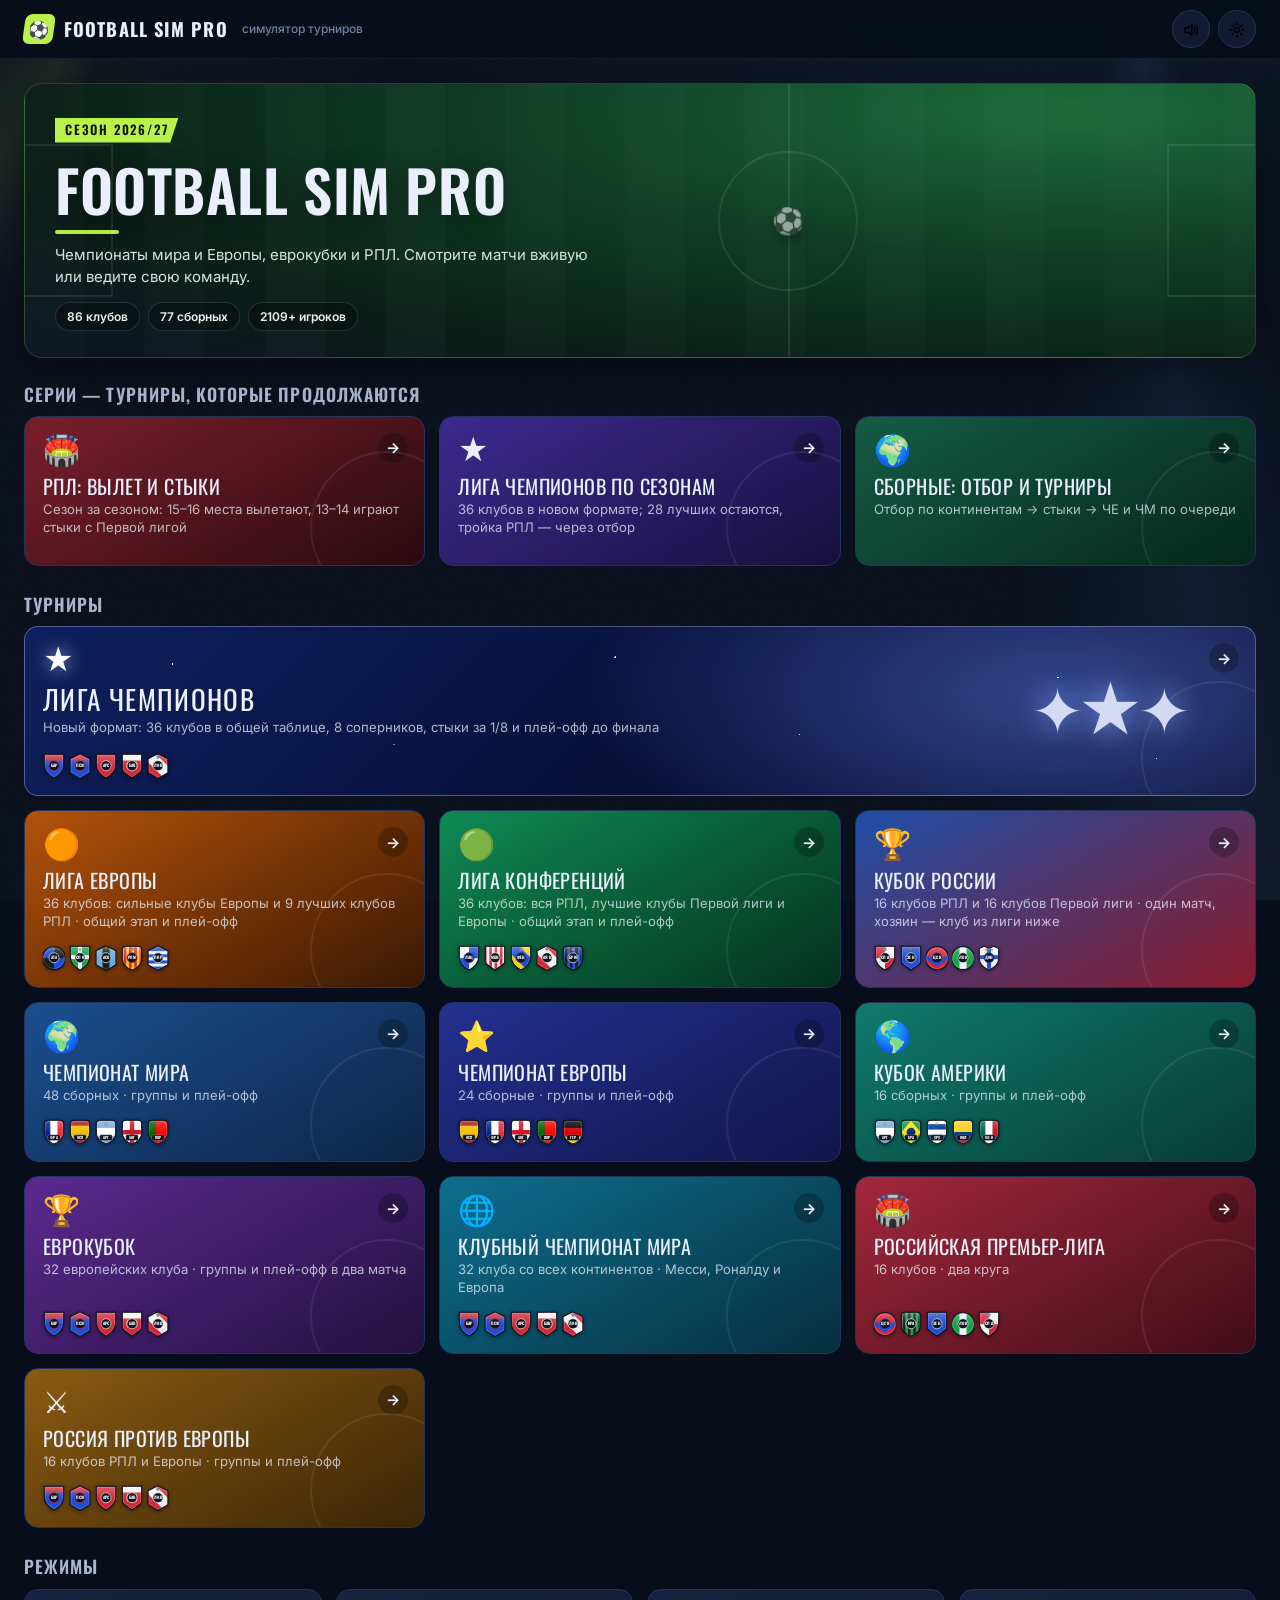
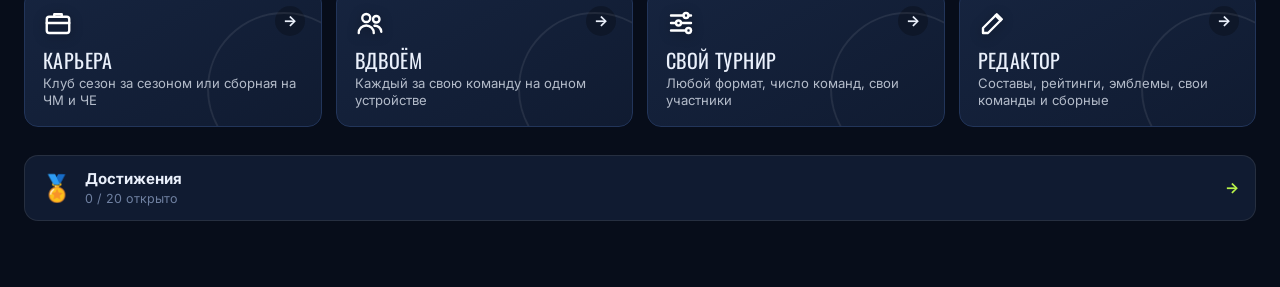
==== index.html @ eac7a357 "Трансляция: ракурсы камеры, звук трибун, тепловые карты в перерыве, режим «Хайлайты» Co-Authored-By:" ====
<!DOCTYPE html>
<html lang="ru">
<head>
    <meta charset="UTF-8">
    <meta name="viewport" content="width=device-width, initial-scale=1.0, viewport-fit=cover">
    <meta name="theme-color" content="#070d1a">
    <meta name="description" content="Футбольные турниры, карьера и кубок: живые матчи, тактика, статистика.">
    <link rel="manifest" href="manifest.webmanifest">
    <link rel="apple-touch-icon" href="icons/apple-touch-icon.png">
    <meta name="apple-mobile-web-app-capable" content="yes">
    <meta name="mobile-web-app-capable" content="yes">
    <meta name="apple-mobile-web-app-status-bar-style" content="black-translucent">
    <meta name="apple-mobile-web-app-title" content="Football Sim">
    <title>Football Sim Pro</title>
    <link rel="icon" href="data:image/svg+xml,<svg xmlns='http://www.w3.org/2000/svg' viewBox='0 0 100 100'><rect width='100' height='100' rx='18' fill='%23b8f24a'/><text x='50' y='72' text-anchor='middle' font-size='64'>⚽</text></svg>">
    <link rel="preconnect" href="https://fonts.googleapis.com">
    <link rel="preconnect" href="https://fonts.gstatic.com" crossorigin>
    <link href="https://fonts.googleapis.com/css2?family=Inter:wght@400;500;600;700&family=Oswald:wght@500;600;700&display=swap" rel="stylesheet">
    <link rel="stylesheet" href="css/app.css">
    <link rel="stylesheet" href="css/motion.css">
    <link rel="stylesheet" href="css/tools.css">
</head>
<body>
    <canvas id="confetti-canvas"></canvas>

    <header class="topbar">
        <div class="brand">
            <span class="brand-mark"><span>⚽</span></span>
            Football Sim Pro
            <small class="muted">симулятор турниров</small>
        </div>
        <div class="topbar-actions">
            <button id="btn-install" class="install-btn" type="button" style="display:none" title="Установить как приложение">📲 <span>Установить</span></button>
            <button id="btn-sound" class="sound-toggle" type="button">🔊</button>
            <button id="btn-settings" class="sound-toggle" type="button" title="Настройки">⚙️</button>
        </div>
    </header>

    <main class="app-container">
        <!-- ЭКРАН 0: ГЛАВНОЕ МЕНЮ -->
        <section id="screen-home" class="screen active">
            <div class="home-hero">
                <div class="home-pitch" aria-hidden="true">
                    <span class="hp-line hp-mid"></span><span class="hp-circle"></span>
                    <span class="hp-box hp-box-l"></span><span class="hp-box hp-box-r"></span>
                    <span class="hp-ball">⚽</span><span class="hp-sweep"></span>
                </div>
                <div class="home-hero-text">
                    <span class="kicker">Сезон 2026/27</span>
                    <h1>Football Sim Pro</h1>
                    <p class="subtitle" id="home-subtitle">Чемпионаты мира и Европы, еврокубки и РПЛ. Смотрите матчи вживую или ведите свою команду.</p>
                    <div class="home-chips" id="home-chips"></div>
                </div>
                <div id="home-resume" class="home-resume" style="display:none;">
                    <div class="hr-info">
                        <span class="hr-label">Сохранённый турнир</span>
                        <b id="home-resume-title"></b>
                        <span id="home-resume-details" class="muted"></span>
                    </div>
                    <div class="hr-actions">
                        <button id="btn-home-resume" class="btn-primary" type="button"><span class="btn-text">▶ Продолжить</span></button>
                        <button id="btn-home-discard" class="btn-secondary" type="button" title="Удалить сохранённый турнир">🗑️</button>
                    </div>
                </div>
            </div>

            <div id="home-saves"></div>

            <h2 class="home-section-title">Серии — турниры, которые продолжаются</h2>
            <div id="home-series" class="home-tiles home-tiles-series"></div>

            <h2 class="home-section-title">Турниры</h2>
            <div id="home-cups" class="home-tiles home-tiles-cups"></div>

            <h2 class="home-section-title">Режимы</h2>
            <div id="home-modes" class="home-tiles home-tiles-modes"></div>


            <div id="home-ach" class="home-ach"></div>
            <div id="home-hall-slot"></div>
        </section>

        <!-- ЭКРАН 1: НАСТРОЙКИ -->
        <section id="screen-setup" class="screen">
            <div class="screen-header">
                <button id="btn-setup-home" class="btn-secondary btn-home-back" type="button">← Меню</button>
                <span class="kicker">Свой турнир</span>
                <h1>Соберите свой турнир</h1>
                <p class="subtitle">Выберите формат, команды и режим — дальше можно играть каждый матч вживую.</p>
            </div>

            <div class="setup-grid">
                <div class="card">
                    <div class="form-row">
                        <div class="form-group">
                            <label for="tournament-mode">Формат</label>
                            <select id="tournament-mode">
                                <option value="groups">Группы + плей-офф</option>
                                <option value="knockout">Сразу плей-офф</option>
                                <option value="leaguePlayoff">Чемпионат + плей-офф</option>
                                <option value="league">Лига (каждый с каждым)</option>
                            </select>
                        </div>
                        <div class="form-group">
                            <label for="team-count">Количество команд</label>
                            <select id="team-count">
                                <option value="4">4 команды</option>
                                <option value="8" selected>8 команд</option>
                                <option value="12">12 команд (+2 лучших третьих)</option>
                                <option value="16">16 команд</option>
                                <option value="24">24 команды (+4 лучших третьих)</option>
                                <option value="32">32 команды</option>
                                <option value="48">48 команд (12 групп, +8 лучших третьих)</option>
                            </select>
                        </div>
                    </div>
                    <div class="form-group" id="playoff-size-group" style="display:none;">
                        <label for="playoff-size">Выходят в плей-офф из чемпионата</label>
                        <select id="playoff-size">
                            <option value="4">Лучшие 4 — сразу полуфинал</option>
                            <option value="8" selected>Лучшие 8 — с 1/4 финала</option>
                            <option value="16">Лучшие 16 — с 1/8 финала</option>
                        </select>
                    </div>
                    <div id="warning-msg" class="warning-msg"></div>

                    <div class="form-row">
                        <div class="form-group">
                            <label for="team-type">Команды</label>
                            <select id="team-type">
                                <option value="world">🌍 Европейские клубы</option>
                                <option value="russia">🇷🇺 Российская Премьер-лига</option>
                                <option value="mixed">🌍 + 🇷🇺 Все вместе</option>
                                <option value="clubwc">🌐 Клубы мира (все континенты)</option>
                                <option value="fnl">🇷🇺 Первая лига</option>
                                <optgroup label="Сборные">
                                    <option value="euro">⭐ Чемпионат Европы — 24 сборные</option>
                                    <option value="worldcup">🌍 Чемпионат мира — 32 сборные</option>
                                    <option value="copa">🌎 Кубок Америки — 16 сборных</option>
                                </optgroup>
                            </select>
                            <div class="field-hint" id="team-type-hint" style="display:none"></div>
                        </div>
                        <div class="form-group">
                            <label for="team-pick">Участники</label>
                            <select id="team-pick">
                                <option value="random">🎲 Случайно</option>
                                <option value="manual">✋ Выбрать самому</option>
                            </select>
                        </div>
                    </div>

                    <div class="form-group">
                        <label for="game-mode">Режим</label>
                        <select id="game-mode">
                            <option value="simulator">Симулятор — все матчи</option>
                            <option value="career">Карьера — одна команда</option>
                            <option value="duo">Вдвоём — две команды на одном устройстве</option>
                        </select>
                    </div>

                    <div class="form-group">
                        <label for="sim-mode">Симуляция</label>
                        <select id="sim-mode">
                            <option value="realistic">Реализм — рейтинги игроков, фактор поля</option>
                            <option value="random">Чистый рандом — все игроки равны</option>
                        </select>
                    </div>

                    <div class="form-row">
                        <div class="form-group">
                            <label for="group-legs">Группы / лига</label>
                            <select id="group-legs">
                                <option value="1">1 круг</option>
                                <option value="2">2 круга (дома и в гостях)</option>
                            </select>
                        </div>
                        <div class="form-group">
                            <label for="playoff-legs">Плей-офф</label>
                            <select id="playoff-legs">
                                <option value="1">1 матч</option>
                                <option value="2">2 матча (дома и в гостях)</option>
                            </select>
                        </div>
                    </div>

                    <button id="btn-start" class="btn-primary">
                        <span class="btn-text">Далее</span>
                        <span class="btn-icon">→</span>
                    </button>
                </div>

                <aside class="setup-aside">
                    <div id="resume-card" class="card resume-card" style="display:none;">
                        <div class="resume-info">
                            <div class="resume-label">Сохранённый турнир</div>
                            <div id="resume-title" class="resume-title"></div>
                            <div id="resume-details" class="resume-details"></div>
                        </div>
                        <div class="resume-actions">
                            <button id="btn-resume" class="btn-primary"><span class="btn-text">▶ Продолжить</span></button>
                            <button id="btn-discard-save" class="btn-secondary">Удалить</button>
                        </div>
                    </div>

                    <div class="setup-links">
                        <button id="btn-open-editor" class="btn-secondary">✏️ Редактор команд и эмблем</button>
                    </div>

                    <details id="hall-card" class="card hall-card" style="display:none;">
                        <summary>🏛️ Зал славы <span id="hall-count" class="muted"></span></summary>
                        <div id="hall-content"></div>
                    </details>
                </aside>
            </div>
        </section>

        <!-- ЭКРАН: РЕДАКТОР КОМАНД -->
        <section id="screen-editor" class="screen">
            <div class="screen-header">
                <span class="kicker">Редактор</span>
                <h1>Команды и эмблемы</h1>
                <p class="subtitle">Правки сохраняются в этом браузере и действуют в новых турнирах.</p>
            </div>

            <div class="card editor-toolbar">
                <div class="style-buttons" id="editor-type-tabs">
                    <button class="style-btn active" data-type="world">🌍 Европа</button>
                    <button class="style-btn" data-type="russia">🇷🇺 РПЛ</button>
                    <button class="style-btn" data-type="national">🌐 Сборные</button>
                </div>
                <div class="editor-toolbar-actions">
                    <button id="btn-editor-new" class="btn-secondary">+ Новая команда</button>
                    <button id="btn-editor-export" class="btn-secondary">Экспорт</button>
                    <label class="btn-secondary editor-import">Импорт<input type="file" id="editor-import-file" accept=".json,application/json" hidden></label>
                    <button id="btn-editor-reset-all" class="btn-secondary">Сбросить всё</button>
                    <button id="btn-editor-key" class="btn-secondary" type="button" title="Ключ публикации (для автора игры)">🔑</button>
                    <button id="btn-editor-publish" class="btn-primary btn-publish" type="button" style="display:none">🌐 Опубликовать для всех</button>
                </div>
            </div>

            <div class="editor-layout">
                <div class="card">
                    <div id="editor-team-list" class="editor-team-list"></div>
                </div>
                <div class="card" id="editor-form-card">
                    <div id="editor-form" class="editor-form"></div>
                </div>
            </div>

            <div class="screen-actions">
                <button id="btn-editor-back" class="btn-secondary">← К настройкам</button>
            </div>
        </section>

        <!-- ЭКРАН: ВЫБОР УЧАСТНИКОВ ВРУЧНУЮ -->
        <section id="screen-picker" class="screen">
            <div class="screen-header">
                <span class="kicker">Участники</span>
                <h1>Выберите клубы</h1>
                <p class="subtitle">Отметьте команды, которые сыграют в турнире. Нажмите ещё раз, чтобы убрать.</p>
            </div>

            <div class="card picker-toolbar">
                <div class="picker-count-wrap">Выбрано <b id="picker-count" class="picker-count">0 / 8</b></div>
                <div class="style-buttons" id="picker-league-tabs">
                    <button class="style-btn active" data-league="all">Все</button>
                    <button class="style-btn" data-league="world">🌍 Европа</button>
                    <button class="style-btn" data-league="russia">🇷🇺 РПЛ</button>
                </div>
                <input type="text" id="picker-search" placeholder="Поиск клуба">
                <div class="picker-actions">
                    <button id="btn-picker-random" class="btn-secondary">🎲 Добрать случайно</button>
                    <button id="btn-picker-strongest" class="btn-secondary">⭐ Сильнейшие</button>
                    <button id="btn-picker-clear" class="btn-secondary">Очистить</button>
                </div>
            </div>

            <div id="picker-grid" class="team-grid"></div>

            <div class="screen-actions picker-footer">
                <button id="btn-picker-back" class="btn-secondary">← К настройкам</button>
                <button id="btn-picker-next" class="btn-primary" disabled>
                    <span class="btn-text">Далее</span>
                    <span class="btn-icon">→</span>
                </button>
            </div>
        </section>

        <!-- ЭКРАН: ВЫБОР КОМАНДЫ (карьера) -->
        <section id="screen-team-select" class="screen">
            <div class="screen-header">
                <span class="kicker">Карьера</span>
                <h1>Выберите команду</h1>
                <p class="subtitle">Вы будете управлять только ею: состав, тактика, решения по ходу матча.</p>
            </div>
            <div id="team-select-list" class="team-grid"></div>
            <button id="btn-back-setup" class="btn-secondary">← Назад</button>
        </section>

        <!-- ЭКРАН: УЧАСТНИКИ ТУРНИРА -->
        <section id="screen-teams-list" class="screen">
            <div class="screen-header">
                <span class="kicker">Жеребьёвка</span>
                <h1>Участники турнира</h1>
                <p class="subtitle">Команды отсортированы по рейтингу.</p>
            </div>

            <div class="card">
                <div class="teams-list-header">
                    <span>#</span>
                    <span>Команда</span>
                    <span>Рейтинг</span>
                    <span>Класс</span>
                </div>
                <div id="teams-list-container" class="teams-list-container"></div>
            </div>

            <div class="screen-actions">
                <button id="btn-back-teams" class="btn-secondary">← Назад</button>
                <button id="btn-start-tournament" class="btn-primary">
                    <span class="btn-text">Начать турнир</span>
                    <span class="btn-icon">→</span>
                </button>
            </div>
        </section>

        <!-- ЭКРАН: ДАШБОРД ТУРНИРА -->
        <section id="screen-dashboard" class="screen">
            <header class="dashboard-header">
                <div>
                    <span class="kicker" id="dashboard-kicker">Турнир</span>
                    <h2 id="dashboard-title">Групповой этап</h2>
                    <div id="user-team-badge" class="team-badge"></div>
                </div>
                <div class="dashboard-actions">
                    <button id="btn-to-menu" class="btn-secondary" type="button" title="Выйти в меню: турнир сохранится">🏠 Меню</button>
                    <button id="btn-next-round" class="btn-secondary" style="display:none;">
                        <span>Следующий раунд →</span>
                    </button>
                </div>
            </header>
            <div id="quick-actions" class="quick-actions"></div>

            <div id="playoff-bracket" class="bracket-section">
                <div class="bracket-wrapper">
                    <div class="bracket" id="bracket-container"></div>
                </div>
            </div>

            <div id="content-area"></div>
            <div id="matches-list"></div>

            <div id="news-section" class="news-section" style="display:none">
                <div class="news-head">
                    <h3>Новости</h3>
                    <div class="news-filters" id="news-filters"></div>
                </div>
                <div id="news-list" class="news-list"></div>
                <button id="btn-news-more" class="btn-secondary news-more" type="button">Показать ещё</button>
            </div>

            <div id="top-scorers-section" class="top-scorers-section" style="display: none; margin-top: 20px;">
                <h3>Лучшие игроки</h3>
                <div class="stats-tabs">
                    <button class="stats-tab active" data-tab="goals">Голы</button>
                    <button class="stats-tab" data-tab="assists">Передачи</button>
                    <button class="stats-tab" data-tab="total">Гол + пас</button>
                    <button class="stats-tab" data-tab="rating">Оценка</button>
                    <button class="stats-tab" data-tab="cards">Карточки</button>
                </div>
                <table class="stats-table">
                    <thead>
                        <tr><th>Игрок</th><th>Команда</th><th id="stat-header">Голы</th><th>Матчи</th></tr>
                    </thead>
                    <tbody id="top-scorers-list"></tbody>
                </table>
            </div>
        </section>

        <!-- ЭКРАН: ТАКТИКА ПЕРЕД МАТЧЕМ (карьера) -->
        <section id="screen-tactics" class="screen">
            <div class="screen-header">
                <span class="kicker">Подготовка к матчу</span>
                <h1>Тактика и состав</h1>
                <p class="subtitle" id="tactics-opponent"></p>
            </div>

            <div class="card tactics-controls">
                <div class="form-row">
                    <div class="form-group">
                        <label for="tactics-formation">Схема</label>
                        <select id="tactics-formation"></select>
                    </div>
                    <div class="form-group">
                        <label>Стиль игры</label>
                        <div class="style-buttons" id="tactics-style"></div>
                        <div class="style-hint" id="tactics-style-hint"></div>
                    </div>
                </div>
                <div class="form-group">
                    <label>Линия обороны</label>
                    <div class="style-buttons" id="tactics-line"></div>
                    <div class="style-hint" id="tactics-line-hint"></div>
                </div>
                <div class="tactics-summary">
                    <div>Сила состава: <b id="tactics-strength"></b></div>
                    <div>Соперник: <b id="tactics-opp-strength"></b></div>
                    <button id="btn-auto-lineup" class="btn-secondary">Автосостав</button>
                </div>
                <div id="tactics-warnings" class="tactics-warnings"></div>
            </div>

            <div class="tactics-help">Нажмите на игрока в старте, затем на игрока из запаса (или другого из старта) — они поменяются местами.</div>

            <div class="tactics-grid">
                <div class="card">
                    <h3>Стартовый состав</h3>
                    <div id="tactics-lineup" class="tactics-list"></div>
                </div>
                <div class="card">
                    <h3>Запас</h3>
                    <div id="tactics-reserves" class="tactics-list"></div>
                </div>
            </div>

            <div class="tactics-actions">
                <button id="btn-tactics-back" class="btn-secondary">← Назад</button>
                <button id="btn-tactics-play" class="btn-primary">
                    <span class="btn-text">На поле</span>
                    <span class="btn-icon">→</span>
                </button>
            </div>
        </section>

        <!-- ЭКРАН: МАТЧ -->
        <section id="screen-match" class="screen">
            <div class="match-header">
                <button class="btn-back">← Назад</button>
                <span class="match-stage" id="match-stage-info">Групповой этап</span>
                <div class="match-controls-top">
                    <label for="match-speed">Скорость</label>
                    <input type="range" id="match-speed" min="1" max="10" value="5">
                    <span id="speed-value">5x</span>
                    <button type="button" id="btn-hl-mode" class="hl-toggle" title="Спокойные минуты пролетают быстро, опасные моменты — в обычном темпе">⚡ Хайлайты</button>
                </div>
            </div>

            <div class="scoreboard-v2">
                <div class="sb-team home">
                    <h3 id="match-team-1">Хозяева</h3>
                    <div class="team-logo" id="team-1-logo"></div>
                </div>
                <div class="sb-center">
                    <div class="sb-score">
                        <span class="score" id="score-1">0</span>
                        <span class="sb-sep">:</span>
                        <span class="score" id="score-2">0</span>
                    </div>
                    <div class="sb-clock">
                        <span class="timer" id="match-time">00'</span>
                        <span class="status" id="match-status">LIVE</span>
                    </div>
                    <div class="sb-legs" id="sb-legs" style="display:none"></div>
                </div>
                <div class="sb-team away">
                    <div class="team-logo" id="team-2-logo"></div>
                    <h3 id="match-team-2">Гости</h3>
                </div>
            </div>

            <div id="goal-ticker" class="goal-ticker" aria-live="polite"></div>

            <div class="match-layout">
                <div class="match-main">
                    <div id="match-preview" class="card match-preview" style="display:none"></div>
                    <div class="field-container">
                        <div id="interlude" class="interlude" style="display:none"></div>
                        <div class="field-viewport" id="field-viewport">
                        <div id="field-hud" class="field-hud"></div>
            <button type="button" id="btn-camera" class="cam-toggle" title="Переключить камеру (клавиша C)"></button>
                        <div class="football-field" id="football-field">
                            <div class="field-markings"></div>
                            <div class="pitch-line pa pa-left"></div>
                            <div class="pitch-line pa pa-right"></div>
                            <div class="pitch-line ga ga-left"></div>
                            <div class="pitch-line ga ga-right"></div>
                            <div class="pitch-spot spot-center"></div>
                            <div class="pitch-spot spot-left"></div>
                            <div class="pitch-spot spot-right"></div>
                            <div class="goal goal-left"></div>
                            <div class="goal goal-right"></div>
                        </div>
                        </div>
                        <div class="field-legend">
                            <div class="legend-item"><span class="dot team1"></span> <span id="team1-name"></span></div>
                            <div class="legend-item"><span class="dot team2"></span> <span id="team2-name"></span></div>
                            <div class="legend-item"><span class="dot ball"></span> <span>Мяч</span></div>
                            <div class="legend-item venue" id="field-venue"></div>
                        </div>
                    </div>

                    <div class="match-controls-bottom">
                        <button id="btn-sim-match" class="btn-primary"><span class="btn-text">▶ Начать матч</span></button>
                        <button id="btn-instant-match" class="btn-secondary"><span class="btn-text">Быстрый результат</span></button>
                        <button id="btn-replay-goal" class="btn-secondary" style="display:none;" onclick="replayLastGoal()"><span class="btn-text">↺ Повтор гола</span></button>
                        <button id="btn-highlights" class="btn-secondary btn-highlights" style="display:none;" onclick="playHighlights()"><span class="btn-text">🎬 Обзор голов</span></button>
                        <button id="btn-pause-match" class="btn-secondary btn-pause" style="display:none;"><span class="btn-icon">⏸</span><span class="btn-text">Пауза</span></button>
                        <button id="btn-manage-match" class="btn-secondary" style="display:none;"><span class="btn-text">🔄 Замены и тактика</span></button>
                        <button id="btn-next-match" class="btn-primary" style="display:none;"><span class="btn-text">Следующий матч →</span></button>
                        <button id="btn-close-match" class="btn-secondary" style="display:none;"><span class="btn-icon">📊</span><span class="btn-text">К сетке</span></button>
                        <button id="btn-share-match" class="btn-secondary" style="display:none;"><span class="btn-icon">📤</span><span class="btn-text">Поделиться</span></button>
                    </div>

                    <div class="match-events-container">
                        <h3>События</h3>
                        <div class="events-list" id="events-list"></div>
                    </div>
                </div>

                <div class="match-sidebar">
                    <div class="match-stats-container">
                        <h3 id="stats-title">Статистика</h3>
                        <div class="stats-grid">
                            <div class="stat-box">
                                <div class="stat-label">Владение</div>
                                <div class="stat-bar-container">
                                    <div class="stat-bar team1" id="possession-bar-1" style="width: 50%"></div>
                                    <div class="stat-bar team2" id="possession-bar-2" style="width: 50%"></div>
                                </div>
                                <div class="stat-values">
                                    <span id="possession-1">50%</span>
                                    <span id="possession-2">50%</span>
                                </div>
                            </div>
                            <div class="stat-box">
                                <div class="stat-label">Удары</div>
                                <div class="stat-value-pair"><span id="shots-1">0</span><span>-</span><span id="shots-2">0</span></div>
                            </div>
                            <div class="stat-box" title="Ожидаемые голы: сумма качества всех моментов (0.10 — обычный удар, 0.76 — пенальти)">
                                <div class="stat-label">xG</div>
                                <div class="stat-value-pair"><span id="xg-1">0.00</span><span>-</span><span id="xg-2">0.00</span></div>
                            </div>
                            <div class="stat-box">
                                <div class="stat-label">В створ</div>
                                <div class="stat-value-pair"><span id="shots-on-target-1">0</span><span>-</span><span id="shots-on-target-2">0</span></div>
                            </div>
                            <div class="stat-box">
                                <div class="stat-label">Угловые</div>
                                <div class="stat-value-pair"><span id="corners-1">0</span><span>-</span><span id="corners-2">0</span></div>
                            </div>
                            <div class="stat-box">
                                <div class="stat-label">Фолы</div>
                                <div class="stat-value-pair"><span id="fouls-1">0</span><span>-</span><span id="fouls-2">0</span></div>
                            </div>
                            <div class="stat-box">
                                <div class="stat-label">Карточки</div>
                                <div class="cards-display">
                                    <div class="team-cards"><span class="yellow-card" id="yellow-1">🟨 0</span><span class="red-card" id="red-1">🟥 0</span></div>
                                    <span>-</span>
                                    <div class="team-cards"><span class="yellow-card" id="yellow-2">🟨 0</span><span class="red-card" id="red-2">🟥 0</span></div>
                                </div>
                            </div>
                        </div>
                        <div class="shotmap">
                            <div class="shotmap-head">
                                <span>Карта ударов</span>
                                <span class="shotmap-legend"><i class="lg lg-goal"></i>гол <i class="lg lg-save"></i>в створ <i class="lg lg-off"></i>мимо · размер — xG</span>
                            </div>
                            <svg id="shot-map" viewBox="-2 -2 109 72" role="img" aria-label="Карта ударов"></svg>
                        </div>
<div class="shotmap passmap" id="passmap-box" style="display:none">                            <div class="shotmap-head">                                <span class="pm-tabs"><button type="button" class="pm-tab active" data-pm="net">Сеть передач</button><button type="button" class="pm-tab" data-pm="heat">Тепловая карта</button></span>                                <span class="pm-controls"><button type="button" class="pm-team" data-side="team1" id="pm-team1"></button><button type="button" class="pm-team" data-side="team2" id="pm-team2"></button></span>                            </div>                            <select id="pm-player" class="pm-player" style="display:none"></select>                            <svg id="pass-map" viewBox="-2 -2 109 72" role="img" aria-label="Сеть передач"></svg>                            <div class="muted pm-note" id="pm-note"></div>                        </div>
                        <div class="motm" id="motm" style="display:none"></div>
                    </div>

                    <div class="lineups-container">
                        <h3>Составы</h3>
                        <div class="lineups-grid" id="lineups"></div>
                    </div>

                    <div class="substitutions-container" id="substitutions-panel" style="display: none;">
                        <h3>Замены</h3>
                        <div class="substitution-slots" id="substitution-slots"></div>
                    </div>
                </div>
            </div>
        </section>

        <!-- ОКНО: УПРАВЛЕНИЕ ПО ХОДУ МАТЧА -->
        <div id="manage-overlay" class="overlay" style="display:none;">
            <div class="overlay-panel">
                <h2>Пауза · <span id="manage-minute"></span></h2>
                <div id="manage-side" class="manage-side" style="display:none"></div>
                <div class="manage-section">
                    <h4>Схема</h4>
                    <select id="manage-formation"></select>
                </div>
                <div class="manage-section">
                    <h4>Стиль игры</h4>
                    <div class="style-buttons" id="manage-style"></div>
                </div>
                <div class="manage-section">
                    <h4>Линия обороны</h4>
                    <div class="style-buttons" id="manage-line"></div>
                </div>
                <div class="manage-section">
                    <h4>Замена <span id="manage-subs-left" class="muted"></span></h4>
                    <div class="manage-subs">
                        <div>
                            <div class="muted">Уходит:</div>
                            <div id="manage-out" class="tactics-list compact"></div>
                        </div>
                        <div>
                            <div class="muted">Выходит:</div>
                            <div id="manage-in" class="tactics-list compact"></div>
                        </div>
                    </div>
                    <button id="btn-manage-sub" class="btn-secondary" disabled>Провести замену</button>
                    <label class="checkbox-row"><input type="checkbox" id="manage-autosubs"> Тренерский штаб делает замены сам</label>
                </div>
                <button id="btn-manage-resume" class="btn-primary"><span class="btn-text">▶ Продолжить матч</span></button>
            </div>
        </div>

        <!-- ОКНО: СЕРИЯ ПЕНАЛЬТИ -->
        <div id="shootout-overlay" class="overlay" style="display:none;">
            <div class="overlay-panel shootout-panel">
                <div class="so-header">
                    <h2>Серия пенальти</h2>
                    <button id="btn-so-skip" class="btn-secondary">Пропустить ▶▶</button>
                </div>
                <div class="shootout-score">
                    <div class="so-side"><span id="so-team1" class="so-team"></span><div id="so-kicks1" class="so-kicks"></div></div>
                    <div class="so-total" id="so-total">0 : 0</div>
                    <div class="so-side"><span id="so-team2" class="so-team"></span><div id="so-kicks2" class="so-kicks"></div></div>
                </div>
                <div class="so-scene">
                    <div class="so-goal" id="so-goal">
                        <div class="so-zone" data-dir="left"><span>←</span></div>
                        <div class="so-zone" data-dir="center"><span>↑</span></div>
                        <div class="so-zone" data-dir="right"><span>→</span></div>
                    </div>
                    <div class="so-keeper" id="so-keeper"><span class="so-keeper-body"></span></div>
                    <div class="so-keeper-name" id="so-keeper-name"></div>
                    <div class="so-spot"></div>
                    <div class="so-ball" id="so-ball"></div>
                    <div class="so-taker" id="so-taker"></div>
                    <div class="so-flash" id="so-flash"></div>
                </div>
                <div id="so-prompt" class="so-prompt"></div>
                <div id="so-last" class="so-last"></div>
                <button id="btn-so-continue" class="btn-primary" style="display:none;"><span class="btn-text">Продолжить</span></button>
            </div>
        </div>

        <!-- ЭКРАН: ТРАНСФЕРНОЕ ОКНО (карьера, между сезонами) -->
        <section id="screen-transfers" class="screen">
            <div class="screen-header">
                <span class="kicker">Межсезонье</span>
                <h1>Трансферное окно</h1>
                <p class="subtitle" id="tr-subtitle"></p>
            </div>

            <div class="tr-summary">
                <div class="tr-stat"><small>Бюджет</small><b id="tr-budget"></b></div>
                <div class="tr-stat"><small>Доход за сезон</small><b id="tr-income"></b></div>
                <div class="tr-stat"><small>Игроков в составе</small><b id="tr-count"></b></div>
                <div class="tr-stat"><small>Сила состава</small><b id="tr-strength"></b></div>
            </div>

            <details class="card tr-dev" id="tr-dev-card" open>
                <summary>Развитие игроков за сезон</summary>
                <div id="tr-development" class="tr-dev-list"></div>
            </details>

            <div class="tr-grid">
                <div class="card">
                    <h3>Ваш состав</h3>
                    <div id="tr-squad" class="tr-list"></div>
                </div>
                <div class="card">
                    <h3>Рынок</h3>
                    <div class="tr-filters">
                        <select id="tr-pos">
                            <option value="">Все позиции</option>
                            <option value="GK">Вратари</option>
                            <option value="DEF">Защитники</option>
                            <option value="MID">Полузащитники</option>
                            <option value="FWD">Нападающие</option>
                        </select>
                        <select id="tr-sort">
                            <option value="rating">Сначала сильные</option>
                            <option value="young">Сначала молодые</option>
                            <option value="cheap">Сначала дешёвые</option>
                        </select>
                        <input type="text" id="tr-search" placeholder="Поиск по имени или клубу">
                        <label class="checkbox-row"><input type="checkbox" id="tr-afford"> По карману</label>
                    </div>
                    <div id="tr-market" class="tr-list tr-market"></div>
                </div>
            </div>

            <div class="screen-actions">
                <button id="btn-tr-start" class="btn-primary">
                    <span class="btn-text">Начать новый сезон</span>
                    <span class="btn-icon">→</span>
                </button>
            </div>
        </section>

        <!-- ЭКРАН: СЕРИЯ (турниры, которые продолжаются) -->
        <section id="screen-series" class="screen">
            <div class="screen-header">
                <button id="btn-series-home" class="btn-secondary btn-home-back" type="button">← Меню</button>
                <span class="kicker" id="series-kicker">Серия</span>
                <h1 id="series-title">Серия</h1>
                <p class="subtitle" id="series-subtitle"></p>
            </div>
            <div class="card series-next">
                <div>
                    <div class="hr-label">Следующий этап</div>
                    <b id="series-next-label"></b>
                    <div class="muted" id="series-next-hint"></div>
                </div>
                <button id="btn-series-play" class="btn-primary" type="button"><span class="btn-text">▶ Играть</span></button>
            </div>
            <div id="series-last" class="card series-last" style="display:none;"></div>
            <div id="series-tables" class="series-tables"></div>
            <div class="card">
                <h3>История серии</h3>
                <div id="series-history" class="series-history"></div>
            </div>
        </section>

        <!-- ЭКРАН: РЕЗУЛЬТАТЫ -->
        <section id="screen-results" class="screen">
            <div class="champion-box-v2">
                <div class="trophy-animation">🏆</div>
                <h2>Чемпион турнира</h2>
                <h1 id="champion-name" class="champion-name"></h1>
                <div id="podium" class="podium"></div>
                <button id="btn-share-tournament" class="btn-secondary share-btn" type="button">📤 Поделиться результатом</button>
            </div>
            <div id="series-result-card" class="card series-result" style="display:none;"></div>

            <div id="career-card" class="card career-card" style="display:none;">
                <h3>Ваша карьера</h3>
                <div class="career-result" id="career-result"></div>
                <table class="stats-table">
                    <thead>
                        <tr><th>Сезон</th><th>Формат</th><th>Результат</th><th>В-Н-П</th><th>Мячи</th><th>Бомбардир</th></tr>
                    </thead>
                    <tbody id="career-history"></tbody>
                </table>
                <button id="btn-next-season" class="btn-primary" style="margin-top:16px; width:100%;">
                    <span class="btn-text">Следующий сезон →</span>
                </button>
            </div>

            <div class="card">
                <h3>Награды турнира</h3>
                <div class="awards-grid" id="tournament-awards"></div>
            </div>

            <div class="card" id="tournament-path-card">
                <h3 id="tournament-path-title">Путь к трофею</h3>
                <div id="tournament-path"></div>
            </div>

            <div class="card">
                <h3>Итоговая статистика команд</h3>
                <table class="stats-table">
                    <thead>
                        <tr><th>Команда</th><th>И</th><th>В</th><th>О</th><th>Мячи</th></tr>
                    </thead>
                    <tbody id="teams-stats"></tbody>
                </table>
            </div>

            <div class="card">
                <h3>Статистика игроков</h3>
                <div class="stats-tabs">
                    <button class="stats-tab active" data-tab="goals">Голы</button>
                    <button class="stats-tab" data-tab="assists">Передачи</button>
                    <button class="stats-tab" data-tab="total">Гол + пас</button>
                    <button class="stats-tab" data-tab="rating">Оценка</button>
                    <button class="stats-tab" data-tab="cards">Карточки</button>
                </div>
                <table class="stats-table">
                    <thead>
                        <tr><th>Игрок</th><th>Команда</th><th id="stat-header-results">Голы</th><th>Матчи</th></tr>
                    </thead>
                    <tbody id="full-scorers-list"></tbody>
                </table>
            </div>

            <div class="card">
                <h3>Достижения</h3>
                <div class="achievements-grid" id="achievements-list"></div>
            </div>

            <button id="btn-restart" class="btn-primary">
                <span class="btn-text">Новый турнир</span>
            </button>
        </section>
    </main>

    <!-- Нижнее меню на телефоне -->
    <nav id="mobile-nav" class="mobile-nav" aria-label="Навигация">
        <button type="button" data-nav="home"><span>🏠</span>Меню</button>
        <button type="button" data-nav="tournament"><span>📊</span>Турнир</button>
        <button type="button" data-nav="calendar"><span>📅</span>Календарь</button>
        <button type="button" data-nav="hall"><span>🏛️</span>Рекорды</button>
        <button type="button" data-nav="settings"><span>⚙️</span>Настройки</button>
    </nav>

    <!-- Данные -->
    <script src="js/data/teams.js"></script>
    <script src="js/data/squads.js"></script>
    <script src="js/data/nations.js"></script>
    <script src="js/data/nation-squads.js"></script>
    <script src="js/data/stars.js"></script>
    <script src="js/data/stadiums.js"></script>
    <script src="js/data/ages.js"></script>
    <script src="js/data/birthyears.js"></script>
    <script src="js/data/tactics.js"></script>
    <!-- Логика (без DOM) -->
    <script src="js/core/prefs.js"></script>
    <script src="js/core/state.js"></script>
    <script src="js/core/engine.js"></script>
    <script src="js/core/squad.js"></script>
    <script src="js/core/career.js"></script>
    <script src="js/core/halloffame.js"></script>
    <script src="js/data/validate.js"></script>
    <script src="js/core/customdata.js"></script>
    <script src="js/core/publish.js"></script>
    <script src="js/core/tournament.js"></script>
    <script src="js/core/ucl.js"></script>
    <script src="js/core/series.js"></script>
    <script src="js/core/cup.js"></script>
    <script src="js/core/news.js"></script>
    <script src="js/core/storage.js"></script>
    <!-- Интерфейс -->
    <script src="js/ui/common.js"></script>
    <script src="js/ui/icons.js"></script>
    <script src="js/ui/kits.js"></script>
    <script src="js/ui/crests.js"></script>
    <script src="js/ui/sound.js"></script>
    <script src="js/ui/pitch.js"></script>
    <script src="js/ui/setup.js"></script>
    <script src="js/ui/home.js"></script>
    <script src="js/ui/series.js"></script>
    <script src="js/ui/picker.js"></script>
    <script src="js/ui/dashboard.js"></script>
    <script src="js/ui/cup.js"></script>
    <script src="js/ui/news.js"></script>
    <script src="js/ui/tactics.js"></script>
    <script src="js/ui/editor.js"></script>
    <script src="js/ui/transfers.js"></script>
    <script src="js/ui/shootout.js"></script>
    <script src="js/ui/matchstats.js"></script>
    <script src="js/ui/commentary.js"></script>
    <script src="js/ui/match.js"></script>
    <script src="js/ui/highlights.js"></script>
    <script src="js/ui/protocol.js"></script>
    <script src="js/ui/results.js"></script>
    <script src="js/ui/awards.js"></script>
    <script src="js/ui/share.js"></script>
    <script src="js/ui/settings.js"></script>
    <script src="js/ui/tools.js"></script>
    <script src="js/ui/showcase.js"></script>
    <script src="js/ui/motion.js"></script>
    <script src="js/main.js"></script>
    <script src="js/pwa.js"></script>
</body>
</html>
---- css/app.css ----
/* =====================================================================
   FOOTBALL SIM PRO — стиль «Телетрансляция»
   Тёмно-синий фон, салатовый акцент, узкие заголовки (Oswald), текст Inter.
   ===================================================================== */

:root {
    --bg: #070d1a;
    --bg-2: #0b1426;
    --surface: #101b31;
    --surface-2: #16243f;
    --surface-3: #1d2e4f;
    --line: #22355a;
    --line-soft: rgba(255, 255, 255, 0.06);
    --text: #eaf0fb;
    --text-2: #a9b6cf;
    --muted: #6f80a1;
    --accent: #b8f24a;
    --accent-2: #8fd22a;
    --accent-ink: #0a1405;
    --live: #ff3b55;
    --gold: #f5c84b;
    --win: #2fd67b;
    --draw: #8a9bb8;
    --loss: #ff5d6c;
    --info: #4fa8ff;
    --radius: 10px;
    --radius-sm: 6px;
    --shadow: 0 10px 30px rgba(0, 0, 0, 0.35);
    --font-display: 'Oswald', 'Arial Narrow', sans-serif;
    --font-body: 'Inter', system-ui, -apple-system, 'Segoe UI', sans-serif;

    /* Совместимость с переменными, которые использует JS */
    --accent-primary: var(--info);
    --highlight: var(--live);
    --text-muted: var(--muted);
    --text-secondary: var(--text-2);
    --success: var(--win);
    --gold-glow: rgba(245, 200, 75, 0.45);
    --accent-glow: rgba(184, 242, 74, 0.35);
}

* { margin: 0; padding: 0; box-sizing: border-box; }

html { -webkit-text-size-adjust: 100%; }

body {
    font-family: var(--font-body);
    font-size: 15px;
    line-height: 1.45;
    color: var(--text);
    background:
        radial-gradient(1200px 500px at 80% -10%, rgba(79, 168, 255, 0.10), transparent 60%),
        radial-gradient(900px 400px at -10% 10%, rgba(184, 242, 74, 0.06), transparent 60%),
        var(--bg);
    background-attachment: fixed;
    min-height: 100vh;
    overflow-x: hidden;
}

h1, h2, h3, h4 { font-family: var(--font-display); font-weight: 600; letter-spacing: 0.02em; line-height: 1.15; }
h3 { font-size: 1.15rem; text-transform: uppercase; margin-bottom: 14px; color: var(--text); }
h4 { font-size: 1rem; text-transform: uppercase; color: var(--text-2); margin-bottom: 10px; }
b, strong { font-weight: 700; }
small { color: var(--muted); }
.muted { color: var(--muted); }

::selection { background: var(--accent); color: var(--accent-ink); }
::-webkit-scrollbar { width: 8px; height: 8px; }
::-webkit-scrollbar-track { background: transparent; }
::-webkit-scrollbar-thumb { background: var(--surface-3); border-radius: 4px; }

#confetti-canvas { position: fixed; inset: 0; width: 100%; height: 100%; pointer-events: none; z-index: 9999; }

/* ----- Верхняя панель ----- */
.topbar {
    position: sticky;
    top: 0;
    z-index: 1000;
    display: flex;
    align-items: center;
    justify-content: space-between;
    gap: 12px;
    padding: 10px 24px;
    background: rgba(7, 13, 26, 0.88);
    backdrop-filter: blur(12px);
    border-bottom: 1px solid var(--line-soft);
}

.brand { display: flex; align-items: center; gap: 10px; font-family: var(--font-display); font-weight: 700; font-size: 1.15rem; letter-spacing: 0.06em; text-transform: uppercase; }
.brand-mark {
    width: 30px; height: 30px; border-radius: 7px;
    background: var(--accent); color: var(--accent-ink);
    display: grid; place-items: center; font-size: 17px;
    transform: skewX(-8deg);
}
.brand-mark span { transform: skewX(8deg); }
.brand small { font-family: var(--font-body); font-weight: 500; letter-spacing: 0; text-transform: none; font-size: 12px; margin-left: 4px; }

.sound-toggle {
    width: 38px; height: 38px; border-radius: 50%;
    border: 1px solid var(--line); background: var(--surface);
    font-size: 17px; cursor: pointer; transition: border-color 0.15s;
}
.sound-toggle:hover { border-color: var(--accent); }

/* ----- Каркас ----- */
.app-container { width: 100%; max-width: 1360px; margin: 0 auto; padding: 24px 24px 60px; }

.screen { display: none; animation: screenIn 0.35s ease-out; }
.screen.active { display: block; }
@keyframes screenIn { from { opacity: 0; transform: translateY(8px); } to { opacity: 1; transform: none; } }

.screen-header { margin-bottom: 22px; }
.screen-header .kicker, .kicker {
    display: inline-block;
    font-family: var(--font-display);
    font-size: 0.8rem; font-weight: 600; letter-spacing: 0.14em; text-transform: uppercase;
    color: var(--accent-ink); background: var(--accent);
    padding: 3px 10px; margin-bottom: 10px;
    clip-path: polygon(0 0, 100% 0, calc(100% - 8px) 100%, 0 100%);
}
.screen-header h1 { font-size: clamp(1.8rem, 4vw, 2.6rem); text-transform: uppercase; }
.subtitle { color: var(--text-2); margin-top: 6px; }

.card {
    background: var(--surface);
    border: 1px solid var(--line-soft);
    border-radius: var(--radius);
    padding: 20px;
    margin-bottom: 18px;
}

/* ----- Кнопки ----- */
button { font-family: inherit; }

.btn-primary, .btn-secondary {
    display: inline-flex; align-items: center; justify-content: center; gap: 8px;
    min-height: 44px; padding: 10px 20px;
    font-family: var(--font-display); font-size: 1rem; font-weight: 600; letter-spacing: 0.06em; text-transform: uppercase;
    border-radius: var(--radius-sm); cursor: pointer;
    transition: background 0.15s, border-color 0.15s, transform 0.1s, color 0.15s;
    text-decoration: none;
}
.btn-primary { background: var(--accent); color: var(--accent-ink); border: 1px solid var(--accent); }
.btn-primary:hover { background: #c8ff5e; }
.btn-secondary { background: var(--surface-2); color: var(--text); border: 1px solid var(--line); }
.btn-secondary:hover { border-color: var(--accent); color: var(--accent); }
.btn-primary:active, .btn-secondary:active { transform: translateY(1px); }
.btn-primary:disabled, .btn-secondary:disabled { opacity: 0.4; cursor: not-allowed; }
.btn-primary .btn-icon, .btn-secondary .btn-icon { font-size: 1rem; }
.btn-block { width: 100%; }

.btn-back {
    display: inline-flex; align-items: center; gap: 6px;
    padding: 7px 14px; border-radius: var(--radius-sm);
    background: transparent; color: var(--text-2); border: 1px solid var(--line);
    font-size: 14px; cursor: pointer;
}
.btn-back:hover { color: var(--text); border-color: var(--text-2); }

/* ----- Формы ----- */
.form-group { margin-bottom: 16px; }
.form-group > label, .field-label {
    display: block; margin-bottom: 6px;
    font-size: 12px; font-weight: 600; letter-spacing: 0.08em; text-transform: uppercase; color: var(--muted);
}
.form-row { display: grid; grid-template-columns: 1fr 1fr; gap: 16px; }

select, input[type=text], input[type=number], textarea {
    width: 100%; padding: 11px 12px;
    background: var(--bg-2); color: var(--text);
    border: 1px solid var(--line); border-radius: var(--radius-sm);
    font-family: inherit; font-size: 15px;
    transition: border-color 0.15s;
}
select {
    appearance: none; cursor: pointer; padding-right: 36px;
    background-image: linear-gradient(45deg, transparent 50%, var(--text-2) 50%), linear-gradient(135deg, var(--text-2) 50%, transparent 50%);
    background-position: calc(100% - 18px) 50%, calc(100% - 13px) 50%;
    background-size: 5px 5px; background-repeat: no-repeat;
}
select:focus, input:focus, textarea:focus { outline: none; border-color: var(--accent); }
input[type=range] { accent-color: var(--accent); }
input[type=checkbox] { accent-color: var(--accent); width: 16px; height: 16px; }

.warning-msg { display: none; margin-top: 8px; padding: 8px 12px; border-radius: var(--radius-sm); background: rgba(255, 59, 85, 0.12); color: var(--loss); font-size: 14px; }

/* ----- Стартовый экран ----- */
.setup-grid { display: grid; grid-template-columns: minmax(0, 1.5fr) minmax(0, 1fr); gap: 20px; align-items: start; }
.setup-aside > * { margin-bottom: 18px; }
#btn-start { width: 100%; margin-top: 6px; min-height: 52px; font-size: 1.15rem; }

.resume-card { border-color: rgba(184, 242, 74, 0.35); background: linear-gradient(135deg, rgba(184, 242, 74, 0.08), transparent 60%), var(--surface); }
.resume-label { font-size: 12px; font-weight: 700; letter-spacing: 0.1em; text-transform: uppercase; color: var(--accent); }
.resume-title { font-family: var(--font-display); font-size: 1.35rem; margin: 6px 0 2px; display: flex; align-items: center; gap: 8px; }
.resume-details { color: var(--text-2); font-size: 14px; }
.resume-actions { display: flex; gap: 10px; margin-top: 14px; flex-wrap: wrap; }
.resume-actions > * { flex: 1; }

.setup-links { margin-bottom: 18px; }
.setup-links .btn-secondary { width: 100%; }

.hall-card summary { cursor: pointer; list-style: none; font-family: var(--font-display); font-size: 1.1rem; text-transform: uppercase; display: flex; align-items: center; gap: 8px; }
.hall-card summary::-webkit-details-marker { display: none; }
.hall-card summary::after { content: '▾'; margin-left: auto; color: var(--muted); }
.hall-card[open] summary::after { content: '▴'; }
.hall-card h4 { margin: 16px 0 8px; color: var(--accent); }
.hall-grid { display: grid; grid-template-columns: 1fr; gap: 6px; }
.hall-row { display: flex; justify-content: space-between; align-items: center; flex-wrap: wrap; gap: 4px 12px; padding: 7px 0; border-bottom: 1px solid var(--line-soft); font-size: 14px; }
.hall-clear { margin-top: 14px; width: 100%; font-size: 0.85rem; }

/* ----- Выбор команды и участники ----- */
.team-grid { display: grid; grid-template-columns: repeat(auto-fill, minmax(170px, 1fr)); gap: 12px; margin-bottom: 20px; }
.team-grid > .btn-primary { grid-column: 1 / -1; }
.team-select-card {
    display: flex; flex-direction: column; align-items: center; gap: 8px; text-align: center;
    padding: 18px 12px; border-radius: var(--radius);
    background: var(--surface); border: 1px solid var(--line-soft);
    cursor: pointer; transition: border-color 0.15s, transform 0.15s, background 0.15s;
}
.team-select-card:hover { border-color: var(--line); transform: translateY(-2px); }
.team-select-card.selected { border-color: var(--accent); background: linear-gradient(180deg, rgba(184, 242, 74, 0.12), transparent), var(--surface); }
.team-select-card h3 { margin: 0; font-size: 1.05rem; }
.team-select-card .rating { font-family: var(--font-display); color: var(--accent); font-size: 1.1rem; }
.team-emoji { display: inline-flex; }

.teams-list-header, .team-list-item { display: grid; grid-template-columns: 36px 1fr 70px 70px; align-items: center; gap: 10px; }
.teams-list-header { padding: 0 12px 10px; font-size: 12px; font-weight: 600; letter-spacing: 0.08em; text-transform: uppercase; color: var(--muted); border-bottom: 1px solid var(--line-soft); }
.teams-list-header span { width: auto !important; flex: none !important; text-align: left !important; }
.team-list-item { padding: 10px 12px; border-bottom: 1px solid var(--line-soft); }
.team-list-item.user-team { background: rgba(184, 242, 74, 0.08); box-shadow: inset 3px 0 0 var(--accent); }
.team-num { color: var(--muted); font-family: var(--font-display); }
.team-info { display: flex; align-items: center; gap: 10px; min-width: 0; }
.team-name { font-weight: 600; overflow: hidden; text-overflow: ellipsis; white-space: nowrap; }
.team-rating { font-family: var(--font-display); font-size: 1.15rem; text-align: center; }
.rating-high { color: var(--accent); }
.rating-medium { color: var(--info); }
.rating-low { color: var(--text-2); }
.team-list-item .team-badge { color: var(--gold); font-size: 12px; }
.screen-actions { display: flex; gap: 12px; margin-top: 20px; flex-wrap: wrap; }

/* ----- Эмблемы ----- */
.crest { --size: 22px; display: inline-flex; align-items: center; justify-content: center; width: var(--size); height: calc(var(--size) * 1.2); flex-shrink: 0; vertical-align: middle; }
.crest svg, .crest img { width: 100%; height: 100%; display: block; object-fit: contain; filter: drop-shadow(0 1px 2px rgba(0, 0, 0, 0.45)); }
.crest-xs { --size: 15px; }
.crest-sm { --size: 22px; }
.crest-md { --size: 34px; }
.crest-lg { --size: 64px; }
.crest-xl { --size: 120px; }
.crest-xs .crest-year, .crest-sm .crest-year, .crest-xs .crest-symbol, .crest-sm .crest-year { display: none; }
.team-label-name { vertical-align: middle; margin-left: 2px; }

/* ----- Дашборд ----- */
.dashboard-header { display: flex; justify-content: space-between; align-items: flex-end; gap: 16px; flex-wrap: wrap; margin-bottom: 20px; }
.dashboard-header h2 { font-size: clamp(1.6rem, 3.5vw, 2.3rem); text-transform: uppercase; }
#user-team-badge { display: none; margin-top: 8px; padding: 4px 12px 4px 6px; border-radius: 999px; background: var(--surface-2); border: 1px solid var(--line); font-weight: 600; font-size: 14px; }
#btn-next-round { min-width: 220px; }
#btn-next-round.btn-secondary { background: var(--accent); color: var(--accent-ink); border-color: var(--accent); }

.tournament-progress { display: flex; flex-wrap: wrap; gap: 6px; margin-bottom: 16px; }
.progress-step {
    padding: 5px 14px 5px 12px; font-family: var(--font-display); font-size: 0.85rem; letter-spacing: 0.05em; text-transform: uppercase;
    background: var(--surface-2); color: var(--muted);
    clip-path: polygon(0 0, calc(100% - 8px) 0, 100% 50%, calc(100% - 8px) 100%, 0 100%);
}
.progress-step.active { background: var(--accent); color: var(--accent-ink); }
.progress-step.completed { background: var(--surface-3); color: var(--text-2); }

/* Таблицы групп и лиги */
#content-area { display: grid; grid-template-columns: repeat(auto-fill, minmax(340px, 1fr)); gap: 16px; margin-bottom: 20px; }
#content-area > .group-legend, #content-area > .league-table { grid-column: 1 / -1; }
.table-container { background: var(--surface); border: 1px solid var(--line-soft); border-radius: var(--radius); overflow: hidden; overflow-x: auto; }
.table-container h4 { margin: 0; padding: 12px 16px; background: var(--surface-2); color: var(--text); font-size: 1rem; }
.table-container table, .stats-table { width: 100%; border-collapse: collapse; font-size: 14px; }
.table-container th, .stats-table th {
    padding: 8px 10px; text-align: left; white-space: nowrap;
    font-size: 11px; font-weight: 600; letter-spacing: 0.08em; text-transform: uppercase; color: var(--muted);
    border-bottom: 1px solid var(--line-soft);
}
.table-container td, .stats-table td { padding: 9px 10px; border-bottom: 1px solid var(--line-soft); white-space: nowrap; }
.table-container tr:last-child td, .stats-table tr:last-child td { border-bottom: none; }
.table-container td:not(:first-child):not(:nth-child(2)), .table-container th:not(:first-child):not(:nth-child(2)) { text-align: center; }
.table-container tr:hover td, .stats-table tbody tr:hover td { background: rgba(255, 255, 255, 0.02); }
tr.qualify-winner td:first-child, tr.qualify-runner td:first-child { box-shadow: inset 3px 0 0 var(--accent); }
tr.qualify-third td:first-child { box-shadow: inset 3px 0 0 var(--gold); }

.group-legend { display: flex; flex-wrap: wrap; gap: 6px 18px; color: var(--text-2); font-size: 13px; }
.group-legend-note { color: var(--muted); }
.qualify-dot { display: inline-block; width: 10px; height: 10px; border-radius: 2px; margin-right: 4px; vertical-align: -1px; }
.qualify-dot.winner { background: var(--accent); }
.qualify-dot.third { background: var(--gold); }

.form-cell { white-space: nowrap; }
.form-pill { display: inline-block; width: 18px; height: 18px; line-height: 18px; margin-right: 2px; border-radius: 3px; font-size: 10px; font-weight: 700; text-align: center; color: var(--accent-ink); }
.form-pill.win { background: var(--win); }
.form-pill.draw { background: var(--draw); }
.form-pill.loss { background: var(--loss); color: #fff; }

/* Матчи тура */
#matches-list { display: grid; grid-template-columns: repeat(auto-fill, minmax(320px, 1fr)); gap: 10px; align-items: start; }
#matches-list h3, #matches-list h4 { grid-column: 1 / -1; margin: 10px 0 0; }
#matches-list > .muted { grid-column: 1 / -1; }
#matches-list .btn-secondary { justify-content: flex-start; text-transform: none; font-family: var(--font-body); font-weight: 600; letter-spacing: 0; text-align: left; flex-wrap: wrap; margin: 0 !important; }
.match-result { padding: 12px 14px; background: var(--surface); border: 1px solid var(--line-soft); border-radius: var(--radius-sm); font-size: 14px; }
.match-result b { font-weight: 600; }

/* Бомбардиры */
.top-scorers-section { background: var(--surface); border: 1px solid var(--line-soft); border-radius: var(--radius); padding: 20px; margin-bottom: 20px; }
.stats-tabs { display: flex; gap: 4px; margin-bottom: 12px; flex-wrap: wrap; }
.stats-tab { padding: 7px 14px; border-radius: var(--radius-sm); border: 1px solid var(--line); background: transparent; color: var(--text-2); font-weight: 600; font-size: 13px; cursor: pointer; }
.stats-tab.active { background: var(--accent); color: var(--accent-ink); border-color: var(--accent); }

/* Сетка плей-офф */
.bracket-section { margin-bottom: 20px; }
.bracket-wrapper { overflow-x: auto; padding-bottom: 8px; }
.bracket { display: flex; gap: 20px; min-width: min-content; }
.bracket-round { display: flex; flex-direction: column; justify-content: space-around; gap: 12px; min-width: 240px; }
.bracket-round-title { font-family: var(--font-display); text-transform: uppercase; letter-spacing: 0.06em; color: var(--text-2); padding-bottom: 8px; border-bottom: 2px solid var(--line); }
.bracket-match { background: var(--surface); border: 1px solid var(--line-soft); border-radius: var(--radius-sm); overflow: hidden; cursor: pointer; transition: border-color 0.15s; font-size: 14px; }
.bracket-match:hover { border-color: var(--line); }
.bracket-match.played { cursor: default; }
.bracket-match.user-team { border-color: var(--accent); }
.bracket-match.final { border-color: var(--gold); }
.bracket-team { display: flex; align-items: center; gap: 8px; padding: 8px 10px; border-bottom: 1px solid var(--line-soft); }
.bracket-team:nth-child(2) { border-bottom: none; }
.bracket-team.winner { font-weight: 700; }
.bracket-team.loser { color: var(--muted); }
.bracket-score { min-width: 28px; padding: 2px 6px; text-align: center; font-family: var(--font-display); font-size: 1rem; background: var(--surface-2); border-radius: 4px; }
.bracket-team.winner .bracket-score { background: var(--accent); color: var(--accent-ink); }
.bracket-match-info { padding: 6px 10px; font-size: 12px; color: var(--muted); border-top: 1px solid var(--line-soft); }
.bracket-match-info.final-label { color: var(--gold); text-align: center; font-weight: 600; }
.bracket-match > span { display: inline-block; padding: 0 10px 6px; }
.penalty-details { padding: 6px 10px; border-top: 1px dashed var(--line); }
.penalty-kick { display: inline-flex; align-items: center; justify-content: center; width: 17px; height: 17px; border-radius: 50%; font-size: 9px; margin-left: 1px; }
.penalty-kick.penalty-goal { background: rgba(47, 214, 123, 0.25); }
.penalty-kick.penalty-miss { background: rgba(255, 59, 85, 0.25); }

/* ----- Тактика ----- */
.tactics-summary { display: flex; flex-wrap: wrap; align-items: center; gap: 10px 24px; margin-top: 8px; color: var(--text-2); }
.tactics-summary b { color: var(--text); font-family: var(--font-display); font-size: 1.1rem; }
.tactics-summary .btn-secondary { margin-left: auto; }
.tactics-warnings { color: var(--gold); margin-top: 10px; font-size: 14px; }
.tactics-help { color: var(--muted); margin: 0 0 14px; font-size: 14px; }
.tactics-grid { display: grid; grid-template-columns: 1fr 1fr; gap: 18px; }
.tactics-grid > * { min-width: 0; }
.tactics-list { display: flex; flex-direction: column; gap: 3px; }
.tactics-player {
    display: flex; align-items: center; gap: 8px; padding: 7px 10px;
    border-radius: var(--radius-sm); background: var(--bg-2); border: 1px solid transparent;
    cursor: pointer; transition: background 0.12s, border-color 0.12s; font-size: 14px;
}
.tactics-player:hover { background: var(--surface-2); }
.tactics-player.selected { border-color: var(--accent); background: rgba(184, 242, 74, 0.08); }
.tactics-player.unavailable { opacity: 0.45; }
.tactics-player.empty { border: 1px dashed var(--line); }
.tactics-list.compact .tactics-player { padding: 5px 8px; font-size: 13px; }
.tp-slot { width: 34px; font-family: var(--font-display); font-size: 12px; color: var(--accent); }
.tp-num { width: 22px; text-align: right; color: var(--muted); font-family: var(--font-display); }
.tp-name { flex: 1; min-width: 0; overflow: hidden; text-overflow: ellipsis; white-space: nowrap; }
.tp-rating { width: 30px; text-align: right; font-family: var(--font-display); font-size: 1rem; color: var(--text); }
.tp-fitness { width: 44px; height: 5px; background: var(--surface-3); border-radius: 3px; overflow: hidden; flex-shrink: 0; }
.tp-fitness span { display: block; height: 100%; }
.badge { font-size: 10px; font-weight: 700; padding: 2px 6px; border-radius: 4px; background: var(--surface-3); color: var(--text-2); white-space: nowrap; }
.badge-red { background: rgba(255, 59, 85, 0.2); color: var(--loss); }
.badge-yellow { background: transparent; padding: 0; }
.style-buttons { display: flex; flex-wrap: wrap; gap: 6px; }
.style-btn { padding: 8px 14px; border-radius: var(--radius-sm); border: 1px solid var(--line); background: var(--bg-2); color: var(--text); font-size: 14px; font-weight: 600; cursor: pointer; }
.style-btn:hover { border-color: var(--text-2); }
.style-btn.active { background: var(--accent); color: var(--accent-ink); border-color: var(--accent); }
.style-hint { color: var(--muted); font-size: 13px; margin-top: 6px; }
.tactics-actions { display: flex; gap: 12px; margin-top: 18px; flex-wrap: wrap; }
.tactics-actions .btn-primary { flex: 1; }

/* ----- Экран матча ----- */
.match-header { display: flex; align-items: center; justify-content: space-between; gap: 12px; flex-wrap: wrap; margin-bottom: 14px; }
.match-stage { font-family: var(--font-display); text-transform: uppercase; letter-spacing: 0.06em; color: var(--text-2); }
.match-controls-top { display: flex; align-items: center; gap: 10px; color: var(--muted); font-size: 13px; text-transform: uppercase; letter-spacing: 0.06em; }
.match-controls-top input { width: 130px !important; }
#speed-value { font-family: var(--font-display); color: var(--accent); min-width: 30px; }

/* Табло в стиле ТВ */
.scoreboard-v2 {
    display: grid; grid-template-columns: 1fr auto 1fr; align-items: stretch;
    background: var(--surface); border: 1px solid var(--line-soft); border-radius: var(--radius);
    overflow: hidden; margin-bottom: 14px; box-shadow: var(--shadow);
}
.sb-team { display: flex; align-items: center; gap: 14px; padding: 14px 18px; min-width: 0; }
.sb-team.home { justify-content: flex-end; background: linear-gradient(90deg, transparent, color-mix(in srgb, var(--kit1, #4fa8ff) 22%, transparent)); }
.sb-team.away { justify-content: flex-start; background: linear-gradient(270deg, transparent, color-mix(in srgb, var(--kit2, #ff3b55) 22%, transparent)); }
.sb-team h3 { margin: 0; font-size: clamp(1rem, 2.4vw, 1.6rem); text-transform: uppercase; overflow: hidden; text-overflow: ellipsis; white-space: nowrap; }
.team-logo { display: flex; }
.sb-center { display: flex; flex-direction: column; align-items: stretch; background: var(--bg-2); min-width: 150px; }
.sb-score { display: flex; align-items: center; justify-content: center; gap: 2px; padding: 8px 14px; background: var(--accent); color: var(--accent-ink); }
.score { font-family: var(--font-display); font-weight: 700; font-size: clamp(2rem, 5vw, 3rem); line-height: 1; min-width: 1ch; text-align: center; }
.sb-sep { font-family: var(--font-display); font-size: 2rem; opacity: 0.6; padding: 0 6px; }
.sb-clock { display: flex; align-items: center; justify-content: center; gap: 8px; padding: 6px 10px; }
.timer { font-family: var(--font-display); font-size: 1.15rem; letter-spacing: 0.04em; }
.status { font-size: 11px; font-weight: 700; letter-spacing: 0.1em; text-transform: uppercase; color: #fff; background: var(--live); padding: 2px 6px; border-radius: 3px; }
.score.goal-animation { animation: scorePop 0.6s ease-out; }
@keyframes scorePop { 0% { transform: scale(1); } 40% { transform: scale(1.35); } 100% { transform: scale(1); } }

.match-layout { display: grid; grid-template-columns: minmax(0, 1fr) 360px; gap: 18px; }
.match-layout > * { min-width: 0; }
.match-main, .match-sidebar { display: flex; flex-direction: column; gap: 14px; }
.match-stats-container, .lineups-container, .substitutions-container, .match-events-container, .field-container {
    background: var(--surface); border: 1px solid var(--line-soft); border-radius: var(--radius); padding: 16px;
}
.match-stats-container h3, .lineups-container h3, .substitutions-container h3, .match-events-container h3 { font-size: 0.95rem; margin-bottom: 12px; color: var(--text-2); }

/* Поле */
.field-container { padding: 12px; }
.football-field {
    position: relative; width: 100%; aspect-ratio: 105 / 68; overflow: hidden; border-radius: 6px;
    background:
        repeating-linear-gradient(90deg, rgba(255,255,255,0.035) 0 10%, transparent 10% 20%),
        radial-gradient(ellipse at center, #2f8a45 0%, #236e37 70%, #1c5c2d 100%);
    border: 2px solid rgba(255,255,255,0.6);
}
.field-markings { position: absolute; inset: 0; pointer-events: none; }
.field-markings::before { content: ''; position: absolute; top: 50%; left: 50%; width: 17.4%; aspect-ratio: 1; transform: translate(-50%, -50%); border: 2px solid rgba(255,255,255,0.7); border-radius: 50%; }
.field-markings::after { content: ''; position: absolute; top: 0; bottom: 0; left: 50%; width: 2px; transform: translateX(-50%); background: rgba(255,255,255,0.7); }
.pitch-line { position: absolute; border: 2px solid rgba(255,255,255,0.7); pointer-events: none; }
.pa { width: 15.7%; height: 59.3%; top: 20.35%; }
.ga { width: 5.2%; height: 26.9%; top: 36.55%; }
.pa-left, .ga-left { left: 0; border-left: none; }
.pa-right, .ga-right { right: 0; border-right: none; }
.pitch-spot { position: absolute; top: 50%; width: 6px; height: 6px; margin: -3px 0 0 -3px; border-radius: 50%; background: rgba(255,255,255,0.8); }
.spot-center { left: 50%; }
.spot-left { left: 10.5%; }
.spot-right { left: 89.5%; }
.football-field > .goal { position: absolute; top: 50%; width: 2.2%; height: 11%; transform: translateY(-50%); z-index: 5; border: 2px solid #fff; background: repeating-linear-gradient(45deg, rgba(255,255,255,0.35) 0 2px, transparent 2px 6px); }
.football-field > .goal-left { left: 0; border-left: none; }
.football-field > .goal-right { right: 0; border-right: none; }
.football-field > .goal.net-shake { animation: netShake 0.6s ease-out; }
@keyframes netShake { 0%, 100% { transform: translateY(-50%) scaleX(1); } 25% { transform: translateY(-50%) scaleX(1.8); background-color: rgba(245,200,75,0.4); } 60% { transform: translateY(-50%) scaleX(0.9); } }

.player {
    position: absolute; width: 26px; height: 26px; margin: -13px 0 0 -13px; border-radius: 50%;
    display: flex; align-items: center; justify-content: center;
    font-family: var(--font-display); font-size: 12px; font-weight: 600;
    border: 2px solid; box-shadow: 0 2px 5px rgba(0,0,0,0.45); z-index: 10; cursor: default;
    transition: left 0.5s ease-in-out, top 0.5s ease-in-out;
}
.player.team1 { background: var(--kit1, #4fa8ff); border-color: var(--kit1b, #fff); color: var(--kit1t, #fff); }
.player.team2 { background: var(--kit2, #ff3b55); border-color: var(--kit2b, #fff); color: var(--kit2t, #fff); }
.player.goalkeeper { width: 28px; height: 28px; margin: -14px 0 0 -14px; }
.player.team1.goalkeeper { background: #a3e635; border-color: #0b1220; color: #0b1220; }
.player.team2.goalkeeper { background: #f472b6; border-color: #0b1220; color: #0b1220; }
.player-name {
    position: absolute; top: 100%; left: 50%; transform: translateX(-50%); margin-top: 3px;
    padding: 1px 5px; border-radius: 3px; background: rgba(7,13,26,0.85); color: #fff;
    font-family: var(--font-body); font-size: 10px; font-weight: 600; white-space: nowrap;
    opacity: 0; transition: opacity 0.2s; pointer-events: none;
}
.player.has-ball { box-shadow: 0 0 0 3px var(--accent), 0 2px 8px rgba(0,0,0,0.5); z-index: 50 !important; }
.player.has-ball .player-name, .player:hover .player-name { opacity: 1; }
.ball { position: absolute; width: 12px; height: 12px; margin: -6px 0 0 -6px; border-radius: 50%; z-index: 60; font-size: 0; background: radial-gradient(circle at 35% 35%, #fff 0 40%, #ddd 41% 60%, #999 100%); box-shadow: 0 0 0 1px #111, 2px 3px 4px rgba(0,0,0,0.5); }

/* Титр гола под табло */
.goal-ticker {
    display: flex; align-items: center; gap: 10px; flex-wrap: wrap;
    max-height: 0; overflow: hidden; opacity: 0;
    margin: -14px 0 14px; padding: 0 14px;
    background: var(--surface-2); border: 1px solid var(--line-soft); border-top: none;
    border-radius: 0 0 var(--radius) var(--radius);
    transition: max-height 0.3s ease, opacity 0.3s ease, padding 0.3s ease;
    font-size: 14px;
}
.goal-ticker.show { max-height: 80px; opacity: 1; padding: 8px 14px; }
.gt-label { font-family: var(--font-display); font-weight: 700; letter-spacing: 0.1em; padding: 2px 10px; background: var(--accent); color: var(--accent-ink); transform: skewX(-8deg); }
.gt-minute { font-family: var(--font-display); color: var(--text-2); }
.gt-scorer { font-weight: 700; }
.gt-assist { color: var(--text-2); }
.gt-team { margin-left: auto; color: var(--muted); font-size: 13px; }

.goal-banner { position: absolute; inset: 0; z-index: 200; display: flex; flex-direction: column; align-items: center; justify-content: center; gap: 8px; background: linear-gradient(180deg, transparent 20%, rgba(7,13,26,0.75) 50%, transparent 80%); pointer-events: none; animation: bannerIn 1.8s ease-out forwards; }
.goal-banner-title { font-family: var(--font-display); font-weight: 700; font-size: clamp(2.6rem, 9vw, 5rem); letter-spacing: 0.12em; color: var(--accent-ink); background: var(--accent); padding: 0 24px; transform: skewX(-8deg); }
.goal-banner-team { display: flex; align-items: center; gap: 8px; font-family: var(--font-display); font-size: 1.4rem; text-transform: uppercase; }
.goal-banner-player { color: var(--text-2); }
@keyframes bannerIn { 0% { opacity: 0; transform: scale(0.85); } 12% { opacity: 1; transform: scale(1.04); } 20% { transform: scale(1); } 80% { opacity: 1; } 100% { opacity: 0; } }

.field-legend { display: flex; justify-content: center; flex-wrap: wrap; gap: 8px 22px; margin-top: 10px; font-size: 13px; color: var(--text-2); }
.legend-item { display: flex; align-items: center; gap: 6px; }
.dot { display: inline-block; width: 12px; height: 12px; border-radius: 50%; }
.dot.team1 { background: var(--kit1, #4fa8ff); border: 2px solid var(--kit1b, #fff); }
.dot.team2 { background: var(--kit2, #ff3b55); border: 2px solid var(--kit2b, #fff); }
.dot.ball { position: static; margin: 0; width: 12px; height: 12px; font-size: 0; background: radial-gradient(circle at 35% 35%, #fff 0 40%, #ddd 41% 60%, #999 100%); box-shadow: 0 0 0 1px #111; }

/* Статистика матча */
.stats-grid { display: grid; grid-template-columns: 1fr; gap: 2px; }
.stat-box { display: grid; grid-template-columns: 1fr auto 1fr; align-items: center; gap: 8px; padding: 7px 0; border-bottom: 1px solid var(--line-soft); }
.stat-box:last-child { border-bottom: none; }
.stat-label { grid-column: 2; grid-row: 1; text-align: center; font-size: 12px; letter-spacing: 0.06em; text-transform: uppercase; color: var(--muted); }
.stat-value-pair, .cards-display { display: contents; }
.stat-value-pair > span:nth-child(1), .cards-display > :nth-child(1) { grid-column: 1; grid-row: 1; font-family: var(--font-display); font-size: 1.1rem; }
.stat-value-pair > span:nth-child(2), .cards-display > :nth-child(2) { display: none; }
.stat-value-pair > span:nth-child(3), .cards-display > :nth-child(3) { grid-column: 3; grid-row: 1; text-align: right; font-family: var(--font-display); font-size: 1.1rem; }
.team-cards { display: flex; gap: 8px; font-size: 13px; }
.cards-display > :nth-child(3) { justify-content: flex-end; }
.stat-box:first-child { grid-template-columns: auto 1fr auto; padding-top: 0; }
.stat-box:first-child .stat-label { grid-column: 1 / -1; grid-row: 1; margin-bottom: 6px; }
.stat-bar-container { grid-column: 1 / -1; grid-row: 2; display: flex; height: 8px; border-radius: 4px; overflow: hidden; background: var(--surface-3); }
.stat-bar { transition: width 0.5s ease; }
.stat-bar.team1 { background: var(--kit1, var(--info)); }
.stat-bar.team2 { background: var(--kit2, var(--live)); }
.stat-values { grid-column: 1 / -1; grid-row: 3; display: flex; justify-content: space-between; margin-top: 4px; font-family: var(--font-display); font-size: 1.05rem; }

/* Составы */
.lineups-grid { display: grid; grid-template-columns: 1fr 1fr; gap: 12px; }
.lineups-grid > * { min-width: 0; }
.lineup-team-name { display: flex; align-items: center; gap: 6px; font-weight: 700; margin-bottom: 6px; font-size: 13px; overflow: hidden; white-space: nowrap; }
.lineup-player { display: flex; align-items: center; gap: 5px; padding: 2px 0; font-size: 12px; }
.lp-num { width: 18px; text-align: right; color: var(--muted); font-family: var(--font-display); }
.lp-pos { width: 26px; font-size: 10px; color: var(--text-2); }
.lp-name { flex: 1; min-width: 0; overflow: hidden; text-overflow: ellipsis; white-space: nowrap; }
.lp-rating { font-family: var(--font-display); color: var(--text-2); }
.lineup-player.bench { color: var(--muted); }
.lineup-player.off .lp-name { text-decoration: line-through; color: var(--muted); }
.lineup-subtitle { margin: 8px 0 2px; font-size: 10px; font-weight: 700; letter-spacing: 0.1em; text-transform: uppercase; color: var(--muted); }

/* Замены */
.substitution-slots { display: grid; grid-template-columns: 1fr 1fr; gap: 10px; font-size: 13px; }
.sub-slot { display: flex; justify-content: space-between; gap: 6px; padding: 5px 8px; margin-bottom: 4px; border-radius: 4px; background: var(--bg-2); }
.sub-time { color: var(--muted); font-family: var(--font-display); }

/* Лента событий */
.events-list { display: flex; flex-direction: column; gap: 3px; max-height: 420px; overflow-y: auto; }
.event-item { display: grid; grid-template-columns: 38px 20px 20px 1fr; align-items: center; gap: 6px; padding: 6px 8px; border-radius: 4px; background: var(--bg-2); font-size: 13px; animation: eventIn 0.3s ease-out; }
@keyframes eventIn { from { opacity: 0; transform: translateX(-6px); } to { opacity: 1; transform: none; } }
.event-time { font-family: var(--font-display); color: var(--text-2); }
.event-icon { text-align: center; }
.event-team { display: flex; justify-content: center; }
.event-text { min-width: 0; }
.event-item.goal { background: rgba(184, 242, 74, 0.12); box-shadow: inset 3px 0 0 var(--accent); font-weight: 600; }
.event-item.card-red { box-shadow: inset 3px 0 0 var(--live); }
.event-item.card-yellow { box-shadow: inset 3px 0 0 var(--gold); }
.event-item.finish { box-shadow: inset 3px 0 0 var(--gold); font-weight: 600; }
.event-item.injury { box-shadow: inset 3px 0 0 #ff9f43; }
.event-item.half, .event-item.penalties { color: var(--text-2); }

.match-controls-bottom { display: flex; flex-wrap: wrap; justify-content: center; gap: 10px; margin-top: 18px; }
.match-controls-bottom > * { min-width: 200px; }

/* ----- Окна поверх экрана ----- */
.overlay { position: fixed; inset: 0; z-index: 5000; display: flex; align-items: center; justify-content: center; padding: 16px; background: rgba(4, 8, 16, 0.78); backdrop-filter: blur(4px); }
.overlay-panel { width: 100%; max-width: 760px; max-height: 92vh; overflow-y: auto; padding: 22px; background: var(--surface); border: 1px solid var(--line); border-radius: var(--radius); box-shadow: var(--shadow); }
.overlay-panel h2 { font-size: 1.5rem; text-transform: uppercase; margin-bottom: 16px; }
.manage-section { margin-bottom: 18px; }
.manage-subs { display: grid; grid-template-columns: 1fr 1fr; gap: 12px; margin-bottom: 10px; }
.manage-subs > * { min-width: 0; }
.manage-subs .tactics-list { max-height: 280px; overflow-y: auto; margin-top: 4px; }
.checkbox-row { display: flex; align-items: center; gap: 8px; margin-top: 10px; color: var(--text-2); cursor: pointer; font-size: 14px; }
#btn-manage-resume { width: 100%; }

.shootout-panel { max-width: 600px; text-align: center; }
.so-header { display: flex; align-items: center; justify-content: space-between; gap: 10px; margin-bottom: 12px; }
.so-header h2 { margin: 0; }
#btn-so-skip { min-height: 34px; padding: 5px 12px; font-size: 0.8rem; }
.shootout-score { display: grid; grid-template-columns: 1fr auto 1fr; align-items: center; gap: 10px; margin-bottom: 12px; }
.so-side { display: flex; flex-direction: column; align-items: center; gap: 6px; min-width: 0; }
.so-team { display: inline-flex; align-items: center; gap: 6px; font-weight: 700; max-width: 100%; overflow: hidden; white-space: nowrap; text-overflow: ellipsis; }
.so-total { font-family: var(--font-display); font-size: 2.2rem; padding: 2px 16px; background: var(--accent); color: var(--accent-ink); border-radius: 4px; }
.so-kicks { display: flex; gap: 4px; flex-wrap: wrap; justify-content: center; min-height: 20px; }
.so-dot { width: 18px; height: 18px; border-radius: 50%; display: inline-grid; place-items: center; font-size: 10px; font-weight: 700; }
.so-dot.goal { background: var(--win); color: var(--accent-ink); }
.so-dot.miss { background: var(--loss); color: #fff; }
.so-dot.empty { border: 1.5px solid var(--line); }

/* Сцена: ворота, вратарь, мяч */
.so-scene {
    position: relative; height: 240px; margin: 6px 0 10px; overflow: hidden; border-radius: var(--radius-sm);
    background:
        linear-gradient(180deg, #0c1a33 0 46px, transparent 46px),
        repeating-linear-gradient(90deg, rgba(255,255,255,0.03) 0 12%, transparent 12% 24%),
        linear-gradient(180deg, #2a7d3f, #1d6230);
}
.so-goal {
    position: absolute; left: 14%; width: 72%; top: 12px; height: 118px;
    display: grid; grid-template-columns: repeat(3, 1fr);
    border: 6px solid #fff; border-bottom: none; border-radius: 3px 3px 0 0;
    background:
        repeating-linear-gradient(90deg, rgba(255,255,255,0.18) 0 1px, transparent 1px 12px),
        repeating-linear-gradient(0deg, rgba(255,255,255,0.18) 0 1px, transparent 1px 12px),
        rgba(0,0,0,0.25);
    box-shadow: 0 3px 0 rgba(0,0,0,0.25);
}
.so-goal.net-hit { animation: netHit 0.5s ease-out; }
@keyframes netHit { 0% { background-color: rgba(0,0,0,0.25); } 30% { background-color: rgba(184,242,74,0.35); } 100% { background-color: rgba(0,0,0,0.25); } }
.so-zone { display: flex; align-items: center; justify-content: center; font-size: 26px; color: transparent; transition: background 0.15s, color 0.15s; }
.so-zone.pickable { cursor: pointer; color: rgba(255,255,255,0.55); }
.so-zone.pickable:hover { background: rgba(184, 242, 74, 0.28); color: #fff; }
.so-line { display: none; }
/* линия ворот */
.so-scene::after { content: ''; position: absolute; left: 4%; right: 4%; top: 130px; height: 2px; background: rgba(255,255,255,0.6); }

.so-keeper { position: absolute; left: 50%; top: 66px; width: 34px; height: 62px; transform: translateX(-50%); transform-origin: 50% 85%; z-index: 3; }
.so-keeper-body {
    position: absolute; inset: 0;
    background:
        radial-gradient(circle at 50% 9px, #f1c9a5 0 8px, transparent 8.5px),
        linear-gradient(var(--gk, #a3e635), var(--gk, #a3e635)) 50% 18px / 26px 26px no-repeat,
        linear-gradient(#0b1220, #0b1220) 50% 44px / 22px 18px no-repeat,
        linear-gradient(var(--gk, #a3e635), var(--gk, #a3e635)) 0 20px / 6px 22px no-repeat,
        linear-gradient(var(--gk, #a3e635), var(--gk, #a3e635)) 100% 20px / 6px 22px no-repeat;
    filter: drop-shadow(0 2px 2px rgba(0,0,0,0.5));
}
.so-keeper-name { position: absolute; left: 50%; top: 134px; transform: translateX(-50%); font-size: 11px; color: rgba(255,255,255,0.8); white-space: nowrap; z-index: 2; }
.so-spot { position: absolute; left: 50%; top: 200px; width: 6px; height: 6px; margin: -3px 0 0 -3px; border-radius: 50%; background: rgba(255,255,255,0.85); }
.so-ball {
    position: absolute; left: 50%; top: 196px; width: 16px; height: 16px; margin: -8px 0 0 -8px; z-index: 4;
    border-radius: 50%; background: radial-gradient(circle at 35% 35%, #fff 0 40%, #ddd 41% 60%, #999 100%); box-shadow: 0 0 0 1px #111, 2px 3px 4px rgba(0,0,0,0.5);
}
.so-taker { position: absolute; left: 50%; top: 210px; transform: translateX(-50%); display: flex; align-items: center; gap: 8px; text-align: left; white-space: nowrap; z-index: 2; }
.so-taker span { display: flex; flex-direction: column; line-height: 1.1; }
.so-taker small { font-size: 10px; text-transform: uppercase; letter-spacing: 0.08em; color: rgba(255,255,255,0.7); }
.so-taker b { font-size: 14px; }
.so-flash {
    position: absolute; left: 50%; top: 96px; transform: translate(-50%, -50%) scale(0.6) skewX(-8deg); opacity: 0; z-index: 6;
    font-family: var(--font-display); font-weight: 700; font-size: 2.2rem; letter-spacing: 0.08em; padding: 2px 18px; pointer-events: none;
    transition: opacity 0.2s, transform 0.25s;
}
.so-flash.show { opacity: 1; transform: translate(-50%, -50%) scale(1) skewX(-8deg); }
.so-flash.goal { background: var(--accent); color: var(--accent-ink); }
.so-flash.save { background: var(--info); color: #fff; }
.so-flash.miss { background: var(--loss); color: #fff; }
.so-prompt { font-size: 1.05rem; margin: 10px 0 4px; min-height: 24px; }
.so-last { color: var(--text-2); min-height: 20px; margin-bottom: 12px; font-size: 13px; }
#btn-so-continue { width: 100%; }

/* ----- Результаты ----- */
.champion-box-v2 {
    position: relative; overflow: hidden; text-align: center;
    padding: 34px 20px 30px; margin-bottom: 20px; border-radius: var(--radius);
    background: radial-gradient(600px 220px at 50% 0%, rgba(245, 200, 75, 0.22), transparent 70%), var(--surface);
    border: 1px solid rgba(245, 200, 75, 0.35);
}
.champion-box-v2 h2 { font-size: 0.95rem; letter-spacing: 0.18em; text-transform: uppercase; color: var(--gold); }
.trophy-animation { font-size: 2.4rem; animation: trophyFloat 3s ease-in-out infinite; }
@keyframes trophyFloat { 0%, 100% { transform: translateY(0); } 50% { transform: translateY(-6px); } }
.champion-name { display: flex; flex-direction: column; align-items: center; gap: 10px; margin-top: 12px; font-size: clamp(2rem, 6vw, 3.4rem); text-transform: uppercase; }
.career-card { border-color: rgba(184, 242, 74, 0.35); }
.career-team { display: flex; align-items: center; gap: 8px; font-weight: 700; font-size: 1.1rem; }
.career-outcome { font-family: var(--font-display); font-size: 1.8rem; text-transform: uppercase; color: var(--accent); margin: 6px 0; }
.career-outcome.trophy { color: var(--gold); }
.career-result { margin-bottom: 14px; }
#tournament-path > div { background: var(--bg-2) !important; border-radius: var(--radius-sm) !important; line-height: 1.9; }

.awards-grid, .achievements-grid { display: grid; grid-template-columns: repeat(auto-fill, minmax(190px, 1fr)); gap: 12px; }
.award-card, .achievement-card { padding: 16px; border-radius: var(--radius-sm); background: var(--bg-2); border: 1px solid var(--line-soft); text-align: center; }
.award-icon, .achievement-icon { font-size: 1.8rem; display: block; margin-bottom: 6px; }
.award-title, .achievement-title { font-family: var(--font-display); letter-spacing: 0.08em; text-transform: uppercase; font-size: 0.85rem; color: var(--gold); }
.award-player { font-weight: 700; font-size: 1.05rem; margin: 4px 0; }
.award-team { display: flex; align-items: center; justify-content: center; gap: 6px; font-size: 13px; color: var(--text-2); }
.award-stat, .achievement-desc { font-size: 13px; color: var(--muted); margin-top: 4px; }
.achievement-card.locked { opacity: 0.4; filter: grayscale(1); }
.achievement-card.unlocked { border-color: rgba(184, 242, 74, 0.4); }
#btn-restart { width: 100%; min-height: 52px; }

/* ----- Редактор ----- */
.editor-toolbar { display: flex; flex-wrap: wrap; justify-content: space-between; align-items: center; gap: 12px; }
.editor-toolbar-actions { display: flex; flex-wrap: wrap; gap: 8px; }
.editor-toolbar-actions .btn-secondary { min-height: 38px; padding: 7px 12px; font-size: 0.85rem; }
.editor-import { cursor: pointer; }
.editor-layout { display: grid; grid-template-columns: minmax(240px, 1fr) 2fr; gap: 18px; }
.editor-layout > * { min-width: 0; }
.editor-team-list { display: flex; flex-direction: column; gap: 3px; max-height: 72vh; overflow-y: auto; }
.editor-team { display: flex; align-items: center; gap: 10px; padding: 6px 10px; border-radius: var(--radius-sm); cursor: pointer; border: 1px solid transparent; }
.editor-team:hover { background: var(--surface-2); }
.editor-team.selected { border-color: var(--accent); background: rgba(184, 242, 74, 0.08); }
.editor-team-name { flex: 1; min-width: 0; font-weight: 600; overflow: hidden; text-overflow: ellipsis; white-space: nowrap; }
.editor-head { display: flex; align-items: center; gap: 18px; margin-bottom: 16px; }
.editor-head-fields { flex: 1; display: grid; gap: 10px; }
.editor-form label { display: block; color: var(--text-2); font-size: 13px; }
.editor-form input[type=text], .editor-form select, .editor-form textarea { margin-top: 4px; }
.editor-form textarea { resize: vertical; line-height: 1.45; font-size: 14px; }
.editor-rating { margin-bottom: 14px; }
.editor-rating input { width: 100%; }
.editor-colors { display: grid; grid-template-columns: 1fr 1fr; gap: 14px; margin-bottom: 14px; color: var(--text-2); font-size: 13px; }
.swatches { display: flex; flex-wrap: wrap; gap: 6px; margin-top: 6px; }
.swatch { width: 26px; height: 26px; padding: 0; border-radius: 50%; border: 2px solid rgba(255,255,255,0.2); cursor: pointer; }
.swatch.active { border-color: var(--accent); box-shadow: 0 0 0 2px var(--accent); }
.editor-crest-options { display: grid; grid-template-columns: repeat(3, 1fr); gap: 12px; margin-bottom: 14px; }
.editor-crest-upload { display: flex; flex-wrap: wrap; align-items: center; gap: 10px; margin-bottom: 16px; font-size: 13px; color: var(--text-2); }
.editor-crest-upload .btn-secondary { min-height: 36px; padding: 6px 12px; font-size: 0.8rem; cursor: pointer; }
.editor-squad { display: grid; grid-template-columns: repeat(4, 1fr); gap: 12px; }
.editor-hint { font-size: 13px; margin-top: 6px; }
.editor-check { margin: 12px 0; font-size: 14px; }
.err-line { color: var(--loss); }
.warn-line { color: var(--gold); }
.ok-line { color: var(--win); }
.editor-actions { display: flex; flex-wrap: wrap; gap: 10px; }

/* ----- Адаптивность ----- */
@media (max-width: 1100px) {
    .match-layout { grid-template-columns: 1fr; }
    .match-sidebar { display: grid; grid-template-columns: 1fr 1fr; gap: 14px; align-items: start; }
    .match-events-container { grid-column: 1 / -1; }
}

@media (max-width: 900px) {
    .setup-grid, .editor-layout { grid-template-columns: 1fr; }
    .editor-team-list { max-height: 40vh; }
    .editor-squad { grid-template-columns: 1fr 1fr; }
}

@media (max-width: 720px) {
    body { font-size: 14px; }
    .topbar { padding: 8px 16px; }
    .brand small { display: none; }
    .app-container { padding: 16px 16px 60px; }
    .card { padding: 16px; }
    .form-row, .tactics-grid, .manage-subs, .lineups-grid, .substitution-slots, .match-sidebar { grid-template-columns: 1fr; }
    #content-area, #matches-list { grid-template-columns: 1fr; }

    .scoreboard-v2 { grid-template-columns: 1fr auto 1fr; }
    .sb-team { flex-direction: column; gap: 6px; padding: 10px 6px; text-align: center; }
    .sb-team.home, .sb-team.away { justify-content: center; }
    .sb-team.away h3 { order: 2; }
    .sb-team h3 { font-size: 0.9rem; max-width: 100%; }
    .crest-lg { --size: 40px; }
    .sb-center { min-width: 108px; }
    .sb-sep { font-size: 1.4rem; padding: 0 2px; }

    .player { width: 18px; height: 18px; margin: -9px 0 0 -9px; font-size: 9px; border-width: 1.5px; }
    .player.goalkeeper { width: 20px; height: 20px; margin: -10px 0 0 -10px; }
    .player-name { font-size: 9px; }
    .ball { width: 9px; height: 9px; margin: -4.5px 0 0 -4.5px; }

    .match-header { gap: 8px; }
    .match-controls-top input { width: 100px !important; }
    .match-controls-bottom > * { flex: 1 1 100%; }
    .tactics-summary .btn-secondary { margin-left: 0; width: 100%; }
    .tactics-actions { flex-direction: column-reverse; }
    .stats-table { display: block; overflow-x: auto; }
    .teams-list-header, .team-list-item { grid-template-columns: 28px 1fr 50px 50px; }
    .editor-squad, .editor-colors, .editor-crest-options { grid-template-columns: 1fr; }
    .dashboard-header { align-items: stretch; }
    #btn-next-round { width: 100%; }
    .so-goal { left: 6%; width: 88%; }
    .so-total { font-size: 1.7rem; padding: 2px 10px; }
}

/* ----- Трансферное окно ----- */
.tr-summary { display: grid; grid-template-columns: repeat(4, 1fr); gap: 12px; margin-bottom: 18px; }
.tr-stat { background: var(--surface); border: 1px solid var(--line-soft); border-radius: var(--radius); padding: 14px 16px; }
.tr-stat small { display: block; font-size: 11px; font-weight: 600; letter-spacing: 0.08em; text-transform: uppercase; color: var(--muted); }
.tr-stat b { font-family: var(--font-display); font-size: 1.6rem; }
.tr-stat:first-child b { color: var(--accent); }
.tr-dev summary { cursor: pointer; list-style: none; font-family: var(--font-display); font-size: 1.05rem; text-transform: uppercase; }
.tr-dev summary::-webkit-details-marker { display: none; }
.tr-dev-list { display: grid; grid-template-columns: repeat(auto-fill, minmax(300px, 1fr)); gap: 4px 16px; margin-top: 12px; }
.tr-dev { display: flex; align-items: center; gap: 8px; font-size: 13px; padding: 4px 0; border-bottom: 1px solid var(--line-soft); }
.tr-dev .tr-diff { margin-left: auto; font-family: var(--font-display); min-width: 28px; text-align: right; }
.tr-dev.up .tr-diff { color: var(--win); }
.tr-dev.down .tr-diff { color: var(--loss); }
.tr-grid { display: grid; grid-template-columns: 1fr 1.3fr; gap: 18px; }
.tr-grid > * { min-width: 0; }
.tr-filters { display: grid; grid-template-columns: 1fr 1fr; gap: 8px; margin-bottom: 12px; }
.tr-filters input[type=text] { grid-column: 1 / -1; }
.tr-filters .checkbox-row { margin: 0; }
.tr-list { display: flex; flex-direction: column; gap: 3px; max-height: 560px; overflow-y: auto; }
.tr-row { display: flex; align-items: center; gap: 8px; padding: 6px 8px; border-radius: var(--radius-sm); background: var(--bg-2); font-size: 13px; }
.tr-name { flex: 1; min-width: 0; display: flex; flex-direction: column; line-height: 1.2; }
.tr-name b, .tr-name { overflow: hidden; text-overflow: ellipsis; white-space: nowrap; }
.tr-name small { color: var(--muted); font-size: 11px; }
.tr-age { color: var(--text-2); font-size: 12px; white-space: nowrap; }
.tr-price { min-width: 78px; text-align: right; font-family: var(--font-display); color: var(--gold); white-space: nowrap; }
.tr-btn { min-height: 30px; padding: 4px 10px; font-size: 0.75rem; }
@media (max-width: 900px) {
    .tr-grid { grid-template-columns: 1fr; }
    .tr-summary { grid-template-columns: 1fr 1fr; }
}
@media (max-width: 500px) {
    .tr-price { min-width: 60px; }
    .tr-row .crest { display: none; }
}

/* ----- Повтор гола ----- */
.football-field.replaying { box-shadow: inset 0 0 0 4px var(--accent); }
.football-field.replaying .player, .football-field.replaying .ball { transition-duration: 0.8s !important; }
.replay-badge {
    position: absolute; top: 10px; left: 10px; z-index: 300; pointer-events: none;
    display: flex; align-items: center; gap: 8px;
    padding: 4px 10px 4px 4px; border-radius: 4px; background: rgba(7, 13, 26, 0.85);
    font-size: 13px; font-weight: 600;
}
.replay-badge span { font-family: var(--font-display); letter-spacing: 0.12em; padding: 1px 8px; background: var(--live); color: #fff; border-radius: 3px; animation: statusBlink 1s infinite; }
@keyframes statusBlink { 50% { opacity: 0.5; } }
.gt-replay {
    padding: 3px 10px; border-radius: 4px; border: 1px solid var(--accent); background: transparent; color: var(--accent);
    font-weight: 600; font-size: 12px; cursor: pointer;
}
.gt-replay:hover { background: var(--accent); color: var(--accent-ink); }

.lineup-tactic { font-size: 11px; color: var(--accent); margin: -2px 0 6px; font-weight: 600; }
#manage-formation { max-width: 220px; }

/* ----- Выбор участников ----- */
.picker-toolbar { display: flex; flex-wrap: wrap; align-items: center; gap: 12px 18px; position: sticky; top: 58px; z-index: 50; }
.picker-count-wrap { font-size: 15px; color: var(--text-2); }
.picker-count { font-family: var(--font-display); font-size: 1.5rem; color: var(--text); margin-left: 4px; }
.picker-count.done { color: var(--accent); }
#picker-search { max-width: 220px; }
.picker-actions { display: flex; flex-wrap: wrap; gap: 8px; margin-left: auto; }
.picker-actions .btn-secondary { min-height: 36px; padding: 6px 12px; font-size: 0.8rem; }
.picker-card { position: relative; }
.picker-card.disabled { opacity: 0.4; }
.picker-meta { font-size: 11px; color: var(--muted); }
.picker-order {
    position: absolute; top: 8px; left: 8px; width: 22px; height: 22px; border-radius: 50%;
    display: grid; place-items: center; font-family: var(--font-display); font-size: 12px;
    background: var(--accent); color: var(--accent-ink);
}
.picker-footer { position: sticky; bottom: 0; padding: 12px 0; background: linear-gradient(transparent, var(--bg) 35%); }
.picker-footer .btn-primary { flex: 1; }
@media (max-width: 720px) {
    .picker-toolbar { top: 50px; }
    #picker-search { max-width: none; }
    .picker-actions { margin-left: 0; }
}

/* Репортаж: фразы комментатора тише фактов, удар и развязка — ярче */
.event-item.comment { background: transparent; font-weight: 400; }
.event-item.comment .event-text { color: var(--text-2); }
.event-item.comment.c-shot .event-text { color: var(--text); font-style: italic; }
.event-item.comment.c-result .event-text { color: var(--text); font-weight: 600; }
.event-item.goal.comment { animation: eventIn 0.3s ease-out; }
.event-item.comment.c-goal { background: rgba(184, 242, 74, 0.06); box-shadow: inset 3px 0 0 var(--accent); }
.event-item.comment.c-goal .event-text { color: var(--accent); font-weight: 600; }
.event-item.comment.finish .event-text, .event-item.comment.half .event-text { color: inherit; font-weight: 600; }

/* ----- Карта ударов и xG ----- */
.shotmap { margin-top: 14px; }
.shotmap-head { display: flex; justify-content: space-between; align-items: baseline; gap: 8px; flex-wrap: wrap; margin-bottom: 6px; font-size: 12px; letter-spacing: 0.06em; text-transform: uppercase; color: var(--muted); }
.shotmap-legend { text-transform: none; letter-spacing: 0; font-size: 11px; display: inline-flex; align-items: center; gap: 4px; flex-wrap: wrap; }
.shotmap-legend .lg { display: inline-block; width: 9px; height: 9px; border-radius: 50%; margin-left: 4px; border: 1.5px solid var(--text-2); }
.shotmap-legend .lg-goal { background: var(--text); border-color: var(--accent); box-shadow: 0 0 0 1px var(--accent); }
.shotmap-legend .lg-save { background: var(--text-2); }
.shotmap-legend .lg-off { background: transparent; }
#shot-map { width: 100%; height: auto; display: block; border-radius: 6px; }
.sm-grass { fill: #0f3a22; }
.sm-line { fill: none; stroke: rgba(255, 255, 255, 0.28); stroke-width: 0.35; }
.sm-goalframe { fill: rgba(255, 255, 255, 0.55); }
.sm-dot { stroke-width: 0.45; }
.sm-dot.sm-team1 { --c: var(--kit1, var(--info)); }
.sm-dot.sm-team2 { --c: var(--kit2, var(--live)); }
.sm-dot.sm-save { fill: var(--c); fill-opacity: 0.75; stroke: rgba(255, 255, 255, 0.85); }
.sm-dot.sm-off { fill: var(--c); fill-opacity: 0.12; stroke: var(--c); stroke-width: 0.6; }
.sm-dot.sm-goal { fill: var(--c); stroke: var(--accent); stroke-width: 0.9; filter: drop-shadow(0 0 1.2px var(--accent)); }
.sm-dot.sm-new { transform-box: fill-box; transform-origin: center; animation: smPop 0.5s cubic-bezier(.3, 1.6, .5, 1); }
@keyframes smPop { from { transform: scale(0); opacity: 0; } to { transform: scale(1); opacity: 1; } }

/* ----- Оценки за матч ----- */
.lp-mr { font-family: var(--font-display); font-size: 11px; min-width: 28px; text-align: center; padding: 1px 4px; border-radius: 4px; color: #08101e; }
.r-top { background: #3fd1ff; }
.r-good { background: var(--accent); }
.r-ok { background: #f5c542; }
.r-bad { background: #ff7a59; }

/* ----- Лучший игрок матча ----- */
.motm { display: flex; align-items: center; gap: 12px; margin-top: 14px; padding: 12px 14px; border-radius: 8px;
    background: linear-gradient(110deg, rgba(184, 242, 74, 0.14), rgba(184, 242, 74, 0.02)); border: 1px solid rgba(184, 242, 74, 0.35); animation: eventIn 0.5s ease-out; }
.motm-star { font-size: 26px; color: var(--accent); text-shadow: 0 0 12px rgba(184, 242, 74, 0.6); }
.motm-body { flex: 1; min-width: 0; }
.motm-label { font-size: 11px; letter-spacing: 0.08em; text-transform: uppercase; color: var(--muted); }
.motm-name { font-family: var(--font-display); font-size: 1.15rem; white-space: nowrap; overflow: hidden; text-overflow: ellipsis; }
.motm-meta { font-size: 12px; color: var(--text-2); display: flex; align-items: center; gap: 4px; flex-wrap: wrap; }
.motm-rating { font-family: var(--font-display); font-size: 1.4rem; padding: 4px 10px; border-radius: 6px; color: #08101e; }
@media (prefers-reduced-motion: reduce) { .sm-dot.sm-new, .motm { animation: none; } }

/* ----- Форма и мораль ----- */
.tp-form, .lp-form { font-size: 10px; letter-spacing: -1px; width: 16px; text-align: center; flex-shrink: 0; }
.tp-morale { font-size: 13px; width: 18px; text-align: center; flex-shrink: 0; }
.f-hot { color: #3fd1ff; }
.f-up { color: var(--accent); }
.f-flat, .f-none { color: var(--muted); }
.f-down { color: #f5a742; }
.f-cold { color: #ff5a5a; }
.tactics-mood { display: flex; flex-wrap: wrap; gap: 6px 18px; margin-top: 8px; font-size: 13px; color: var(--text-2); }
.tm-side { display: inline-flex; align-items: center; gap: 6px; flex-wrap: wrap; }
.tm-morale { font-weight: 600; }
.m-top, .m-good { color: var(--accent); }
.m-ok { color: var(--text-2); }
.m-bad { color: #f5a742; }
.m-awful { color: #ff5a5a; }
.badge-morale { margin-left: 4px; }
.mi-form { margin-top: 8px; min-height: 18px; }
.mi-form .form-pill { transform: scale(1.1); margin: 0 2px; }
@media (max-width: 520px) { .col-form { display: none; } }

/* ----- Травмы ----- */
.badge-injury { background: rgba(255, 90, 90, 0.16); color: #ff8a8a; border-color: rgba(255, 90, 90, 0.4); }
.lineup-player.absent { color: var(--muted); }
.lp-why { font-size: 10px; color: var(--muted); max-width: 46%; overflow: hidden; text-overflow: ellipsis; white-space: nowrap; }
.user-absent { display: none; flex-wrap: wrap; gap: 6px; margin-top: 8px; }
.ua-item { font-size: 12px; padding: 3px 9px; border-radius: 999px; background: var(--surface-2); border: 1px solid var(--line); color: var(--text-2); }
.ua-item.inj { border-color: rgba(255, 90, 90, 0.4); }
.ua-item b { color: #ff8a8a; font-family: var(--font-display); margin-left: 2px; }

/* ----- Кубок (карьера) ----- */
.cup-panel { margin: 14px 0; padding: 14px 16px; border-radius: 10px; background: linear-gradient(135deg, rgba(245, 197, 66, 0.10), rgba(245, 197, 66, 0.02) 60%), var(--surface); border: 1px solid rgba(245, 197, 66, 0.35); }
.cup-panel.won { box-shadow: 0 0 0 1px rgba(245, 197, 66, 0.6), 0 0 24px rgba(245, 197, 66, 0.2); }
.cup-head { display: flex; justify-content: space-between; align-items: center; gap: 10px; flex-wrap: wrap; }
.cup-title { font-family: var(--font-display); font-size: 1.15rem; letter-spacing: 0.04em; text-transform: uppercase; color: var(--gold); }
.cup-status { font-size: 13px; font-weight: 600; color: var(--text); display: inline-flex; align-items: center; gap: 4px; }
.cup-steps { display: flex; align-items: center; flex-wrap: wrap; gap: 4px; margin: 10px 0 6px; }
.cup-step { font-size: 11px; font-family: var(--font-display); padding: 3px 8px; border-radius: 999px; background: var(--surface-2); color: var(--muted); border: 1px solid var(--line); }
.cup-step.done { color: var(--text-2); }
.cup-step.mine { border-color: rgba(245, 197, 66, 0.7); color: var(--gold); }
.cup-step.now { background: var(--gold); color: #1a1300; border-color: var(--gold); }
.cup-arrow { color: var(--muted); font-style: normal; font-size: 12px; }
.cup-due { margin: 8px 0 4px; font-weight: 600; color: var(--gold); }
.cup-next { margin: 6px 0; font-size: 13px; }
.cup-sub { margin: 10px 0 4px; font-size: 11px; letter-spacing: 0.06em; text-transform: uppercase; color: var(--muted); }
.cup-line { display: grid; grid-template-columns: 1fr auto 1fr; gap: 8px; align-items: center; font-size: 13px; padding: 3px 0; }
.cup-line > span:last-of-type { text-align: right; }
.cup-line b { font-family: var(--font-display); min-width: 34px; text-align: center; }
.cup-line.user { color: var(--gold); }
.cup-line .cl { opacity: 0.55; }
.cup-line small { grid-column: 1 / -1; text-align: center; color: var(--muted); margin-top: -2px; }
.cup-more { font-size: 12px; }
.cup-scorers { display: flex; flex-wrap: wrap; gap: 6px 14px; font-size: 13px; color: var(--text-2); }
.cup-scorers b { color: var(--gold); font-family: var(--font-display); margin-left: 2px; }
.cup-panel, .cup-btn, #matches-list > .muted { grid-column: 1 / -1; }
.cup-btn { width: 100%; background: linear-gradient(135deg, #f5c84b, #e0a92a); color: #1a1300; }
.cup-btn:hover { filter: brightness(1.06); }
.career-double { font-family: var(--font-display); font-size: 1.2rem; color: var(--gold); letter-spacing: 0.04em; margin: 6px 0; text-shadow: 0 0 14px rgba(245, 197, 66, 0.45); }
.career-cup { font-size: 1rem; }

/* ----- Обзор голов ----- */
.btn-highlights { border-color: rgba(245, 197, 66, 0.5); }
.football-field.reeling { box-shadow: inset 0 0 0 4px var(--gold); }
.football-field .player.reel-hidden { opacity: 0; }
.reel-bar { position: absolute; top: 8px; left: 50%; transform: translateX(-50%); z-index: 210; display: flex; align-items: center; gap: 8px;
    padding: 4px 6px 4px 10px; border-radius: 999px; background: rgba(6, 12, 24, 0.82); backdrop-filter: blur(4px); font-size: 12px; color: var(--text); white-space: nowrap; }
.reel-live { font-family: var(--font-display); letter-spacing: 0.12em; padding: 1px 8px; border-radius: 3px; background: var(--gold); color: #1a1300; }
.reel-count { font-family: var(--font-display); min-width: 36px; text-align: center; }
.reel-btn { width: 26px; height: 26px; border-radius: 50%; border: 1px solid var(--line); background: var(--surface-2); color: var(--text); cursor: pointer; font-size: 12px; line-height: 1; }
.reel-btn:hover { background: var(--surface-3); }
.reel-card { position: absolute; left: 50%; top: 50%; z-index: 200; transform: translate(-50%, -50%) scale(0.9); opacity: 0; pointer-events: none;
    min-width: 230px; max-width: 88%; padding: 14px 22px; border-radius: 12px; text-align: center; background: rgba(6, 12, 24, 0.86); backdrop-filter: blur(6px);
    border: 1px solid rgba(245, 197, 66, 0.45); box-shadow: 0 12px 40px rgba(0, 0, 0, 0.5); transition: opacity 0.35s ease, transform 0.35s ease; }
.reel-card.show { opacity: 1; transform: translate(-50%, -50%) scale(1); }
.rc-min { font-family: var(--font-display); color: var(--gold); font-size: 1rem; }
.rc-goal { font-family: var(--font-display); font-size: 1.9rem; letter-spacing: 0.1em; color: var(--accent); line-height: 1.1; }
.rc-scorer { font-weight: 700; font-size: 1.05rem; margin-top: 4px; display: flex; align-items: center; justify-content: center; gap: 6px; }
.rc-assist { font-size: 12px; color: var(--text-2); }
.rc-score { margin-top: 8px; font-size: 13px; color: var(--text-2); display: flex; align-items: center; justify-content: center; gap: 6px; flex-wrap: wrap; }
.rc-score b { font-family: var(--font-display); font-size: 1.3rem; color: var(--text); }
.rc-score.big b { font-size: 1.8rem; }
.reel-card small { display: block; margin-top: 4px; color: var(--muted); font-size: 11px; }
@media (max-width: 520px) { .rc-goal { font-size: 1.4rem; } .reel-card { padding: 10px 14px; min-width: 0; } }

/* ----- Лента новостей ----- */
.news-section { margin-top: 20px; }
.news-head { display: flex; align-items: center; justify-content: space-between; gap: 10px; flex-wrap: wrap; margin-bottom: 10px; }
.news-head h3 { margin: 0; }
.news-filters { display: flex; flex-wrap: wrap; gap: 6px; }
.news-chip { font-size: 12px; padding: 4px 10px; border-radius: 999px; border: 1px solid var(--line); background: var(--surface-2); color: var(--text-2); cursor: pointer; }
.news-chip:hover { color: var(--text); }
.news-chip.active { background: var(--accent); color: var(--accent-ink); border-color: var(--accent); font-weight: 700; }
.news-list { display: grid; grid-template-columns: repeat(auto-fill, minmax(300px, 1fr)); gap: 10px; }
.news-item { position: relative; display: grid; grid-template-columns: 34px 1fr auto; gap: 10px; align-items: start; padding: 12px 14px; border-radius: 10px;
    background: var(--surface); border: 1px solid var(--line); animation: eventIn 0.35s ease-out; }
.news-item.big { grid-column: 1 / -1; background: linear-gradient(110deg, rgba(184, 242, 74, 0.10), transparent 55%), var(--surface); border-color: rgba(184, 242, 74, 0.35); }
.news-item.big .ni-title { font-size: 1.15rem; }
.news-item.mine { box-shadow: inset 3px 0 0 var(--gold); }
.news-item.fresh::after { content: 'NEW'; position: absolute; top: -7px; right: 10px; font-size: 9px; font-weight: 800; letter-spacing: 0.08em; padding: 1px 6px; border-radius: 3px; background: var(--live); color: #fff; }
.news-item.t-cup.big { background: linear-gradient(110deg, rgba(245, 197, 66, 0.14), transparent 55%), var(--surface); border-color: rgba(245, 197, 66, 0.45); }
.news-item.t-injury .ni-icon { background: rgba(255, 90, 90, 0.14); }
.ni-icon { width: 34px; height: 34px; border-radius: 8px; display: grid; place-items: center; font-size: 17px; background: var(--surface-2); }
.ni-meta { display: flex; flex-wrap: wrap; gap: 6px; align-items: center; font-size: 11px; color: var(--muted); margin-bottom: 2px; }
.ni-when { font-family: var(--font-display); letter-spacing: 0.04em; color: var(--text-2); }
.ni-tag { text-transform: uppercase; letter-spacing: 0.06em; }
.ni-mine { color: var(--gold); font-weight: 700; }
.ni-title { font-weight: 700; line-height: 1.3; }
.ni-text { font-size: 13px; color: var(--text-2); margin-top: 3px; line-height: 1.4; }
.ni-crests { display: flex; gap: 2px; }
.news-more { margin-top: 10px; width: 100%; }
@media (max-width: 520px) { .news-list { grid-template-columns: 1fr; } .news-item { grid-template-columns: 30px 1fr; } .ni-crests { display: none; } }

/* ----- «Вдвоём» ----- */
.duo-tag { display: inline-block; font-family: var(--font-display); font-size: 11px; letter-spacing: 0.06em; padding: 2px 8px; border-radius: 999px; vertical-align: middle; color: #08101e; font-weight: 700; }
.duo-tag.p1 { background: #ff6b81; }
.duo-tag.p2 { background: #4cc9f0; }
.team-select-card.taken { opacity: 0.55; cursor: not-allowed; }
.ub-team { display: inline-flex; align-items: center; gap: 6px; }
.ub-vs { margin: 0 10px; font-family: var(--font-display); color: var(--muted); }
.ua-p { font-style: normal; font-size: 10px; font-weight: 800; padding: 0 5px; border-radius: 3px; margin-right: 3px; color: #08101e; }
.ua-p.p1 { background: #ff6b81; }
.ua-p.p2 { background: #4cc9f0; }
.handoff { position: fixed; inset: 0; z-index: 3000; display: grid; place-items: center; padding: 16px; background: rgba(4, 8, 18, 0.94); backdrop-filter: blur(8px); animation: eventIn 0.3s ease-out; }
.handoff-box { text-align: center; max-width: 420px; padding: 28px 24px; border-radius: 16px; background: var(--surface); border: 2px solid var(--line); }
.handoff.p1 .handoff-box { border-color: #ff6b81; box-shadow: 0 0 40px rgba(255, 107, 129, 0.25); }
.handoff.p2 .handoff-box { border-color: #4cc9f0; box-shadow: 0 0 40px rgba(76, 201, 240, 0.25); }
.handoff .duo-tag { font-size: 14px; padding: 4px 14px; }
.handoff-crest { margin: 16px 0 6px; }
.handoff h2 { margin: 4px 0 8px; }
.handoff p { color: var(--text-2); margin-bottom: 18px; }
.manage-side { gap: 8px; margin: 8px 0 12px; flex-wrap: wrap; }
.manage-side-btn { flex: 1; min-width: 140px; padding: 8px 10px; border-radius: 8px; border: 2px solid var(--line); background: var(--surface-2); color: var(--text); cursor: pointer; font-weight: 600; }
.manage-side-btn.p1.active { border-color: #ff6b81; background: rgba(255, 107, 129, 0.15); }
.manage-side-btn.p2.active { border-color: #4cc9f0; background: rgba(76, 201, 240, 0.15); }
.duo-verdict { font-family: var(--font-display); font-size: 1.3rem; color: var(--gold); text-align: center; margin: 4px 0 14px; }
.duo-board { display: grid; grid-template-columns: 1fr auto 1fr; gap: 12px; align-items: center; }
.duo-side { text-align: center; padding: 14px 10px; border-radius: 12px; background: var(--surface-2); border: 1px solid var(--line); }
.duo-side.win { border-color: var(--gold); box-shadow: 0 0 24px rgba(245, 197, 66, 0.2); }
.duo-crest { margin: 10px 0 4px; }
.duo-name { font-family: var(--font-display); font-size: 1.1rem; }
.duo-res { font-weight: 700; margin: 4px 0; }
.duo-vs { font-family: var(--font-display); font-size: 1.4rem; color: var(--muted); }
.duo-h2h { margin-top: 14px; display: grid; gap: 4px; font-size: 14px; }
@media (max-width: 520px) { .duo-board { grid-template-columns: 1fr; } .duo-vs { display: none; } }

/* ----- Установка на телефон (PWA) ----- */
.topbar-actions { display: flex; align-items: center; gap: 8px; }
.install-btn { display: inline-flex; align-items: center; gap: 6px; height: 34px; padding: 0 12px; border-radius: 999px; border: 1px solid rgba(184, 242, 74, 0.5);
    background: rgba(184, 242, 74, 0.12); color: var(--accent); font-weight: 700; font-size: 13px; cursor: pointer; }
.install-btn:hover { background: rgba(184, 242, 74, 0.22); }
@media (max-width: 420px) { .install-btn span { display: none; } }
.install-help { position: fixed; inset: 0; z-index: 3500; display: grid; place-items: end center; padding: 16px; background: rgba(4, 8, 18, 0.75); backdrop-filter: blur(4px); animation: eventIn 0.25s ease-out; }
@media (min-width: 640px) { .install-help { place-items: center; } }
.install-box { width: 100%; max-width: 380px; padding: 22px 20px 18px; border-radius: 16px; background: var(--surface); border: 1px solid var(--line); text-align: center; box-shadow: 0 20px 60px rgba(0, 0, 0, 0.5); }
.install-box img { border-radius: 16px; }
.install-box h3 { margin: 10px 0 8px; }
.install-box ol { text-align: left; margin: 0 0 10px; padding-left: 22px; line-height: 1.7; }
.install-box .btn-primary { width: 100%; margin-top: 8px; }
.ih-ico { display: inline-block; padding: 0 6px; border-radius: 4px; background: var(--surface-2); }
/* Запуск как приложение: учитываем вырез экрана и «чёлку» */
.is-standalone .topbar { padding-top: max(10px, env(safe-area-inset-top)); }
.is-standalone body { padding-bottom: env(safe-area-inset-bottom); }
.is-standalone .app-container { padding-left: max(16px, env(safe-area-inset-left)); padding-right: max(16px, env(safe-area-inset-right)); }

/* ----- Окно подтверждения и уведомления ----- */
.confirm-overlay { position: fixed; inset: 0; z-index: 4000; display: grid; place-items: center; padding: 16px; background: rgba(4, 8, 18, 0.7); backdrop-filter: blur(4px); animation: eventIn 0.2s ease-out; }
.confirm-box { width: 100%; max-width: 400px; padding: 20px; border-radius: 14px; background: var(--surface); border: 1px solid var(--line); box-shadow: 0 20px 60px rgba(0, 0, 0, 0.5); }
.confirm-box p { margin: 0 0 18px; font-size: 1.02rem; line-height: 1.45; }
.confirm-actions { display: flex; gap: 10px; justify-content: flex-end; flex-wrap: wrap; }
.confirm-actions button { min-width: 120px; }
.btn-danger { padding: 10px 18px; border-radius: 10px; border: none; background: var(--live); color: #fff; font-weight: 700; cursor: pointer; }
.btn-danger:hover { filter: brightness(1.08); }
.notify-toast { position: fixed; left: 50%; bottom: 24px; z-index: 4100; transform: translateX(-50%); max-width: calc(100% - 32px); padding: 10px 18px; border-radius: 10px;
    background: var(--surface-3); border: 1px solid var(--line); color: var(--text); box-shadow: 0 10px 30px rgba(0, 0, 0, 0.4); transition: opacity 0.4s; animation: eventIn 0.25s ease-out; }
.notify-toast.hide { opacity: 0; }
.dashboard-actions { display: flex; gap: 8px; flex-wrap: wrap; align-items: center; }
.topbar .brand { cursor: pointer; }

/* ----- Протокол матча ----- */
.clickable { cursor: pointer; }
.match-result.clickable:hover, .bracket-match.clickable:hover, .cup-line.clickable:hover { border-color: var(--accent); }
.mini-scorers { display: grid; grid-template-columns: 1fr 1fr; gap: 8px; margin-top: 6px; font-size: 11px; color: var(--text-2); line-height: 1.35; }
.mini-scorers > div { display: flex; flex-direction: column; min-width: 0; }
.mini-scorers > div:last-child { text-align: right; }
.mini-scorers span { white-space: nowrap; overflow: hidden; text-overflow: ellipsis; }
.mini-scorers sup { font-size: 8px; color: var(--muted); margin-left: 1px; }
.bracket-match .mini-scorers { font-size: 10px; margin-top: 4px; }
.cup-line .mini-scorers { grid-column: 1 / -1; }
.report-overlay { position: fixed; inset: 0; z-index: 3800; display: grid; place-items: center; padding: 16px; background: rgba(4, 8, 18, 0.75); backdrop-filter: blur(4px); animation: eventIn 0.2s ease-out; }
.report-box { position: relative; width: 100%; max-width: 560px; max-height: calc(100vh - 32px); overflow-y: auto; padding: 22px 20px 18px; border-radius: 16px; background: var(--surface); border: 1px solid var(--line); box-shadow: 0 24px 70px rgba(0, 0, 0, 0.55); }
.report-close { position: absolute; top: 10px; right: 10px; width: 32px; height: 32px; border-radius: 50%; border: 1px solid var(--line); background: var(--surface-2); color: var(--text); cursor: pointer; }
.rp-round { text-align: center; font-size: 12px; letter-spacing: 0.08em; text-transform: uppercase; color: var(--muted); }
.rp-score { display: grid; grid-template-columns: 1fr auto 1fr; align-items: center; gap: 10px; margin: 12px 0 6px; }
.rp-team { display: flex; flex-direction: column; align-items: center; gap: 6px; text-align: center; font-weight: 700; }
.rp-num { font-family: var(--font-display); font-size: 2.4rem; text-align: center; line-height: 1; }
.rp-num small { display: block; font-size: 11px; font-family: inherit; color: var(--muted); margin-top: 4px; }
.rp-pens, .rp-notes { text-align: center; margin-bottom: 4px; }
.rp-timeline { margin-top: 12px; border-top: 1px solid var(--line-soft); padding-top: 8px; }
.rp-leg { margin: 10px 0 4px; font-size: 12px; color: var(--text-2); text-transform: uppercase; letter-spacing: 0.05em; }
.rp-row { display: grid; grid-template-columns: 1fr 44px 1fr; align-items: start; gap: 8px; padding: 6px 0; border-bottom: 1px solid var(--line-soft); font-size: 14px; }
.rp-row .rp-side:first-child { text-align: right; }
.rp-row small { display: block; color: var(--muted); font-size: 11px; }
.rp-min { text-align: center; font-family: var(--font-display); color: var(--accent); }
.rp-empty { text-align: center; padding: 8px 0; }
.rp-motm { margin-top: 14px; text-align: center; display: flex; align-items: center; justify-content: center; gap: 6px; flex-wrap: wrap; }
.rp-rate { font-family: var(--font-display); padding: 1px 6px; border-radius: 4px; color: #08101e; }
.sb-legs { display: flex; gap: 10px; justify-content: center; margin-top: 4px; font-size: 12px; color: var(--text-2); white-space: nowrap; }
.sb-legs b { color: var(--text); font-family: var(--font-display); }
.sb-agg { color: var(--gold); }
.sb-agg b { color: var(--gold); }
.field-hint { margin-top: 6px; font-size: 12px; line-height: 1.4; color: var(--text-2); }

/* Редактор: цвета формы сборной */
.editor-kit { display: flex; flex-wrap: wrap; gap: 12px 20px; align-items: center; }
.editor-kit label { display: flex; align-items: center; gap: 8px; }
.editor-kit input[type="color"] { width: 44px; height: 32px; padding: 0; border: 1px solid var(--line); border-radius: 6px; background: none; cursor: pointer; }
#btn-editor-new:disabled { opacity: 0.45; cursor: not-allowed; }

/* Редактор: турниры и флаг сборной */
.ed-cups { display: flex; flex-direction: column; gap: 6px; margin: 4px 0 12px; }
.ed-cup-label { display: flex; align-items: center; gap: 8px; cursor: pointer; }
.ed-cup-label input { width: 18px; height: 18px; accent-color: var(--accent); }
.ed-code { width: 76px; text-transform: uppercase; font-family: var(--font-display); letter-spacing: 0.08em; }
.ed-flag { margin: 8px 0 12px; }
.ed-flag select { min-width: 150px; }

/* Редактор: убранные команды, год основания */
.editor-hidden-title { margin: 14px 4px 6px; font-size: 11px; letter-spacing: 0.08em; text-transform: uppercase; color: var(--muted); }
.editor-team.hidden-team { opacity: 0.6; }
.editor-team.hidden-team:hover { opacity: 1; }
.editor-hidden-card h3 { margin: 0 0 8px; }
.ed-year { width: 96px; }
.editor-head-fields small { display: block; margin-top: 4px; }

/* ----- Публикация правок для всех ----- */
.publish-box { max-width: 480px; max-height: calc(100vh - 32px); overflow-y: auto; }
.publish-box h3 { margin: 0 0 8px; }
.publish-box p.muted { font-size: 0.9rem; margin-bottom: 12px; }
.publish-steps { margin: 0 0 14px; padding-left: 20px; font-size: 0.9rem; line-height: 1.55; }
.publish-steps a { color: var(--accent, #c8f04a); }
.publish-box input { width: 100%; box-sizing: border-box; padding: 10px 12px; border-radius: 10px; border: 1px solid var(--line); background: var(--bg, #0b1220); color: inherit; font: inherit; }
.publish-note { font-size: 0.8rem; margin: 8px 0 4px; }
.publish-status { min-height: 1.3em; margin: 6px 0 12px; font-size: 0.88rem; }
.confirm-actions { flex-wrap: wrap; }
.btn-publish { min-height: 38px; padding: 7px 14px; font-size: 0.85rem; }
.publish-count { display: inline-block; min-width: 20px; margin-left: 6px; padding: 1px 6px; border-radius: 10px; background: rgba(0, 0, 0, 0.25); font-size: 0.8rem; }
#btn-editor-key.key-set { border-color: var(--accent, #c8f04a); }

/* ----- Карточка игрока ----- */
.player-row { cursor: pointer; }
.st-motm { font-size: 0.8em; color: var(--gold, #f5c84b); margin-left: 4px; font-weight: 600; }
.player-card { position: relative; max-width: 560px; max-height: calc(100vh - 32px); overflow-y: auto; }
.pc-close { position: absolute; top: 10px; right: 10px; width: 34px; height: 34px; border-radius: 50%; border: 1px solid var(--line); background: transparent; color: inherit; cursor: pointer; font-size: 15px; }
.pc-head { display: flex; gap: 14px; align-items: center; margin: 0 36px 16px 0; }
.pc-name { font-family: 'Oswald', sans-serif; font-size: 1.35rem; font-weight: 600; text-transform: uppercase; letter-spacing: 0.02em; }
.pc-status { margin-top: 6px; font-size: 0.88rem; color: var(--gold, #f5c84b); }
.pc-tiles { display: grid; grid-template-columns: repeat(3, 1fr); gap: 8px; margin-bottom: 16px; }
.pc-tile { padding: 10px 8px; border-radius: 10px; background: rgba(255, 255, 255, 0.04); border: 1px solid var(--line-soft, rgba(255,255,255,0.06)); text-align: center; }
.pc-tile b { display: block; font-family: 'Oswald', sans-serif; font-size: 1.4rem; line-height: 1.2; }
.pc-tile span { font-size: 0.75rem; color: var(--text-2); }
.player-card h4 { margin: 0 0 8px; }
.pc-log { max-height: 300px; overflow-y: auto; }
.pc-log .stats-table { display: table; font-size: 13px; }
.pc-log td { padding: 7px 8px; }
.pc-stage { color: var(--text-2); font-size: 12px; white-space: normal; }
.pc-res { display: inline-block; min-width: 36px; padding: 2px 6px; border-radius: 6px; text-align: center; font-weight: 700; }
.pc-W { background: rgba(80, 200, 120, 0.18); color: #6fe39a; }
.pc-D { background: rgba(255, 255, 255, 0.08); }
.pc-L { background: rgba(240, 80, 80, 0.18); color: #ff8080; }
.pc-rt { display: inline-block; min-width: 34px; padding: 2px 6px; border-radius: 6px; text-align: center; font-weight: 700; }
.rt-top { background: #2fa8ff; color: #04121f; }
.rt-good { background: #4cc36f; color: #04160b; }
.rt-mid { background: #e9b949; color: #1c1404; }
.rt-low { background: #e5604f; color: #1f0603; }
.pc-tile.rt-top, .pc-tile.rt-good, .pc-tile.rt-mid, .pc-tile.rt-low { border: none; }
.pc-tile.rt-top span, .pc-tile.rt-good span, .pc-tile.rt-mid span, .pc-tile.rt-low span { color: inherit; opacity: 0.8; }
@media (max-width: 480px) { .pc-tiles { grid-template-columns: repeat(2, 1fr); } }

/* ===== Главное меню ===== */
.home-hero { position: relative; overflow: hidden; border-radius: 18px; padding: 34px 30px 26px; margin-bottom: 26px;
    background: radial-gradient(120% 140% at 85% 10%, #1d6b3a 0%, #0f3d24 38%, #0a1f17 70%, var(--bg-2) 100%);
    border: 1px solid rgba(184, 242, 74, 0.18); box-shadow: var(--shadow); }
.home-pitch { position: absolute; inset: 0; pointer-events: none; opacity: 0.55; }
.home-pitch::before { content: ''; position: absolute; inset: 0;
    background: repeating-linear-gradient(90deg, rgba(255,255,255,0.035) 0 60px, transparent 60px 120px); }
.hp-line, .hp-circle, .hp-box { position: absolute; border: 2px solid rgba(255, 255, 255, 0.16); }
.hp-mid { left: 62%; top: -10%; bottom: -10%; width: 0; border-width: 0 0 0 2px; }
.hp-circle { left: calc(62% - 70px); top: calc(50% - 70px); width: 140px; height: 140px; border-radius: 50%; }
.hp-box { top: 22%; bottom: 22%; width: 90px; }
.hp-box-l { left: -2px; border-left: none; }
.hp-box-r { right: -2px; border-right: none; }
.hp-ball { position: absolute; left: 62%; top: 50%; font-size: 26px; transform: translate(-50%, -50%);
    animation: hpBall 7s ease-in-out infinite; filter: drop-shadow(0 6px 6px rgba(0,0,0,0.45)); }
.hp-sweep { position: absolute; top: -50%; bottom: -50%; width: 35%; left: -40%;
    background: linear-gradient(90deg, transparent, rgba(255, 255, 255, 0.07), transparent); transform: skewX(-18deg);
    animation: hpSweep 6s ease-in-out infinite; }
@keyframes hpBall {
    0%, 100% { left: 62%; top: 50%; }
    25% { left: 78%; top: 30%; }
    50% { left: 90%; top: 58%; }
    75% { left: 72%; top: 70%; }
}
@keyframes hpSweep { 0% { left: -40%; } 60%, 100% { left: 120%; } }
@media (prefers-reduced-motion: reduce) { .hp-ball, .hp-sweep { animation: none; } }
.home-hero-text { position: relative; max-width: 560px; }
.home-hero h1 { font-family: var(--font-display); font-size: clamp(2.2rem, 6vw, 3.6rem); line-height: 1; text-transform: uppercase;
    margin: 8px 0 10px; letter-spacing: 0.01em; text-shadow: 0 4px 24px rgba(0,0,0,0.35); }
.home-hero h1::after { content: ''; display: block; width: 64px; height: 4px; margin-top: 12px; border-radius: 2px; background: var(--accent); }
.home-hero .subtitle { color: #d6e6dc; }
.home-chips { display: flex; flex-wrap: wrap; gap: 8px; margin-top: 14px; }
.home-chips span { padding: 5px 11px; border-radius: 999px; font-size: 12px; font-weight: 600; color: #e6f5ea;
    background: rgba(0, 0, 0, 0.28); border: 1px solid rgba(255, 255, 255, 0.12); }
.home-resume { position: relative; display: flex; align-items: center; justify-content: space-between; gap: 14px; flex-wrap: wrap;
    margin-top: 22px; padding: 14px 16px; border-radius: 12px; background: rgba(7, 13, 26, 0.72); border: 1px solid rgba(184, 242, 74, 0.35);
    backdrop-filter: blur(6px); }
.hr-info { display: flex; flex-direction: column; gap: 2px; min-width: 0; }
.hr-label { font-size: 11px; font-weight: 700; text-transform: uppercase; letter-spacing: 0.08em; color: var(--accent); }
.hr-info b { font-size: 1.05rem; }
.hr-info .muted { font-size: 0.85rem; }
.hr-actions { display: flex; gap: 8px; }
.hr-actions .btn-secondary { min-width: 46px; }

.home-section-title { font-family: var(--font-display); font-size: 1.1rem; text-transform: uppercase; letter-spacing: 0.06em;
    color: var(--text-2); margin: 0 0 12px; }
.home-tiles { display: grid; gap: 14px; margin-bottom: 28px; }
.home-tiles-cups { grid-template-columns: repeat(3, 1fr); }
.home-tiles-modes { grid-template-columns: repeat(4, 1fr); }
.home-tile { position: relative; overflow: hidden; display: flex; flex-direction: column; align-items: flex-start; gap: 4px; text-align: left;
    min-height: 150px; padding: 18px 18px 16px; border-radius: 14px; border: 1px solid var(--line); cursor: pointer; color: var(--text);
    background: linear-gradient(150deg, var(--t1, var(--surface-2)) 0%, var(--t2, var(--surface)) 100%);
    transition: transform 0.18s ease, box-shadow 0.18s ease, border-color 0.18s ease; font: inherit; }
.home-tile::after { content: ''; position: absolute; right: -40px; bottom: -40px; width: 150px; height: 150px; border-radius: 50%;
    border: 2px solid rgba(255, 255, 255, 0.08); }
.home-tile:hover, .home-tile:focus-visible { transform: translateY(-3px); box-shadow: 0 14px 30px rgba(0, 0, 0, 0.4); border-color: rgba(255, 255, 255, 0.28); outline: none; }
.home-tile:active { transform: translateY(-1px); }
.ht-icon { font-size: 30px; line-height: 1; margin-bottom: 6px; }
.ht-title { font-family: var(--font-display); font-size: 1.25rem; text-transform: uppercase; letter-spacing: 0.02em; line-height: 1.1; }
.ht-sub { font-size: 0.82rem; color: rgba(234, 240, 251, 0.75); line-height: 1.35; }
.ht-crests { display: flex; gap: 4px; margin-top: auto; padding-top: 10px; }
.ht-crest { display: inline-flex; }
.ht-go { position: absolute; top: 16px; right: 16px; width: 30px; height: 30px; display: grid; place-items: center; border-radius: 50%;
    background: rgba(0, 0, 0, 0.25); font-weight: 700; transition: background 0.18s, color 0.18s; }
.home-tile:hover .ht-go { background: var(--accent); color: var(--accent-ink); }
.tile-wc { --t1: #1b4f8f; --t2: #0d2547; }
.tile-euro { --t1: #23308f; --t2: #10164a; }
.tile-copa { --t1: #0f7a6d; --t2: #083b36; }
.tile-clubs { --t1: #5a2a8f; --t2: #24103f; }
.tile-rpl { --t1: #a3283a; --t2: #3f0d17; }
.tile-mixed { --t1: #8a5a12; --t2: #3a2506; }
.home-mode { min-height: 130px; }
#home-hall-slot .hall-card { margin-bottom: 20px; }
.btn-home-back { float: right; min-height: 36px; padding: 6px 14px; font-size: 0.85rem; }

/* Окно «Как играем?» */
.home-sheet { position: relative; max-width: 440px; }
.home-sheet h3 { margin: 0 40px 14px 0; font-family: var(--font-display); text-transform: uppercase; font-size: 1.3rem; }
.hs-list { display: flex; flex-direction: column; gap: 8px; }
.hs-item { display: flex; align-items: center; gap: 12px; padding: 12px 14px; border-radius: 12px; text-align: left; cursor: pointer;
    background: var(--surface-2); border: 1px solid var(--line); color: var(--text); font: inherit; transition: border-color 0.15s, background 0.15s; }
.hs-item:hover, .hs-item:focus-visible { border-color: var(--accent); background: var(--surface-3); outline: none; }
.hs-icon { font-size: 24px; width: 32px; text-align: center; }
.hs-text { display: flex; flex-direction: column; gap: 2px; }
.hs-text small { color: var(--text-2); font-size: 0.8rem; }
.hs-minor { background: transparent; }

@media (max-width: 900px) {
    .home-tiles-cups { grid-template-columns: repeat(2, 1fr); }
    .home-tiles-modes { grid-template-columns: repeat(2, 1fr); }
}
@media (max-width: 520px) {
    .home-hero { padding: 24px 18px 18px; }
    .home-tiles { gap: 10px; }
    .home-tile { min-height: 132px; padding: 14px 14px 12px; }
    .ht-title { font-size: 1.05rem; }
    .ht-sub { font-size: 0.75rem; }
    .ht-crests { display: none; }
    .ht-go { width: 26px; height: 26px; top: 12px; right: 12px; }
    .hr-actions { width: 100%; }
    .hr-actions .btn-primary { flex: 1; }
}
.tile-cwc { --t1: #0e6f8f; --t2: #062e3d; }

/* Мои сохранения */
.home-saves { display: flex; flex-direction: column; gap: 8px; margin-bottom: 28px; }
.hs-save { display: flex; align-items: center; gap: 12px; padding: 10px 12px; border-radius: 12px; background: var(--surface); border: 1px solid var(--line); }
.hss-icon { font-size: 22px; }
.hss-text { flex: 1; min-width: 0; display: flex; flex-direction: column; gap: 2px; }
.hss-text b { overflow: hidden; text-overflow: ellipsis; white-space: nowrap; }
.hss-text small { font-size: 0.78rem; overflow: hidden; text-overflow: ellipsis; white-space: nowrap; }
.hss-go, .hss-del { min-width: 44px; min-height: 38px; padding: 6px 10px; }
.home-tiles-series { grid-template-columns: repeat(3, 1fr); }
.tile-series-rpl { --t1: #7a1f2b; --t2: #2a0a10; }
.tile-series-euro { --t1: #3d2a8f; --t2: #170f3d; }
.tile-series-nations { --t1: #145c45; --t2: #06261c; }
@media (max-width: 900px) { .home-tiles-series { grid-template-columns: 1fr; } }

/* Экран серии */
.series-next { display: flex; align-items: center; justify-content: space-between; gap: 14px; flex-wrap: wrap; margin-bottom: 16px; border-color: rgba(184, 242, 74, 0.35); }
.series-next b { font-size: 1.15rem; display: block; margin: 2px 0; }
.series-last h3, .series-result h3 { margin: 4px 0 10px; }
.series-lines { display: flex; flex-direction: column; gap: 6px; margin-bottom: 12px; line-height: 1.4; }
.series-lines span { display: inline-block; width: 22px; }
.series-tables { display: grid; grid-template-columns: repeat(auto-fill, minmax(240px, 1fr)); gap: 14px; margin: 16px 0; }
.series-table { margin: 0; }
.series-table h4 { margin: 0 0 8px; }
.series-table ol { margin: 0; padding-left: 22px; max-height: 360px; overflow-y: auto; }
.series-table li { padding: 3px 0; font-size: 0.9rem; }
.series-table li.mine { color: var(--accent); font-weight: 700; }
.series-history { display: flex; flex-direction: column; gap: 10px; }
.sh-item { padding: 10px 12px; border-radius: 10px; background: rgba(255,255,255,0.03); font-size: 0.9rem; line-height: 1.5; }
.series-result { border-color: rgba(184, 242, 74, 0.35); margin-bottom: 20px; }
.series-pick { max-width: 480px; }
.series-pick-list { display: flex; flex-direction: column; gap: 6px; max-height: 60vh; overflow-y: auto; }
.series-pick-item { display: flex; align-items: center; gap: 10px; padding: 8px 10px; border-radius: 10px; border: 1px solid var(--line); background: var(--surface-2); color: var(--text); font: inherit; cursor: pointer; text-align: left; }
.series-pick-item:hover { border-color: var(--accent); }
.series-pick-item span { flex: 1; }

/* ===== Лига чемпионов: «звёздная ночь» (своё оформление, без официальной символики) ===== */
body.theme-ucl {
    --bg: #030926; --bg-2: #061038; --surface: #0a1748; --surface-2: #0f205e; --surface-3: #152a74;
    --line: #23398a; --line-soft: rgba(170, 190, 255, 0.10);
    --text: #eef2ff; --text-2: #b4c0ea; --muted: #7d8cc4;
    --accent: #e6ecff; --accent-2: #b9c6ff; --accent-ink: #061038;
    --gold: #e2c46b; --info: #57c8ff;
    background:
        radial-gradient(900px 500px at 15% -10%, rgba(87, 120, 255, 0.28), transparent 60%),
        radial-gradient(900px 600px at 100% 0%, rgba(87, 200, 255, 0.16), transparent 60%),
        linear-gradient(180deg, #050d33 0%, #030926 60%, #02061a 100%);
    background-attachment: fixed;
}
body.theme-ucl::before {
    content: ''; position: fixed; inset: 0; pointer-events: none; z-index: 0; opacity: 0.75;
    background-image:
        radial-gradient(1.5px 1.5px at 12% 18%, #fff 50%, transparent 52%),
        radial-gradient(1px 1px at 27% 62%, #dfe6ff 50%, transparent 52%),
        radial-gradient(1.5px 1.5px at 41% 9%, #fff 50%, transparent 52%),
        radial-gradient(1px 1px at 55% 44%, #cfd9ff 50%, transparent 52%),
        radial-gradient(2px 2px at 68% 22%, #fff 50%, transparent 52%),
        radial-gradient(1px 1px at 79% 71%, #e6ecff 50%, transparent 52%),
        radial-gradient(1.5px 1.5px at 91% 36%, #fff 50%, transparent 52%),
        radial-gradient(1px 1px at 6% 83%, #dfe6ff 50%, transparent 52%),
        radial-gradient(1.5px 1.5px at 35% 91%, #fff 50%, transparent 52%),
        radial-gradient(1px 1px at 86% 90%, #cfd9ff 50%, transparent 52%);
    background-size: 640px 520px;
    animation: uclTwinkle 6s ease-in-out infinite alternate;
}
@keyframes uclTwinkle { from { opacity: 0.45; } to { opacity: 0.85; } }
@media (prefers-reduced-motion: reduce) { body.theme-ucl::before { animation: none; } }
body.theme-ucl .app-container, body.theme-ucl .topbar { position: relative; z-index: 1; }
body.theme-ucl .topbar { background: rgba(3, 9, 38, 0.82); border-bottom-color: rgba(170, 190, 255, 0.18); }
body.theme-ucl .btn-primary { background: linear-gradient(180deg, #ffffff, #cfd9ff); border-color: #e6ecff; color: #061038; box-shadow: 0 6px 22px rgba(120, 150, 255, 0.35); }
body.theme-ucl .btn-primary:hover { background: #ffffff; }
body.theme-ucl .kicker { background: linear-gradient(90deg, #e6ecff, #9fb3ff); color: #061038; }
body.theme-ucl .card, body.theme-ucl .table-container { background: linear-gradient(180deg, rgba(16, 32, 94, 0.88), rgba(10, 23, 72, 0.88)); border-color: rgba(170, 190, 255, 0.16); }
body.theme-ucl h1, body.theme-ucl .champion-name { text-shadow: 0 0 24px rgba(160, 185, 255, 0.45); letter-spacing: 0.03em; }
body.theme-ucl .champion-box-v2 { background: radial-gradient(600px 260px at 50% 0%, rgba(120, 150, 255, 0.35), transparent 70%), linear-gradient(180deg, #0f205e, #061038); border-color: rgba(200, 215, 255, 0.35); }
body.theme-ucl .trophy-animation::after { content: ' ✦ ✦ ✦'; font-size: 0.4em; color: #e6ecff; vertical-align: middle; }
body.theme-ucl .bracket-match { border-color: rgba(170, 190, 255, 0.22); }
body.theme-ucl .bracket-round-title { color: #e6ecff; letter-spacing: 0.06em; }

/* Таблица общего этапа */
.qualify-dot.ucl-r16 { background: #4fd2ff; }
.qualify-dot.ucl-po { background: #9aa8ff; }
.qualify-dot.ucl-out { background: #ff6b81; opacity: 0.75; }
.ucl-table tr.ucl-r16 td:first-child { box-shadow: inset 3px 0 0 #4fd2ff; }
.ucl-table tr.ucl-po td:first-child { box-shadow: inset 3px 0 0 #9aa8ff; }
.ucl-table tr.ucl-out td { opacity: 0.72; }
.ucl-table tr.ucl-cut td { border-bottom: 2px dashed rgba(200, 215, 255, 0.35); }

/* Плитка на главной */
.home-tile.tile-ucl { grid-column: 1 / -1; min-height: 170px; color: #eef2ff;
    background:
        radial-gradient(1.5px 1.5px at 12% 22%, #fff 50%, transparent 52%), radial-gradient(1px 1px at 30% 70%, #dfe6ff 50%, transparent 52%),
        radial-gradient(2px 2px at 48% 18%, #fff 50%, transparent 52%), radial-gradient(1px 1px at 63% 64%, #cfd9ff 50%, transparent 52%),
        radial-gradient(1.5px 1.5px at 84% 30%, #fff 50%, transparent 52%), radial-gradient(1px 1px at 92% 78%, #e6ecff 50%, transparent 52%),
        radial-gradient(700px 300px at 85% 40%, rgba(110, 140, 255, 0.45), transparent 70%),
        linear-gradient(135deg, #0f205e 0%, #061038 55%, #030926 100%);
    border-color: rgba(200, 215, 255, 0.35); }
.home-tile.tile-ucl .ht-title { font-size: 1.7rem; letter-spacing: 0.05em; }
.home-tile.tile-ucl .ht-icon { color: #fff; text-shadow: 0 0 18px rgba(170, 195, 255, 0.9); }
.home-tile.tile-ucl .ucl-stars { position: absolute; right: 70px; top: 50%; transform: translateY(-50%); font-size: 64px; letter-spacing: -6px;
    color: #e6ecff; text-shadow: 0 0 30px rgba(140, 170, 255, 0.9); opacity: 0.9; pointer-events: none; }
.home-tile.tile-ucl:hover .ht-go { background: #fff; color: #061038; }
@media (max-width: 520px) { .home-tile.tile-ucl .ucl-stars { display: none; } }

/* ===== Лига Европы: ночной оранжевый ===== */
body.theme-uel {
    --bg: #0d0803; --bg-2: #160d05; --surface: #1d1208; --surface-2: #27180b; --surface-3: #33200f;
    --line: #4a2e14; --line-soft: rgba(255, 170, 90, 0.10); --text: #fff4ea; --text-2: #e3c6aa; --muted: #a9876a;
    --accent: #ff8a1f; --accent-2: #ffb15c; --accent-ink: #1a0d02; --gold: #ffcf6b;
    background: radial-gradient(900px 500px at 85% -10%, rgba(255, 138, 31, 0.22), transparent 60%),
        radial-gradient(700px 500px at 0% 100%, rgba(255, 90, 31, 0.12), transparent 60%), linear-gradient(180deg, #140b04, #0b0602);
    background-attachment: fixed;
}
body.theme-uel .topbar { background: rgba(13, 8, 3, 0.85); border-bottom-color: rgba(255, 138, 31, 0.25); }
body.theme-uel .btn-primary { background: linear-gradient(180deg, #ffa046, #ff7a0a); border-color: #ff8a1f; color: #1a0d02; }
body.theme-uel .kicker { background: #ff8a1f; color: #1a0d02; }
body.theme-uel .card, body.theme-uel .table-container { background: linear-gradient(180deg, rgba(39, 24, 11, 0.92), rgba(29, 18, 8, 0.92)); border-color: rgba(255, 138, 31, 0.18); }
body.theme-uel .champion-box-v2 { background: radial-gradient(600px 260px at 50% 0%, rgba(255, 138, 31, 0.35), transparent 70%), linear-gradient(180deg, #27180b, #0d0803); }

/* ===== Лига конференций: изумрудная ===== */
body.theme-uecl {
    --bg: #02110b; --bg-2: #041a11; --surface: #072417; --surface-2: #0a301f; --surface-3: #0e3d28;
    --line: #155a3b; --line-soft: rgba(80, 230, 150, 0.10); --text: #eafff4; --text-2: #b4e3c9; --muted: #74a98c;
    --accent: #2ee68a; --accent-2: #8bf5bd; --accent-ink: #02160c; --gold: #d9f56b;
    background: radial-gradient(900px 500px at 85% -10%, rgba(46, 230, 138, 0.20), transparent 60%),
        radial-gradient(700px 500px at 0% 100%, rgba(0, 200, 160, 0.12), transparent 60%), linear-gradient(180deg, #03160e, #010a06);
    background-attachment: fixed;
}
body.theme-uecl .topbar { background: rgba(2, 17, 11, 0.85); border-bottom-color: rgba(46, 230, 138, 0.25); }
body.theme-uecl .btn-primary { background: linear-gradient(180deg, #5cf0a4, #19c977); border-color: #2ee68a; color: #02160c; }
body.theme-uecl .kicker { background: #2ee68a; color: #02160c; }
body.theme-uecl .card, body.theme-uecl .table-container { background: linear-gradient(180deg, rgba(10, 48, 31, 0.92), rgba(7, 36, 23, 0.92)); border-color: rgba(46, 230, 138, 0.18); }
body.theme-uecl .champion-box-v2 { background: radial-gradient(600px 260px at 50% 0%, rgba(46, 230, 138, 0.32), transparent 70%), linear-gradient(180deg, #0a301f, #02110b); }

/* Плитки */
.tile-uel { --t1: #b3520a; --t2: #3a1803; }
.tile-uecl { --t1: #0f8a55; --t2: #04301d; }
.tile-ruscup { --t1: #1f4fa8; --t2: #8a1a2a; }
.share-btn { margin-top: 14px; }
.hall-tabs { margin: 10px 0 6px; }
.hall-body h4 { margin: 14px 0 6px; }
.hall-row small { margin-left: 6px; }

/* ===== Погода на поле ===== */
.football-field[data-weather]::after { content: ''; position: absolute; inset: 0; pointer-events: none; z-index: 6; border-radius: inherit; }
.football-field[data-weather="rain"]::after, .football-field[data-weather="storm"]::after {
    background-image: repeating-linear-gradient(105deg, rgba(200, 220, 255, 0.0) 0 9px, rgba(200, 220, 255, 0.28) 9px 10px, rgba(200, 220, 255, 0) 10px 22px);
    background-size: 220px 220px; animation: wxRain 0.45s linear infinite; }
.football-field[data-weather="storm"]::after { background-color: rgba(10, 20, 40, 0.28); animation-duration: 0.3s; }
.football-field[data-weather="storm"] { animation: wxFlash 9s infinite; }
.football-field[data-weather="snow"]::after {
    background-image: radial-gradient(2.5px 2.5px at 10% 20%, #fff 50%, transparent 52%), radial-gradient(2px 2px at 30% 60%, #fff 50%, transparent 52%),
        radial-gradient(3px 3px at 55% 30%, #fff 50%, transparent 52%), radial-gradient(2px 2px at 75% 75%, #fff 50%, transparent 52%),
        radial-gradient(2.5px 2.5px at 90% 15%, #fff 50%, transparent 52%), radial-gradient(2px 2px at 45% 90%, #fff 50%, transparent 52%);
    background-size: 180px 180px; background-color: rgba(230, 240, 255, 0.12); animation: wxSnow 4s linear infinite; }
.football-field[data-weather="wind"]::after {
    background-image: repeating-linear-gradient(0deg, transparent 0 40px, rgba(255, 255, 255, 0.10) 40px 41px, transparent 41px 90px);
    background-size: 300px 90px; animation: wxWind 1.2s linear infinite; }
.football-field[data-weather="heat"]::after { background: radial-gradient(circle at 80% 0%, rgba(255, 190, 80, 0.22), transparent 60%); }
.football-field[data-weather="cloudy"]::after { background: linear-gradient(180deg, rgba(20, 30, 50, 0.18), transparent 70%); }
@keyframes wxRain { from { background-position: 0 0; } to { background-position: -60px 220px; } }
@keyframes wxSnow { from { background-position: 0 0; } to { background-position: 40px 180px; } }
@keyframes wxWind { from { background-position: 0 0; } to { background-position: 300px 0; } }
@keyframes wxFlash { 0%, 96%, 100% { filter: none; } 97% { filter: brightness(1.8); } 98% { filter: none; } 99% { filter: brightness(1.5); } }
@media (prefers-reduced-motion: reduce) { .football-field[data-weather]::after, .football-field[data-weather="storm"] { animation: none; } }

/* Сеть передач и тепловая карта */
.passmap { margin-top: 14px; }
.pm-tabs, .pm-controls { display: inline-flex; gap: 4px; flex-wrap: wrap; }
.pm-tab, .pm-team { padding: 4px 9px; border-radius: 6px; border: 1px solid var(--line); background: transparent; color: var(--text-2); font: inherit; font-size: 12px; cursor: pointer; }
.pm-tab.active, .pm-team.active { background: var(--accent); color: var(--accent-ink); border-color: var(--accent); }
.pm-player { margin: 8px 0 4px; padding: 5px 8px; border-radius: 6px; background: var(--surface-2); color: var(--text); border: 1px solid var(--line); font: inherit; font-size: 13px; }
#pass-map { width: 100%; display: block; }
.pm-link { stroke: var(--accent); stroke-linecap: round; }
.pm-link.pm-t2 { stroke: var(--info); }
.pm-node circle { fill: var(--accent); stroke: #0b1220; stroke-width: 0.4; }
.pm-node.pm-t2 circle { fill: var(--info); }
.pm-node text { font-size: 2.3px; font-weight: 700; text-anchor: middle; fill: #0b1220; font-family: var(--font-body); }
.pm-node text.pm-name { fill: #fff; font-weight: 500; font-size: 2px; paint-order: stroke; stroke: rgba(0,0,0,0.6); stroke-width: 0.5px; }
.pm-arrow { font-size: 4px; fill: rgba(255,255,255,0.6); }
.pm-note { font-size: 12px; margin-top: 6px; }

/* ===== Окно настроек ===== */
.settings-box { position: relative; max-width: 460px; max-height: calc(100vh - 32px); overflow-y: auto; }
.settings-box h3 { margin: 0 40px 12px 0; font-family: var(--font-display); text-transform: uppercase; }
.set-group { padding: 12px 0; border-top: 1px solid var(--line-soft); }
.set-label { font-size: 0.85rem; color: var(--text-2); margin-bottom: 8px; }
.set-seg { display: flex; gap: 6px; flex-wrap: wrap; }
.set-seg button { flex: 1; min-height: 38px; padding: 6px 10px; border-radius: 8px; border: 1px solid var(--line); background: var(--surface-2); color: var(--text); font: inherit; font-size: 0.85rem; cursor: pointer; }
.set-seg button.active { background: var(--accent); color: var(--accent-ink); border-color: var(--accent); font-weight: 700; }
.set-swatches { display: flex; gap: 8px; flex-wrap: wrap; }
.set-swatches button { display: flex; flex-direction: column; align-items: center; gap: 4px; padding: 6px; border-radius: 10px; border: 2px solid transparent; background: transparent; color: var(--text-2); font: inherit; font-size: 0.72rem; cursor: pointer; }
.set-swatches button i { width: 30px; height: 30px; border-radius: 50%; background: var(--sw); box-shadow: inset 0 0 0 2px rgba(0,0,0,0.15); }
.set-swatches button.active { border-color: var(--sw); color: var(--text); }
.settings-box input[type=range] { width: 100%; }
.set-toggle { display: flex; align-items: center; justify-content: space-between; gap: 12px; padding: 8px 0; cursor: pointer; }
.set-toggle span { display: flex; flex-direction: column; }
.set-toggle small { font-size: 0.78rem; }
.set-toggle input { position: absolute; opacity: 0; pointer-events: none; }
.set-toggle i { flex: none; width: 44px; height: 24px; border-radius: 12px; background: var(--surface-3); border: 1px solid var(--line); position: relative; transition: background 0.2s; }
.set-toggle i::after { content: ''; position: absolute; top: 2px; left: 2px; width: 18px; height: 18px; border-radius: 50%; background: #fff; transition: transform 0.2s; }
.set-toggle input:checked + i { background: var(--accent); border-color: var(--accent); }
.set-toggle input:checked + i::after { transform: translateX(20px); }
.set-note { font-size: 0.78rem; margin-top: 6px; }

/* ===== Светлая тема ===== */
body.theme-light {
    --bg: #f3f6fb; --bg-2: #e9eef6; --surface: #ffffff; --surface-2: #f2f5fa; --surface-3: #e3e9f3;
    --line: #d5dce8; --line-soft: rgba(15, 25, 45, 0.08);
    --text: #121a2b; --text-2: #3d4a63; --muted: #6c7a95;
    --gold: #b8860b; --info: #1f6fd1; --win: #129a55; --loss: #d42a3c;
    --shadow: 0 8px 24px rgba(20, 35, 70, 0.12);
    background: radial-gradient(1000px 500px at 85% -10%, rgba(31, 111, 209, 0.10), transparent 60%), linear-gradient(180deg, #f6f8fc, #eaf0f8);
    background-attachment: fixed;
}
body.theme-light .topbar { background: rgba(255, 255, 255, 0.9); border-bottom-color: var(--line); }
body.theme-light .card, body.theme-light .table-container, body.theme-light .confirm-box { background: var(--surface); border-color: var(--line); box-shadow: var(--shadow); }
body.theme-light .home-hero { color: #fff; }
body.theme-light .home-hero h1, body.theme-light .home-tile { color: #fff; }
body.theme-light .stats-table tbody tr:hover td, body.theme-light .table-container tr:hover td { background: rgba(15, 25, 45, 0.03); }
body.theme-light .btn-secondary { background: var(--surface); }
body.theme-light .pc-tile, body.theme-light .sh-item { background: var(--surface-2); }
body.theme-light .confirm-overlay { background: rgba(20, 30, 50, 0.45); }
body.theme-light .bracket-match, body.theme-light .tactics-player, body.theme-light .editor-team { background: var(--surface); }
body.theme-light .muted { color: var(--muted); }
---- css/motion.css ----
/* =====================================================================
   АНИМАЦИИ И ЭФФЕКТЫ
   Подключается после app.css. При системной настройке «уменьшить движение» всё отключается.
   ===================================================================== */

/* ----- Фон: лучи прожекторов и лёгкое зерно ----- */
body::before,
body::after {
    content: '';
    position: fixed;
    inset: 0;
    pointer-events: none;
    z-index: -1; /* за контентом: окна паузы и пенальти остаются поверх всего */
}
body::before {
    background:
        conic-gradient(from 200deg at 12% -10%, transparent 0deg, rgba(184, 242, 74, 0.07) 12deg, transparent 26deg),
        conic-gradient(from 160deg at 88% -10%, transparent 0deg, rgba(79, 168, 255, 0.08) 14deg, transparent 30deg);
    animation: floodlights 18s ease-in-out infinite alternate;
    transform-origin: 50% 0;
}
body::after {
    opacity: 0.05;
    background-image: url("data:image/svg+xml,%3Csvg xmlns='http://www.w3.org/2000/svg' width='160' height='160'%3E%3Cfilter id='n'%3E%3CfeTurbulence type='fractalNoise' baseFrequency='0.9' numOctaves='2' stitchTiles='stitch'/%3E%3C/filter%3E%3Crect width='100%25' height='100%25' filter='url(%23n)'/%3E%3C/svg%3E");
}
@keyframes floodlights {
    0%   { transform: rotate(-3deg) scaleX(1); opacity: 0.8; }
    50%  { opacity: 1; }
    100% { transform: rotate(3deg) scaleX(1.08); opacity: 0.85; }
}
.app-container { position: relative; }

/* ----- Появление элементов каскадом ----- */
.rise {
    animation: riseIn 0.5s cubic-bezier(.2, .8, .2, 1) backwards;
    animation-delay: calc(var(--i, 0) * 45ms);
}
@keyframes riseIn {
    from { opacity: 0; transform: translateY(16px) scale(0.985); }
    to   { opacity: 1; transform: none; }
}
.screen-header .kicker { animation: kickerIn 0.5s cubic-bezier(.2, .8, .2, 1) both; }
.screen-header h1, .dashboard-header h2 { animation: titleIn 0.6s cubic-bezier(.2, .8, .2, 1) both; animation-delay: 60ms; }
.screen-header .subtitle { animation: riseIn 0.6s ease both; animation-delay: 140ms; }
@keyframes kickerIn {
    from { opacity: 0; clip-path: polygon(0 0, 0 0, 0 100%, 0 100%); }
    to   { opacity: 1; clip-path: polygon(0 0, 100% 0, calc(100% - 8px) 100%, 0 100%); }
}
@keyframes titleIn {
    from { opacity: 0; transform: translateX(-18px); letter-spacing: 0.08em; }
    to   { opacity: 1; transform: none; }
}

/* ----- Кнопки: блик и отклик ----- */
.btn-primary { position: relative; overflow: hidden; isolation: isolate; }
.btn-primary::after {
    content: '';
    position: absolute;
    top: 0; bottom: 0; left: -60%;
    width: 45%;
    background: linear-gradient(100deg, transparent, rgba(255, 255, 255, 0.55), transparent);
    transform: skewX(-20deg);
    z-index: -1;
    transition: none;
}
.btn-primary:hover:not(:disabled)::after { animation: sheen 0.8s ease; }
#btn-start::after, #btn-start-tournament::after, #btn-sim-match::after { animation: sheen 3.2s ease-in-out infinite 1.5s; }
@keyframes sheen { from { left: -60%; } to { left: 130%; } }
.btn-primary:hover:not(:disabled), .btn-secondary:hover:not(:disabled) { transform: translateY(-1px); }
.btn-primary:hover:not(:disabled) { box-shadow: 0 6px 20px rgba(184, 242, 74, 0.25); }
.btn-primary, .btn-secondary { transition: background 0.15s, border-color 0.15s, color 0.15s, transform 0.15s, box-shadow 0.2s; }

/* ----- Карточки: подъём и подсветка ----- */
.team-select-card, .bracket-match, .award-card, .achievement-card, .tr-stat, .editor-team, .match-result {
    transition: transform 0.2s cubic-bezier(.2, .8, .2, 1), border-color 0.2s, box-shadow 0.2s, background 0.2s;
}
.team-select-card:hover, .award-card:hover, .tr-stat:hover {
    transform: translateY(-4px);
    box-shadow: 0 12px 28px rgba(0, 0, 0, 0.35), 0 0 0 1px rgba(184, 242, 74, 0.25);
}
.bracket-match:not(.played):hover { transform: translateX(3px); box-shadow: -3px 0 0 var(--accent); }
.team-select-card .crest, .award-card .award-icon { transition: transform 0.3s cubic-bezier(.2, .8, .2, 1.4); }
.team-select-card:hover .crest { transform: scale(1.08) rotate(-3deg); }
.team-select-card.selected { animation: pickPop 0.35s cubic-bezier(.2, .8, .2, 1.4); }
@keyframes pickPop { 0% { transform: scale(0.94); } 60% { transform: scale(1.04); } 100% { transform: scale(1); } }
.picker-order { animation: pickPop 0.35s cubic-bezier(.2, .8, .2, 1.4); }

/* Строки таблиц */
.table-container tr, .stats-table tbody tr { transition: background 0.15s; }
.table-container tr:hover td, .stats-table tbody tr:hover td { background: rgba(184, 242, 74, 0.05); }

/* Заголовки секций: акцентная черта */
.card > h3, .match-stats-container h3, .lineups-container h3, .match-events-container h3, .top-scorers-section h3 { position: relative; padding-left: 12px; }
.card > h3::before, .match-stats-container h3::before, .lineups-container h3::before, .match-events-container h3::before, .top-scorers-section h3::before {
    content: '';
    position: absolute; left: 0; top: 2px; bottom: 2px; width: 4px;
    background: var(--accent);
    transform: skewX(-12deg);
}

/* Логотип в шапке */
.brand-mark { transition: transform 0.4s cubic-bezier(.2, .8, .2, 1.4); }
.brand:hover .brand-mark { transform: skewX(-8deg) rotate(-8deg) scale(1.08); }
.brand-mark span { display: inline-block; animation: ballSpin 6s linear infinite; }
@keyframes ballSpin { to { transform: skewX(8deg) rotate(360deg); } }

/* ----- Табло ----- */
.status { position: relative; padding-left: 16px; }
.status::before {
    content: '';
    position: absolute; left: 5px; top: 50%;
    width: 6px; height: 6px; margin-top: -3px;
    border-radius: 50%;
    background: #fff;
    animation: livePulse 1.2s ease-in-out infinite;
}
@keyframes livePulse { 0%, 100% { opacity: 1; transform: scale(1); } 50% { opacity: 0.3; transform: scale(0.6); } }
.sb-score { perspective: 300px; }
.score.flip { animation: scoreFlip 0.6s cubic-bezier(.2, .8, .2, 1); }
@keyframes scoreFlip {
    0%   { transform: rotateX(0); }
    45%  { transform: rotateX(90deg); opacity: 0.2; }
    55%  { transform: rotateX(-90deg); opacity: 0.2; }
    100% { transform: rotateX(0); opacity: 1; }
}
.scoreboard-v2.goal-flash { animation: boardFlash 1.2s ease-out; }
.scoreboard-v2.goal-flash .sb-score { animation: scoreBoxPulse 1.2s ease-out; }
@keyframes boardFlash {
    0%   { box-shadow: 0 0 0 0 rgba(184, 242, 74, 0.9); }
    30%  { box-shadow: 0 0 0 6px rgba(184, 242, 74, 0.35), 0 0 60px rgba(184, 242, 74, 0.5); transform: scale(1.01); }
    100% { box-shadow: var(--shadow); transform: none; }
}
@keyframes scoreBoxPulse { 0%, 100% { filter: none; } 25% { filter: brightness(1.35); } }
.team-logo .crest { transition: transform 0.3s; }
.scoreboard-v2 .team-logo .crest { animation: crestBreath 4s ease-in-out infinite; }
@keyframes crestBreath { 0%, 100% { transform: translateY(0); } 50% { transform: translateY(-3px); } }

/* Лента событий: гол вспыхивает */
.event-item.goal { animation: eventIn 0.3s ease-out, goalRow 1.4s ease-out; }
@keyframes goalRow { 0% { background: rgba(184, 242, 74, 0.45); } 100% { background: rgba(184, 242, 74, 0.12); } }

/* ----- Интро перед матчем (как в трансляции) ----- */
.match-intro {
    position: fixed; inset: 0; z-index: 6000;
    display: grid; grid-template-columns: 1fr 1fr;
    pointer-events: none; overflow: hidden;
    background: #070d1a; /* подложка: на стыке половин не просвечивает страница */
    animation: introOut 0.45s ease-in forwards; animation-delay: 1.7s;
}
.match-intro .mi-side {
    display: flex; flex-direction: column; align-items: center; justify-content: center; gap: 14px;
    color: #fff; text-align: center; padding: 20px;
    font-family: var(--font-display); text-transform: uppercase; letter-spacing: 0.04em;
}
.match-intro .mi-side h2 { font-size: clamp(1.4rem, 4vw, 3rem); text-shadow: 0 3px 12px rgba(0, 0, 0, 0.5); }
.match-intro .mi-home {
    background: linear-gradient(135deg, color-mix(in srgb, var(--kit1, #4fa8ff) 85%, #000), color-mix(in srgb, var(--kit1, #4fa8ff) 45%, #070d1a));
    clip-path: polygon(0 0, 100% 0, 88% 100%, 0 100%);
    animation: introLeft 0.55s cubic-bezier(.2, .8, .2, 1) both;
}
.match-intro .mi-away {
    background: linear-gradient(225deg, color-mix(in srgb, var(--kit2, #ff3b55) 85%, #000), color-mix(in srgb, var(--kit2, #ff3b55) 45%, #070d1a));
    clip-path: polygon(12% 0, 100% 0, 100% 100%, 0 100%);
    margin-left: -12%;
    animation: introRight 0.55s cubic-bezier(.2, .8, .2, 1) both;
}
.match-intro .crest { --size: clamp(80px, 16vw, 150px); animation: introCrest 0.7s cubic-bezier(.2, .8, .2, 1.4) both; animation-delay: 0.25s; }
.match-intro .mi-vs {
    position: absolute; left: 50%; top: 50%;
    transform: translate(-50%, -50%);
    display: flex; flex-direction: column; align-items: center; gap: 8px;
}
.match-intro .mi-vs b {
    font-family: var(--font-display); font-size: clamp(2.5rem, 7vw, 5rem); font-weight: 700;
    color: var(--accent-ink); background: var(--accent);
    padding: 0 22px; transform: skewX(-10deg);
    animation: introVs 0.5s cubic-bezier(.2, .8, .2, 1.4) both; animation-delay: 0.45s;
}
.match-intro .mi-vs small {
    font-family: var(--font-display); letter-spacing: 0.18em; text-transform: uppercase;
    color: #fff; background: rgba(7, 13, 26, 0.85); padding: 3px 12px;
    animation: riseIn 0.4s ease both; animation-delay: 0.65s;
}
@keyframes introLeft { from { transform: translateX(-100%); } to { transform: none; } }
@keyframes introRight { from { transform: translateX(100%); } to { transform: none; } }
@keyframes introCrest { from { opacity: 0; transform: scale(0.4) rotate(-12deg); } to { opacity: 1; transform: none; } }
@keyframes introVs { from { opacity: 0; transform: skewX(-10deg) scale(2.2); } to { opacity: 1; transform: skewX(-10deg) scale(1); } }
@keyframes introOut { to { opacity: 0; transform: scale(1.04); } }

/* ----- Чемпион ----- */
.champion-box-v2 { isolation: isolate; }
.champion-box-v2::before {
    content: '';
    position: absolute; left: 50%; top: 58%;
    width: 900px; height: 900px; margin: -450px 0 0 -450px;
    background: repeating-conic-gradient(from 0deg, rgba(245, 200, 75, 0.10) 0deg 8deg, transparent 8deg 22deg);
    border-radius: 50%;
    animation: raysSpin 40s linear infinite;
    z-index: -1;
    mask-image: radial-gradient(circle, #000 20%, transparent 60%);
    -webkit-mask-image: radial-gradient(circle, #000 20%, transparent 60%);
}
@keyframes raysSpin { to { transform: rotate(360deg); } }
.screen.active .champion-name .crest { animation: championCrest 0.9s cubic-bezier(.2, .8, .2, 1.5) both; animation-delay: 0.2s; }
.screen.active .champion-name { animation: riseIn 0.7s ease both; animation-delay: 0.35s; }
@keyframes championCrest { from { opacity: 0; transform: scale(0.3) rotate(-25deg); } to { opacity: 1; transform: none; } }
.screen.active .award-card { animation: flipIn 0.6s cubic-bezier(.2, .8, .2, 1) backwards; animation-delay: calc(var(--i, 0) * 90ms + 300ms); }
@keyframes flipIn { from { opacity: 0; transform: perspective(600px) rotateY(80deg); } to { opacity: 1; transform: none; } }
.achievement-card.unlocked { animation: unlockGlow 2.4s ease-in-out infinite; }
@keyframes unlockGlow { 0%, 100% { box-shadow: 0 0 0 0 rgba(184, 242, 74, 0); } 50% { box-shadow: 0 0 18px 0 rgba(184, 242, 74, 0.25); } }

/* Прогресс плей-офф: текущий этап мерцает */
.progress-step.active:not(.completed) { animation: stepGlow 2s ease-in-out infinite; }
@keyframes stepGlow { 0%, 100% { filter: none; } 50% { filter: brightness(1.18); } }

/* Переход между экранами */
.screen.active { animation: screenIn 0.4s cubic-bezier(.2, .8, .2, 1); }

@media (max-width: 720px) {
    .match-intro .crest { --size: 64px; }
    .match-intro .mi-side { gap: 8px; padding-top: 140px; }
}

/* ----- Уважение к настройке «уменьшить движение» ----- */
@media (prefers-reduced-motion: reduce) {
    *, *::before, *::after {
        animation-duration: 0.01ms !important;
        animation-iteration-count: 1 !important;
        animation-delay: 0ms !important;
        transition-duration: 0.01ms !important;
    }
    .match-intro { display: none !important; }
}
---- css/tools.css ----
/* ===== Быстрые кнопки и календарь ===== */
.quick-actions { display: flex; gap: 8px; flex-wrap: wrap; margin: -6px 0 16px; }
.qa-btn { display: inline-flex; align-items: center; gap: 6px; min-height: 38px; padding: 6px 14px; border-radius: 999px; border: 1px solid var(--line); background: var(--surface-2); color: var(--text); font: inherit; font-size: 0.86rem; font-weight: 600; cursor: pointer; transition: border-color 0.15s, transform 0.15s; }
.qa-btn:hover { border-color: var(--accent); transform: translateY(-1px); }
.qa-btn[data-qa="mine"] { background: var(--accent); color: var(--accent-ink); border-color: var(--accent); }
.calendar-box { position: relative; max-width: 620px; max-height: calc(100vh - 32px); display: flex; flex-direction: column; }
.calendar-box h3 { margin: 0 40px 10px 0; font-family: var(--font-display); text-transform: uppercase; }
.cal-filter { display: flex; gap: 8px; align-items: center; margin-bottom: 8px; font-size: 0.9rem; cursor: pointer; }
.cal-list { overflow-y: auto; flex: 1; }
.cal-section h4 { position: sticky; top: 0; margin: 0; padding: 8px 0 6px; background: var(--surface); font-size: 0.82rem; text-transform: uppercase; letter-spacing: 0.05em; color: var(--text-2); z-index: 1; }
.cal-row { display: grid; grid-template-columns: 1fr auto 1fr; align-items: center; gap: 10px; padding: 7px 8px; border-radius: 8px; font-size: 0.9rem; }
.cal-row:nth-child(even) { background: rgba(255, 255, 255, 0.025); }
.cal-row.done, .cal-row.playable { cursor: pointer; }
.cal-row.done:hover, .cal-row.playable:hover { background: var(--surface-2); }
.cal-row.mine { box-shadow: inset 3px 0 0 var(--accent); }
.cal-team { display: flex; align-items: center; gap: 6px; min-width: 0; overflow: hidden; white-space: nowrap; text-overflow: ellipsis; }
.cal-team.right { justify-content: flex-start; flex-direction: row-reverse; }
.cal-score { min-width: 54px; text-align: center; font-family: var(--font-display); font-size: 1.05rem; }
.cal-row:not(.done) .cal-score { color: var(--muted); font-weight: 400; }
.cal-note { font-size: 0.8rem; margin-top: 8px; }

/* ===== Страница команды ===== */
[data-team-id] { cursor: pointer; }
.team-page { position: relative; max-width: 640px; max-height: calc(100vh - 32px); overflow-y: auto; }
.team-page h4 { margin: 14px 0 8px; }
.team-page .pc-tiles { grid-template-columns: repeat(4, 1fr); }
.tm-form { margin-top: 6px; }
.tm-squad { max-height: 340px; overflow-y: auto; }
.tm-squad .stats-table { display: table; font-size: 13px; }
.tm-squad td { padding: 6px 7px; }
.tm-squad tr.tp-start td:first-child { box-shadow: inset 3px 0 0 var(--accent); }
.tm-games { display: flex; flex-direction: column; gap: 6px; max-height: 220px; overflow-y: auto; }
.tm-game { display: flex; align-items: center; gap: 8px; font-size: 0.9rem; }
@media (max-width: 520px) { .team-page .pc-tiles { grid-template-columns: repeat(2, 1fr); } }

/* ===== Экран перед матчем ===== */
.match-preview { margin-bottom: 14px; padding: 16px; border-color: rgba(255, 255, 255, 0.12);
    background: radial-gradient(500px 200px at 50% 0%, rgba(120, 160, 255, 0.12), transparent 70%), var(--surface); animation: pvIn 0.4s ease-out; }
@keyframes pvIn { from { opacity: 0; transform: translateY(8px); } to { opacity: 1; transform: none; } }
.pv-head { display: flex; justify-content: space-between; align-items: center; font-size: 0.8rem; text-transform: uppercase; letter-spacing: 0.06em; color: var(--text-2); }
.pv-hide { border: none; background: transparent; color: var(--muted); cursor: pointer; font-size: 16px; }
.pv-teams { display: grid; grid-template-columns: 1fr auto 1fr; gap: 12px; align-items: start; margin: 8px 0 14px; }
.pv-side { display: flex; flex-direction: column; align-items: center; text-align: center; gap: 4px; }
.pv-name { font-family: var(--font-display); font-size: 1.3rem; text-transform: uppercase; }
.pv-meta { font-size: 0.78rem; color: var(--text-2); }
.pv-stars, .pv-absent { display: flex; flex-wrap: wrap; justify-content: center; gap: 4px 10px; font-size: 0.8rem; }
.pv-absent { color: var(--loss); }
.pv-vs { align-self: center; font-family: var(--font-display); font-size: 1.6rem; color: var(--muted); }
.pv-bar { display: flex; height: 26px; border-radius: 13px; overflow: hidden; font-size: 0.78rem; font-weight: 700; }
.pv-bar span { display: grid; place-items: center; min-width: 34px; background: var(--accent); color: var(--accent-ink); }
.pv-bar span:last-child { background: var(--info); color: #04121f; }
.pv-bar .pv-draw { background: var(--surface-3); color: var(--text); }
.pv-legend { display: flex; justify-content: space-between; font-size: 0.72rem; color: var(--muted); margin: 3px 4px 10px; }
.pv-info { display: flex; flex-wrap: wrap; gap: 6px 16px; font-size: 0.82rem; color: var(--text-2); }

/* ===== Пьедестал ===== */
.podium { margin: 18px auto 4px; max-width: 560px; }
.podium-row { display: grid; grid-template-columns: 1fr 1.15fr 1fr; align-items: end; gap: 10px; }
.pod-step { display: flex; flex-direction: column; align-items: center; gap: 4px; text-align: center; animation: podUp 0.7s cubic-bezier(.2, .9, .3, 1.2) both; }
.pod-1 { animation-delay: 0.6s; }
.pod-2 { animation-delay: 0.3s; }
.pod-3 { animation-delay: 0.1s; }
@keyframes podUp { from { opacity: 0; transform: translateY(40px); } to { opacity: 1; transform: none; } }
.pod-name { font-weight: 700; font-size: 0.88rem; }
.pod-block { width: 100%; display: grid; place-items: center; border-radius: 10px 10px 0 0; font-size: 26px;
    background: linear-gradient(180deg, rgba(255, 255, 255, 0.16), rgba(255, 255, 255, 0.04)); border: 1px solid rgba(255, 255, 255, 0.18); border-bottom: none; }
.pod-1 .pod-block { height: 92px; background: linear-gradient(180deg, rgba(245, 200, 75, 0.45), rgba(245, 200, 75, 0.08)); }
.pod-2 .pod-block { height: 66px; background: linear-gradient(180deg, rgba(200, 210, 225, 0.4), rgba(200, 210, 225, 0.06)); }
.pod-3 .pod-block { height: 48px; background: linear-gradient(180deg, rgba(205, 127, 50, 0.4), rgba(205, 127, 50, 0.06)); }
@media (prefers-reduced-motion: reduce) { .pod-step, .match-preview { animation: none; } }

/* ===== Сетка плей-офф: соединители, появление, путь команды ===== */
.bracket { gap: 34px; }
.bracket-match { overflow: visible; position: relative; animation: bmIn 0.35s ease-out both; animation-delay: calc(var(--i, 0) * 30ms); }
@keyframes bmIn { from { opacity: 0; transform: translateX(-10px); } to { opacity: 1; transform: none; } }
.bracket-round:not(:last-child) .bracket-match::after { content: ''; position: absolute; top: 50%; right: -35px; width: 34px; border-top: 2px solid var(--line); }
.bracket-match.bm-path { border-color: var(--accent); box-shadow: 0 0 0 1px var(--accent), 0 6px 18px rgba(0, 0, 0, 0.25); }
.bracket-round:not(:last-child) .bracket-match.bm-path::after { border-top-color: var(--accent); }
.bracket-match.final { box-shadow: 0 0 24px rgba(245, 200, 75, 0.25); }
@media (prefers-reduced-motion: reduce) { .bracket-match { animation: none; } }

/* ===== Нижнее меню на телефоне ===== */
.mobile-nav { display: none; }
@media (max-width: 760px) {
    .mobile-nav { display: grid; grid-template-columns: repeat(5, 1fr); position: fixed; left: 0; right: 0; bottom: 0; z-index: 3000;
        padding: 6px 4px calc(6px + env(safe-area-inset-bottom)); background: rgba(10, 16, 30, 0.94); backdrop-filter: blur(10px); border-top: 1px solid var(--line); }
    body.theme-light .mobile-nav { background: rgba(255, 255, 255, 0.95); }
    .mobile-nav button { display: flex; flex-direction: column; align-items: center; gap: 2px; min-height: 48px; border: none; background: transparent; color: var(--text-2); font: inherit; font-size: 0.68rem; cursor: pointer; border-radius: 10px; }
    .mobile-nav button span { font-size: 1.25rem; }
    .mobile-nav button.active { color: var(--accent); background: rgba(255, 255, 255, 0.05); }
    .mobile-nav button:disabled { opacity: 0.35; }
    body { padding-bottom: calc(72px + env(safe-area-inset-bottom)); }
    .btn-primary, .btn-secondary { min-height: 44px; }
    .confirm-overlay { padding-bottom: calc(80px + env(safe-area-inset-bottom)); }
}
.bracket-auto { margin: 0 0 12px; }

/* Надпись на поле: пенальти, штрафной */
.pitch-banner { position: absolute; left: 50%; top: 12%; transform: translateX(-50%); z-index: 30; padding: 6px 18px; border-radius: 8px;
    background: rgba(5, 10, 25, 0.82); color: #fff; font-family: var(--font-display); font-size: clamp(14px, 2.4vw, 22px); letter-spacing: 0.08em;
    border: 1px solid rgba(255, 255, 255, 0.25); animation: bannerIn 1.8s ease-out both; pointer-events: none; white-space: nowrap; }
@keyframes bannerIn { 0% { opacity: 0; transform: translate(-50%, -8px) scale(0.9); } 12% { opacity: 1; transform: translate(-50%, 0) scale(1); } 80% { opacity: 1; } 100% { opacity: 0; } }

/* ===== Заставки внутри матча: перерыв, доп. время, между матчами ===== */
.field-container { position: relative; }
.interlude { position: absolute; inset: 0; z-index: 40; display: flex; align-items: center; justify-content: center; padding: 12px;
    background: radial-gradient(circle at 50% 40%, rgba(8, 14, 30, 0.72), rgba(4, 8, 20, 0.92)); backdrop-filter: blur(3px); animation: ilIn 0.35s ease-out; border-radius: 6px; }
@keyframes ilIn { from { opacity: 0; } to { opacity: 1; } }
.il-card { width: min(520px, 100%); text-align: center; color: #fff; animation: ilCard 0.45s cubic-bezier(.2, .9, .3, 1.15); }
@keyframes ilCard { from { opacity: 0; transform: translateY(14px) scale(0.96); } to { opacity: 1; transform: none; } }
.il-kicker { display: inline-block; padding: 4px 12px; border-radius: 4px; background: var(--accent); color: var(--accent-ink); font-family: var(--font-display); text-transform: uppercase; letter-spacing: 0.08em; font-size: 0.9rem; }
.il-score { display: flex; align-items: center; justify-content: center; gap: 18px; margin: 12px 0 4px; }
.il-score b { display: block; font-family: var(--font-display); font-size: clamp(2.2rem, 6vw, 3.4rem); line-height: 1; }
.il-score small { display: block; font-size: 0.75rem; color: rgba(255, 255, 255, 0.65); margin-top: 4px; }
.il-names { display: flex; justify-content: space-between; font-weight: 700; font-size: 0.85rem; margin: 0 6% 8px; }
.il-goals { display: grid; grid-template-columns: 1fr 1fr; gap: 10px; font-size: 0.82rem; text-align: left; margin: 6px 6% 10px; }
.il-goals .right { text-align: right; }
.il-goals.muted { display: block; text-align: center; }
.il-stats { display: flex; flex-direction: column; gap: 4px; margin: 6px 4% 12px; }
.il-stat { display: grid; grid-template-columns: 1fr auto 1fr; gap: 10px; font-size: 0.82rem; }
.il-stat b:first-child { text-align: right; } .il-stat b:last-child { text-align: left; }
.il-stat span { color: rgba(255, 255, 255, 0.6); }
.il-text { font-size: 0.88rem; color: rgba(255, 255, 255, 0.8); margin: 8px 4% 12px; }
.il-go small { opacity: 0.7; margin-left: 4px; }
.btn-pause { min-width: 120px; }

/* ===== Сетка плей-офф: дерево с финалом в центре ===== */
.bk-tree { display: flex; gap: 26px; align-items: stretch; min-width: min-content; padding: 4px 2px 10px; }
.bk-col { display: flex; flex-direction: column; width: 210px; flex: none; }
.bk-col .bracket-round-title { text-align: center; margin-bottom: 10px; font-size: 0.8rem; white-space: nowrap; }
.bk-col.future .bracket-round-title { opacity: 0.6; }
.bk-body { flex: 1; display: flex; flex-direction: column; justify-content: space-around; }
.bk-group { position: relative; flex: 1; display: flex; flex-direction: column; justify-content: space-around; gap: 10px; padding: 6px 0; }
.bk-col .bracket-match { position: relative; font-size: 13px; }
.bk-col .bracket-team { padding: 6px 8px; gap: 6px; }
.bt-name { flex: 1; min-width: 0; display: flex; align-items: center; gap: 6px; overflow: hidden; white-space: nowrap; text-overflow: ellipsis; }
.bt-name .team-label-name { overflow: hidden; text-overflow: ellipsis; }
.bracket-score { font-family: var(--font-display); font-size: 1rem; min-width: 18px; text-align: right; }
.bracket-team.winner { font-weight: 700; }
.bracket-team.winner .bracket-score { color: var(--accent); }
.bracket-team.loser { opacity: 0.55; }
.bm-sub { font-size: 11px; color: var(--muted); padding: 2px 8px 5px; }
.bracket-match.placeholder { border-style: dashed; background: transparent; cursor: default; opacity: 0.75; }
.bracket-match.playable { box-shadow: 0 0 0 1px rgba(255, 255, 255, 0.06); }
.bracket-match.playable:hover { border-color: var(--accent); transform: translateY(-1px); }

/* Соединители: от каждого матча — к «скобке» пары — к матчу следующего раунда */
.bk-col.left .bracket-match::after, .bk-col.right .bracket-match::after { content: ''; position: absolute; top: 50%; width: 13px; border-top: 2px solid var(--line); }
.bk-col.left .bracket-match::after { right: -14px; }
.bk-col.right .bracket-match::after { left: -14px; }
.bk-group.two::before { content: ''; position: absolute; top: 25%; bottom: 25%; width: 0; border: 2px solid var(--line); }
.bk-col.left .bk-group.two::before { right: -14px; border-left: none; }
.bk-col.right .bk-group.two::before { left: -14px; border-right: none; }
.bk-group.two::after { content: ''; position: absolute; top: 50%; width: 13px; border-top: 2px solid var(--line); }
.bk-col.left .bk-group.two::after { right: -27px; }
.bk-col.right .bk-group.two::after { left: -27px; }
.bk-col.left .bk-group.one .bracket-match::after { width: 26px; right: -27px; }
.bk-col.right .bk-group.one .bracket-match::after { width: 26px; left: -27px; }
.bk-col.center { width: 230px; }
.bk-col.center .bracket-match { border-color: var(--gold); box-shadow: 0 0 26px rgba(245, 200, 75, 0.22); }
.bk-col.center .bracket-round-title { color: var(--gold); }
.bracket-match.bm-path::after { border-top-color: var(--accent) !important; }

/* Стыковой раунд Лиги чемпионов (до дерева) — компактный список */
.bracket-pre { margin-bottom: 14px; }
.bracket-pre-list { display: grid; grid-template-columns: repeat(auto-fill, minmax(200px, 1fr)); gap: 10px; margin: 8px 0 4px; }
.bracket-pre-list .bracket-match::after { display: none; }
@media (max-width: 760px) {
    .bk-col { width: 168px; }
    .bk-col.center { width: 180px; }
    .bk-tree { gap: 22px; }
}

/* ===== Газон: узор стрижки по стадиону, свет прожекторов ===== */
.football-field { --g1: #2f8a45; --g2: #236e37; --g3: #1c5c2d; --mow: rgba(255, 255, 255, 0.045);
    background: radial-gradient(ellipse at center, var(--g1) 0%, var(--g2) 70%, var(--g3) 100%);
    box-shadow: inset 0 0 0 3px rgba(255, 255, 255, 0.05), 0 10px 30px rgba(0, 0, 0, 0.35); }
.football-field[data-pattern="stripes"] { background: repeating-linear-gradient(90deg, var(--mow) 0 5%, transparent 5% 10%), radial-gradient(ellipse at center, var(--g1) 0%, var(--g2) 70%, var(--g3) 100%); }
.football-field[data-pattern="wide"] { background: repeating-linear-gradient(90deg, var(--mow) 0 8.33%, transparent 8.33% 16.66%), radial-gradient(ellipse at center, var(--g1) 0%, var(--g2) 70%, var(--g3) 100%); }
.football-field[data-pattern="checks"] { background: repeating-linear-gradient(90deg, var(--mow) 0 6.25%, transparent 6.25% 12.5%), repeating-linear-gradient(0deg, var(--mow) 0 10%, transparent 10% 20%), radial-gradient(ellipse at center, var(--g1) 0%, var(--g2) 70%, var(--g3) 100%); }
.football-field[data-pattern="diagonal"] { background: repeating-linear-gradient(45deg, var(--mow) 0 4.5%, transparent 4.5% 9%), radial-gradient(ellipse at center, var(--g1) 0%, var(--g2) 70%, var(--g3) 100%); }
.football-field[data-pattern="rings"] { background: repeating-radial-gradient(circle at 50% 50%, var(--mow) 0 4%, transparent 4% 8%), radial-gradient(ellipse at center, var(--g1) 0%, var(--g2) 70%, var(--g3) 100%); }
/* Свет прожекторов и мягкая виньетка по краям */
.football-field::before { content: ''; position: absolute; inset: 0; pointer-events: none; z-index: 1; border-radius: inherit;
    background: radial-gradient(60% 70% at 18% 0%, rgba(255, 255, 240, 0.10), transparent 70%), radial-gradient(60% 70% at 82% 100%, rgba(255, 255, 240, 0.08), transparent 70%),
        radial-gradient(ellipse at center, transparent 60%, rgba(0, 0, 0, 0.28) 100%); }
.football-field .pitch-line { box-shadow: 0 0 2px rgba(255, 255, 255, 0.25); }
/* Трибуны вокруг поля */
.field-container { background: linear-gradient(180deg, rgba(255, 255, 255, 0.04), transparent 18%), repeating-linear-gradient(90deg, rgba(255, 255, 255, 0.025) 0 6px, transparent 6px 12px), var(--surface); }
.legend-item.venue { margin-left: auto; color: var(--text-2); font-size: 0.8rem; }

/* Мяч в полёте: тень остаётся на земле, сам мяч «поднимается» */
.ball-shadow { position: absolute; width: 12px; height: 6px; margin: -3px 0 0 -6px; border-radius: 50%; background: rgba(0, 0, 0, 0.35); z-index: 55; pointer-events: none; filter: blur(1px); }
.ball { will-change: left, top, transform; }
.player { will-change: left, top; }
.player.running .player-num { animation: runBob 0.36s ease-in-out infinite alternate; }
@keyframes runBob { from { transform: translateY(0); } to { transform: translateY(-1.5px); } }
@media (prefers-reduced-motion: reduce) { .player.running .player-num { animation: none; } }

/* ===== ТВ-табло в углу поля ===== */
.tv-bug { position: absolute; left: 10px; top: 10px; z-index: 35; display: flex; align-items: stretch; height: 26px; border-radius: 4px; overflow: hidden;
    font-family: var(--font-display); font-size: 14px; letter-spacing: 0.04em; box-shadow: 0 4px 14px rgba(0, 0, 0, 0.4); pointer-events: none; }
.tv-bug:empty { display: none; }
.tvb-team { display: flex; align-items: center; padding: 0 8px; background: rgba(8, 12, 26, 0.9); color: #fff; border-left: 4px solid var(--kit); }
.tvb-team + .tvb-score + .tvb-team { border-left: none; border-right: 4px solid var(--kit); }
.tvb-score { display: flex; align-items: center; padding: 0 10px; background: #fff; color: #0b1220; font-weight: 700; }
.tvb-time { display: flex; align-items: center; padding: 0 8px; background: var(--accent); color: var(--accent-ink); font-weight: 700; }
@media (max-width: 520px) { .tv-bug { transform: scale(0.82); transform-origin: top left; } }

/* ===== Заставка гола ===== */
.goal-splash { position: absolute; inset: 0; z-index: 45; display: flex; flex-direction: column; align-items: center; justify-content: center; gap: 10px; pointer-events: none;
    background: radial-gradient(circle at 50% 50%, color-mix(in srgb, var(--k1) 35%, transparent), transparent 70%); animation: gsFade 2.4s ease-out both; }
.gs-word { font-family: var(--font-display); font-size: clamp(48px, 10vw, 110px); line-height: 1; color: #fff; letter-spacing: 0.06em;
    text-shadow: 0 0 30px var(--k1), 0 6px 0 rgba(0, 0, 0, 0.35); animation: gsWord 0.6s cubic-bezier(.2, 1.4, .3, 1) both; }
.gs-card { display: flex; align-items: center; gap: 12px; padding: 10px 16px; border-radius: 10px; background: rgba(8, 12, 26, 0.88); color: #fff;
    border-left: 6px solid var(--k1); box-shadow: 0 10px 30px rgba(0, 0, 0, 0.45); animation: gsCard 0.7s 0.15s cubic-bezier(.2, .9, .3, 1.2) both; }
.gs-card b { display: block; font-size: 1.1rem; }
.gs-card small { color: rgba(255, 255, 255, 0.7); }
.gs-num { font-family: var(--font-display); font-size: 2rem; color: var(--k1); margin-left: 6px; }
@keyframes gsFade { 0% { opacity: 0; } 8% { opacity: 1; } 80% { opacity: 1; } 100% { opacity: 0; } }
@keyframes gsWord { from { transform: scale(0.3) rotate(-6deg); opacity: 0; } to { transform: none; opacity: 1; } }
@keyframes gsCard { from { transform: translateY(20px); opacity: 0; } to { transform: none; opacity: 1; } }
@media (prefers-reduced-motion: reduce) { .goal-splash, .gs-word, .gs-card { animation: none; } }

/* ===== Опасный момент в ленте ===== */
.event-item.moment { background: rgba(255, 255, 255, 0.03); }
.moment-replay { margin-left: 8px; padding: 2px 8px; border-radius: 6px; border: 1px solid var(--line); background: var(--surface-2); color: var(--text); font: inherit; font-size: 0.75rem; cursor: pointer; }
.moment-replay:hover { border-color: var(--accent); color: var(--accent); }

/* ===== Значки и «живые» плитки ===== */
.ico { display: inline-block; vertical-align: -3px; flex: none; }
.qa-btn .ico { vertical-align: -2px; }
.mobile-nav button span .ico { display: block; }
#btn-sound .ico, #btn-settings .ico { vertical-align: middle; }
.home-tile .ht-icon .ico { color: #fff; filter: drop-shadow(0 2px 6px rgba(0, 0, 0, 0.35)); }
/* Медленный блик по плиткам — главная выглядит «живой» */
.home-tile::before { content: ''; position: absolute; top: -40%; bottom: -40%; width: 40%; left: -60%; pointer-events: none;
    background: linear-gradient(90deg, transparent, rgba(255, 255, 255, 0.07), transparent); transform: skewX(-18deg);
    animation: tileSheen 9s ease-in-out infinite; animation-delay: calc(var(--n, 0) * 0.7s); }
@keyframes tileSheen { 0%, 70% { left: -60%; } 100% { left: 130%; } }
.home-tile.recent { box-shadow: 0 0 0 2px var(--accent), 0 12px 32px rgba(0, 0, 0, 0.4); }
.ht-recent { position: absolute; top: 14px; right: 54px; padding: 3px 8px; border-radius: 999px; font-size: 0.68rem; font-weight: 700; text-transform: uppercase; letter-spacing: 0.05em; background: var(--accent); color: var(--accent-ink); }
@media (prefers-reduced-motion: reduce) { .home-tile::before { animation: none; display: none; } }

/* ===== Игрок-фигурка ===== */
.player { width: 26px; height: 35px; margin: -28px 0 0 -13px; border: none !important; border-radius: 0; background: none !important; box-shadow: none !important;
    --shirt: #4fa8ff; --shorts: #ffffff; --num: #fff; --skin: #e5bd96; --hair: #3a2a1f; }
.player.team1 { --shirt: var(--kit1, #4fa8ff); --shorts: var(--kit1b, #fff); --num: var(--kit1t, #fff); }
.player.team2 { --shirt: var(--kit2, #ff3b55); --shorts: var(--kit2b, #fff); --num: var(--kit2t, #fff); }
.player.team1.goalkeeper { --shirt: #a3e635; --shorts: #111827; --num: #0b1220; }
.player.team2.goalkeeper { --shirt: #f472b6; --shorts: #111827; --num: #0b1220; }
.player.goalkeeper { width: 26px; height: 35px; margin: -28px 0 0 -13px; }
.player-fig { position: absolute; inset: 0; width: 100%; height: 100%; overflow: visible; transform: scaleX(var(--face, 1)); transition: transform 0.18s; filter: drop-shadow(0 1px 1px rgba(0, 0, 0, 0.45)); }
.pf-shadow { fill: rgba(0, 0, 0, 0.35); }
.pf-shirt { fill: var(--shirt); stroke: rgba(0, 0, 0, 0.45); stroke-width: 0.6; }
.pf-shorts { fill: var(--shorts); stroke: rgba(0, 0, 0, 0.4); stroke-width: 0.5; }
.pf-leg { stroke: var(--shirt); stroke-width: 2.6; stroke-linecap: round; filter: brightness(0.8); }
.pf-head { fill: var(--skin); stroke: rgba(0, 0, 0, 0.35); stroke-width: 0.5; }
.pf-hair { fill: var(--hair); }
.pf-leg-l { transform-origin: 8.6px 21.5px; } .pf-leg-r { transform-origin: 13.4px 21.5px; }
.player.running .pf-leg-l { animation: legSwing 0.32s ease-in-out infinite alternate; }
.player.running .pf-leg-r { animation: legSwing 0.32s ease-in-out infinite alternate-reverse; }
@keyframes legSwing { from { transform: rotate(-24deg); } to { transform: rotate(24deg); } }
.player .player-num { position: absolute; left: 0; right: 0; top: 11px; z-index: 2; text-align: center; font-size: 10px; line-height: 11px; color: var(--num); font-weight: 700; pointer-events: none; }
.player.running .player-num { animation: none; }
.player.running .player-fig { animation: figBob 0.32s ease-in-out infinite alternate; }
@keyframes figBob { from { translate: 0 0; } to { translate: 0 -1px; } }
.player .player-name { top: 100%; margin-top: 1px; }
/* Мяч у игрока — светящееся кольцо под ногами */
.player.has-ball::before { content: ''; position: absolute; left: 50%; bottom: -2px; width: 20px; height: 7px; margin-left: -10px; border-radius: 50%;
    border: 2px solid var(--accent); box-shadow: 0 0 8px var(--accent); }
@media (max-width: 760px) {
    .player, .player.goalkeeper { width: 16px; height: 22px; margin: -18px 0 0 -8px; }
    .player .player-num { top: 7px; font-size: 6.5px; line-height: 7px; }
}
@media (prefers-reduced-motion: reduce) { .player.running .pf-leg-l, .player.running .pf-leg-r, .player.running .player-fig { animation: none; } }

/* Соперники после пропущенного гола */
.player.dejected .player-fig { filter: saturate(0.55) brightness(0.85) drop-shadow(0 1px 1px rgba(0, 0, 0, 0.45)); translate: 0 1px; }
/* Карточка от судьи над игроком */
.card-pop { position: absolute; left: 50%; top: -20px; width: 10px; height: 14px; margin-left: -5px; border-radius: 2px; z-index: 5;
    box-shadow: 0 2px 6px rgba(0, 0, 0, 0.5); animation: cardPop 1.9s ease-out both; }
.card-pop.yellow { background: #ffd400; } .card-pop.red { background: #e8202a; }
@keyframes cardPop { 0% { transform: translateY(8px) scale(0.2) rotate(-20deg); opacity: 0; } 15% { transform: translateY(0) scale(1.25) rotate(8deg); opacity: 1; }
    30% { transform: scale(1) rotate(0); } 85% { opacity: 1; } 100% { opacity: 0; transform: translateY(-6px); } }
/* Табло замены у бровки */
.sub-board { position: absolute; left: 50%; bottom: 8px; transform: translateX(-50%); z-index: 36; display: flex; align-items: center; gap: 8px; padding: 6px 12px;
    border-radius: 6px; background: #0b0f1a; border: 2px solid #2a3550; box-shadow: 0 6px 18px rgba(0, 0, 0, 0.5); animation: subIn 2.4s ease-out both; pointer-events: none; }
.sub-board span { font-family: 'Courier New', monospace; font-weight: 700; font-size: 20px; letter-spacing: 1px; }
.sb-out { color: #ff4b4b; text-shadow: 0 0 6px rgba(255, 75, 75, 0.8); }
.sb-in { color: #4bff86; text-shadow: 0 0 6px rgba(75, 255, 134, 0.8); }
.sb-arrows { color: #fff !important; font-size: 14px !important; }
.sub-board small { color: rgba(255, 255, 255, 0.75); font-size: 11px; }
@keyframes subIn { 0% { opacity: 0; transform: translate(-50%, 16px); } 10% { opacity: 1; transform: translate(-50%, 0); } 85% { opacity: 1; } 100% { opacity: 0; } }
@media (prefers-reduced-motion: reduce) { .card-pop, .sub-board { animation: none; } }

/* ===== Камера трансляции: окно поля и слой надписей ===== */
.field-viewport { position: relative; overflow: hidden; border-radius: 6px; background: #0e2a17; }
.field-hud { position: absolute; inset: 0; z-index: 40; pointer-events: none; }
.field-hud > * { pointer-events: none; }
#football-field { transform-origin: 50% 50%; will-change: transform; }

/* ===== Время суток ===== */
.football-field[data-time="day"]::before { background: radial-gradient(70% 90% at 10% -10%, rgba(255, 250, 220, 0.16), transparent 70%), radial-gradient(ellipse at center, transparent 60%, rgba(0, 0, 0, 0.2) 100%); }
.football-field[data-time="day"] .player-fig { filter: drop-shadow(3px 3px 1px rgba(0, 0, 0, 0.35)); }
.football-field[data-time="evening"]::before { background: linear-gradient(160deg, rgba(255, 150, 60, 0.20), transparent 55%), radial-gradient(ellipse at center, transparent 55%, rgba(30, 10, 0, 0.32) 100%); }
.football-field[data-time="night"] { --g1: #26733a; --g2: #1b5a2c; --g3: #123f1f; }
.football-field[data-time="night"]::before { background:
    radial-gradient(45% 55% at 0% 0%, rgba(255, 255, 235, 0.22), transparent 70%), radial-gradient(45% 55% at 100% 0%, rgba(255, 255, 235, 0.22), transparent 70%),
    radial-gradient(45% 55% at 0% 100%, rgba(255, 255, 235, 0.18), transparent 70%), radial-gradient(45% 55% at 100% 100%, rgba(255, 255, 235, 0.18), transparent 70%),
    radial-gradient(ellipse at center, transparent 50%, rgba(0, 0, 10, 0.4) 100%), linear-gradient(rgba(5, 10, 35, 0.12), rgba(5, 10, 35, 0.12)); }
.football-field[data-time="night"] .player-fig { filter: drop-shadow(-2px -2px 1px rgba(0, 0, 0, 0.25)) drop-shadow(2px 2px 1px rgba(0, 0, 0, 0.25)) drop-shadow(2px -2px 1px rgba(0, 0, 0, 0.2)); }

/* ===== Газон в непогоду: лужи, снег ===== */
.pitch-surface { position: absolute; inset: 0; z-index: 0; pointer-events: none; border-radius: inherit; }
.football-field[data-weather="rain"] .pitch-surface { background:
    radial-gradient(7% 4% at 22% 64%, rgba(170, 200, 230, 0.22), transparent 70%), radial-gradient(5% 3% at 71% 30%, rgba(170, 200, 230, 0.2), transparent 70%),
    radial-gradient(6% 3.5% at 52% 82%, rgba(170, 200, 230, 0.18), transparent 70%); }
.football-field[data-weather="storm"] .pitch-surface { background:
    radial-gradient(10% 6% at 20% 60%, rgba(160, 195, 230, 0.35), transparent 70%), radial-gradient(8% 5% at 75% 28%, rgba(160, 195, 230, 0.32), transparent 70%),
    radial-gradient(9% 5% at 48% 85%, rgba(160, 195, 230, 0.3), transparent 70%), radial-gradient(7% 4% at 88% 70%, rgba(160, 195, 230, 0.28), transparent 70%),
    radial-gradient(6% 4% at 9% 22%, rgba(160, 195, 230, 0.26), transparent 70%); }
.football-field[data-weather="snow"] .pitch-surface { background:
    radial-gradient(ellipse 40% 55% at 50% 50%, rgba(30, 60, 30, 0.35), transparent 75%),
    radial-gradient(ellipse 18% 30% at 12% 50%, rgba(30, 60, 30, 0.3), transparent 75%), radial-gradient(ellipse 18% 30% at 88% 50%, rgba(30, 60, 30, 0.3), transparent 75%),
    linear-gradient(rgba(240, 246, 255, 0.55), rgba(240, 246, 255, 0.55)); }

/* ===== Аналитик: подсказка над полем ===== */
.field-hud > .analyst-card { pointer-events: auto; }
.analyst-card { position: absolute; left: 50%; bottom: 10px; transform: translateX(-50%); width: min(420px, 92%); z-index: 5;
    background: rgba(8, 16, 32, 0.92); border: 1px solid rgba(255, 255, 255, 0.12); border-left: 3px solid var(--accent);
    border-radius: 10px; padding: 9px 12px; color: #eef3fb; font-size: 0.82rem; box-shadow: 0 8px 24px rgba(0, 0, 0, 0.45);
    animation: anIn 0.35s ease-out; transition: opacity 0.3s, transform 0.3s; }
.analyst-card.out { opacity: 0; transform: translate(-50%, 10px); }
.analyst-card.applied { border-left-color: #4ade80; }
.analyst-card .an-head { font-family: 'Oswald', sans-serif; letter-spacing: 0.04em; text-transform: uppercase; font-size: 0.72rem; color: var(--accent); margin-bottom: 3px; }
.analyst-card .an-head .muted { color: rgba(255, 255, 255, 0.5); margin-left: 4px; }
.analyst-card .an-text { line-height: 1.35; }
.analyst-card .an-actions { display: flex; gap: 8px; margin-top: 7px; }
.analyst-card button { border: 0; border-radius: 6px; padding: 5px 12px; font-weight: 700; font-size: 0.78rem; cursor: pointer; }
.analyst-card .an-apply { background: var(--accent); color: var(--accent-ink); }
.analyst-card .an-skip { background: rgba(255, 255, 255, 0.1); color: #eef3fb; }
@keyframes anIn { from { opacity: 0; transform: translate(-50%, 12px); } to { opacity: 1; transform: translate(-50%, 0); } }
@media (max-width: 600px) { .analyst-card { font-size: 0.74rem; padding: 7px 9px; bottom: 6px; } }

/* ===== Навыки игрока ===== */
.pc-skills { display: grid; grid-template-columns: repeat(auto-fill, minmax(150px, 1fr)); gap: 6px 14px; margin: 10px 0 4px; }
.pc-skill { display: grid; grid-template-columns: 1fr auto; align-items: center; gap: 2px 8px; font-size: 0.8rem; }
.pc-skill b { font-variant-numeric: tabular-nums; }
.pc-skill i { grid-column: 1 / -1; height: 5px; border-radius: 3px; background: rgba(127, 127, 127, 0.2); overflow: hidden; display: block; }
.pc-skill i::after { content: ''; display: block; height: 100%; width: var(--v); background: var(--c, var(--accent)); border-radius: inherit; }
.pc-skill.best span::after { content: ' ★'; color: var(--accent); }
.pc-skill.worst span { opacity: 0.7; }
.tp-skill { font-size: 0.66rem; font-weight: 700; padding: 1px 5px; border-radius: 4px; background: rgba(127, 127, 127, 0.16); color: var(--text-2); margin-left: 6px; white-space: nowrap; }
@media (max-width: 420px) { .tactics-player .tp-skill { display: none; } }

/* ===== Пресс-конференция ===== */
.press-box { max-width: 520px; text-align: left; }
.press-head { font-family: 'Oswald', sans-serif; text-transform: uppercase; letter-spacing: 0.04em; color: var(--accent); margin-bottom: 10px; }
.press-step { font-size: 0.75rem; margin-bottom: 4px; }
.press-q { font-size: 1.08rem; font-weight: 600; line-height: 1.4; margin-bottom: 14px; }
.press-answers { display: grid; gap: 8px; }
.press-a { text-align: left; padding: 11px 14px; border-radius: 10px; border: 1px solid var(--border, rgba(127, 127, 127, 0.25)); background: rgba(127, 127, 127, 0.08); color: inherit; cursor: pointer; font: inherit; line-height: 1.35; transition: border-color 0.15s, background 0.15s; }
.press-a:hover, .press-a:focus-visible { border-color: var(--accent); background: rgba(127, 127, 127, 0.14); }
.press-result { margin: 6px 0 14px; font-weight: 600; color: var(--accent); }
.press-done { width: 100%; }

/* ===== Достижения ===== */
.ach-box { max-width: 760px; max-height: 88vh; overflow: auto; text-align: left; }
.ach-group { margin-top: 14px; }
.ach-group-title { font-family: 'Oswald', sans-serif; text-transform: uppercase; letter-spacing: 0.05em; font-size: 0.78rem; color: var(--text-2); margin-bottom: 6px; }
.ach-grid { display: grid; grid-template-columns: repeat(auto-fill, minmax(150px, 1fr)); gap: 8px; }
.ach-badge { display: flex; flex-direction: column; gap: 2px; padding: 10px; border-radius: 12px; background: rgba(127, 127, 127, 0.08); border: 1px solid rgba(127, 127, 127, 0.16); filter: grayscale(1); opacity: 0.62; }
.ach-badge.on { filter: none; opacity: 1; border-color: color-mix(in srgb, var(--accent) 55%, transparent); background: linear-gradient(160deg, color-mix(in srgb, var(--accent) 16%, transparent), rgba(127, 127, 127, 0.06)); }
.ach-badge .ach-icon { font-size: 1.6rem; line-height: 1; margin-bottom: 4px; }
.ach-badge b { font-size: 0.86rem; }
.ach-badge small { font-size: 0.72rem; color: var(--text-2); line-height: 1.3; }
.ach-badge em { font-style: normal; font-size: 0.7rem; color: var(--text-2); margin-top: auto; padding-top: 4px; }
.ach-badge.on em { color: var(--accent); }
.ach-bar { display: block; height: 4px; border-radius: 2px; background: rgba(127, 127, 127, 0.2); margin-top: 6px; overflow: hidden; }
.ach-bar span { display: block; height: 100%; background: var(--accent); }
.home-ach { margin: 18px 0 6px; }
.home-ach-btn { width: 100%; display: flex; align-items: center; gap: 12px; padding: 12px 16px; border-radius: 14px; border: 1px solid rgba(127, 127, 127, 0.2); background: var(--surface); color: inherit; cursor: pointer; font: inherit; text-align: left; }
.home-ach-btn:hover { border-color: var(--accent); }
.home-ach-btn .ach-icon { font-size: 1.6rem; }
.home-ach-btn span:nth-child(2) { display: flex; flex-direction: column; flex: 1; }
.home-ach-go { color: var(--accent); font-weight: 700; }

/* ===== Обложка тура и команда тура/сезона ===== */
.round-cover { margin: 16px 0; }
.round-cover > summary { cursor: pointer; list-style: none; display: flex; flex-wrap: wrap; align-items: baseline; gap: 6px; }
.round-cover > summary::-webkit-details-marker { display: none; }
.rc-kicker { font-family: 'Oswald', sans-serif; text-transform: uppercase; letter-spacing: 0.05em; color: var(--accent); }
.rc-peek { font-size: 0.85rem; }
.rc-body { margin-top: 12px; display: grid; gap: 12px; }
.rc-hero { display: flex; align-items: center; gap: 14px; padding: 12px; border-radius: 12px; cursor: pointer;
    background: linear-gradient(120deg, color-mix(in srgb, var(--accent) 20%, transparent), transparent 70%); }
.rc-name { font-family: 'Oswald', sans-serif; font-size: 1.5rem; line-height: 1.1; }
.rc-label { font-size: 0.7rem; text-transform: uppercase; letter-spacing: 0.06em; color: var(--text-2); margin-bottom: 2px; }
.rc-cards { display: grid; grid-template-columns: repeat(auto-fit, minmax(200px, 1fr)); gap: 10px; }
.rc-card { padding: 10px 12px; border-radius: 10px; background: rgba(127, 127, 127, 0.08); }
.rc-xg { font-size: 0.78rem; color: var(--accent); margin-top: 2px; }
.eleven-pitch { display: grid; gap: 8px; padding: 12px 8px; border-radius: 12px; background: repeating-linear-gradient(0deg, #2a7d40 0 22px, #25713a 22px 44px); }
.eleven-row { display: flex; justify-content: space-around; gap: 4px; }
.eleven-p { display: flex; flex-direction: column; align-items: center; gap: 2px; min-width: 0; flex: 1; max-width: 110px; cursor: pointer; color: #fff; text-align: center; }
.eleven-p b { font-size: 0.74rem; white-space: nowrap; overflow: hidden; text-overflow: ellipsis; max-width: 100%; text-shadow: 0 1px 2px rgba(0, 0, 0, 0.6); }
.eleven-p small { font-size: 0.68rem; font-weight: 700; background: rgba(0, 0, 0, 0.35); border-radius: 4px; padding: 0 5px; }
.season-awards { margin-top: 16px; display: grid; gap: 12px; }
.sa-cards { display: grid; grid-template-columns: repeat(auto-fit, minmax(180px, 1fr)); gap: 10px; }
.sa-card { display: flex; flex-direction: column; gap: 2px; padding: 12px; border-radius: 12px; background: rgba(127, 127, 127, 0.08); cursor: pointer; }
.sa-card.gold { background: linear-gradient(150deg, rgba(245, 200, 75, 0.28), rgba(127, 127, 127, 0.06)); border: 1px solid rgba(245, 200, 75, 0.45); }
.sa-icon { font-size: 1.6rem; }
.sa-title { font-family: 'Oswald', sans-serif; text-transform: uppercase; letter-spacing: 0.05em; font-size: 0.76rem; color: var(--text-2); }
.sa-card b { font-size: 1rem; }
.sa-card small { font-size: 0.74rem; color: var(--text-2); }
#achievements-list { display: block; }
.press-q { padding-left: 12px; border-left: 3px solid var(--accent); }
@media (max-width: 600px) { .ach-grid { grid-template-columns: 1fr 1fr; } .ach-badge { padding: 8px; } .ach-badge small { display: none; } }

/* Переключатель камеры на поле */
.cam-toggle { position: absolute; top: 8px; right: 8px; z-index: 45; display: inline-flex; align-items: center; gap: 5px;
    padding: 4px 10px; border-radius: 999px; border: 1px solid rgba(255, 255, 255, 0.18); background: rgba(8, 16, 32, 0.72);
    color: #eef3fb; font: 600 0.72rem/1.4 'Inter', sans-serif; cursor: pointer; backdrop-filter: blur(4px); opacity: 0.85; transition: opacity 0.15s, border-color 0.15s; }
.cam-toggle:hover, .cam-toggle:focus-visible { opacity: 1; border-color: var(--accent); }
@media (max-width: 600px) { .cam-toggle { top: 5px; right: 5px; padding: 3px 7px; } .cam-toggle span { display: none; } }

/* Режим «Хайлайты» */
.hl-toggle { margin-left: 8px; padding: 4px 10px; border-radius: 999px; border: 1px solid rgba(127, 127, 127, 0.3); background: transparent; color: var(--text-2); font: 600 0.74rem/1.3 'Inter', sans-serif; cursor: pointer; white-space: nowrap; }
.hl-toggle:hover { border-color: var(--accent); color: var(--text); }
.hl-toggle.active { background: var(--accent); border-color: var(--accent); color: var(--accent-ink); }

/* Перерыв: тепловые карты команд */
.ht-maps { display: grid; grid-template-columns: 1fr 1fr; gap: 10px; margin-top: 12px; }
.ht-map-head { font-size: 0.76rem; font-weight: 600; margin-bottom: 4px; text-align: left; }
.mini-heat { width: 100%; height: auto; display: block; border-radius: 6px; background: #1e5f33; }
@media (max-width: 520px) { .ht-maps { grid-template-columns: 1fr; } }
.football-field .player { rotate: calc(var(--cam-rz, 0deg) * -1); }
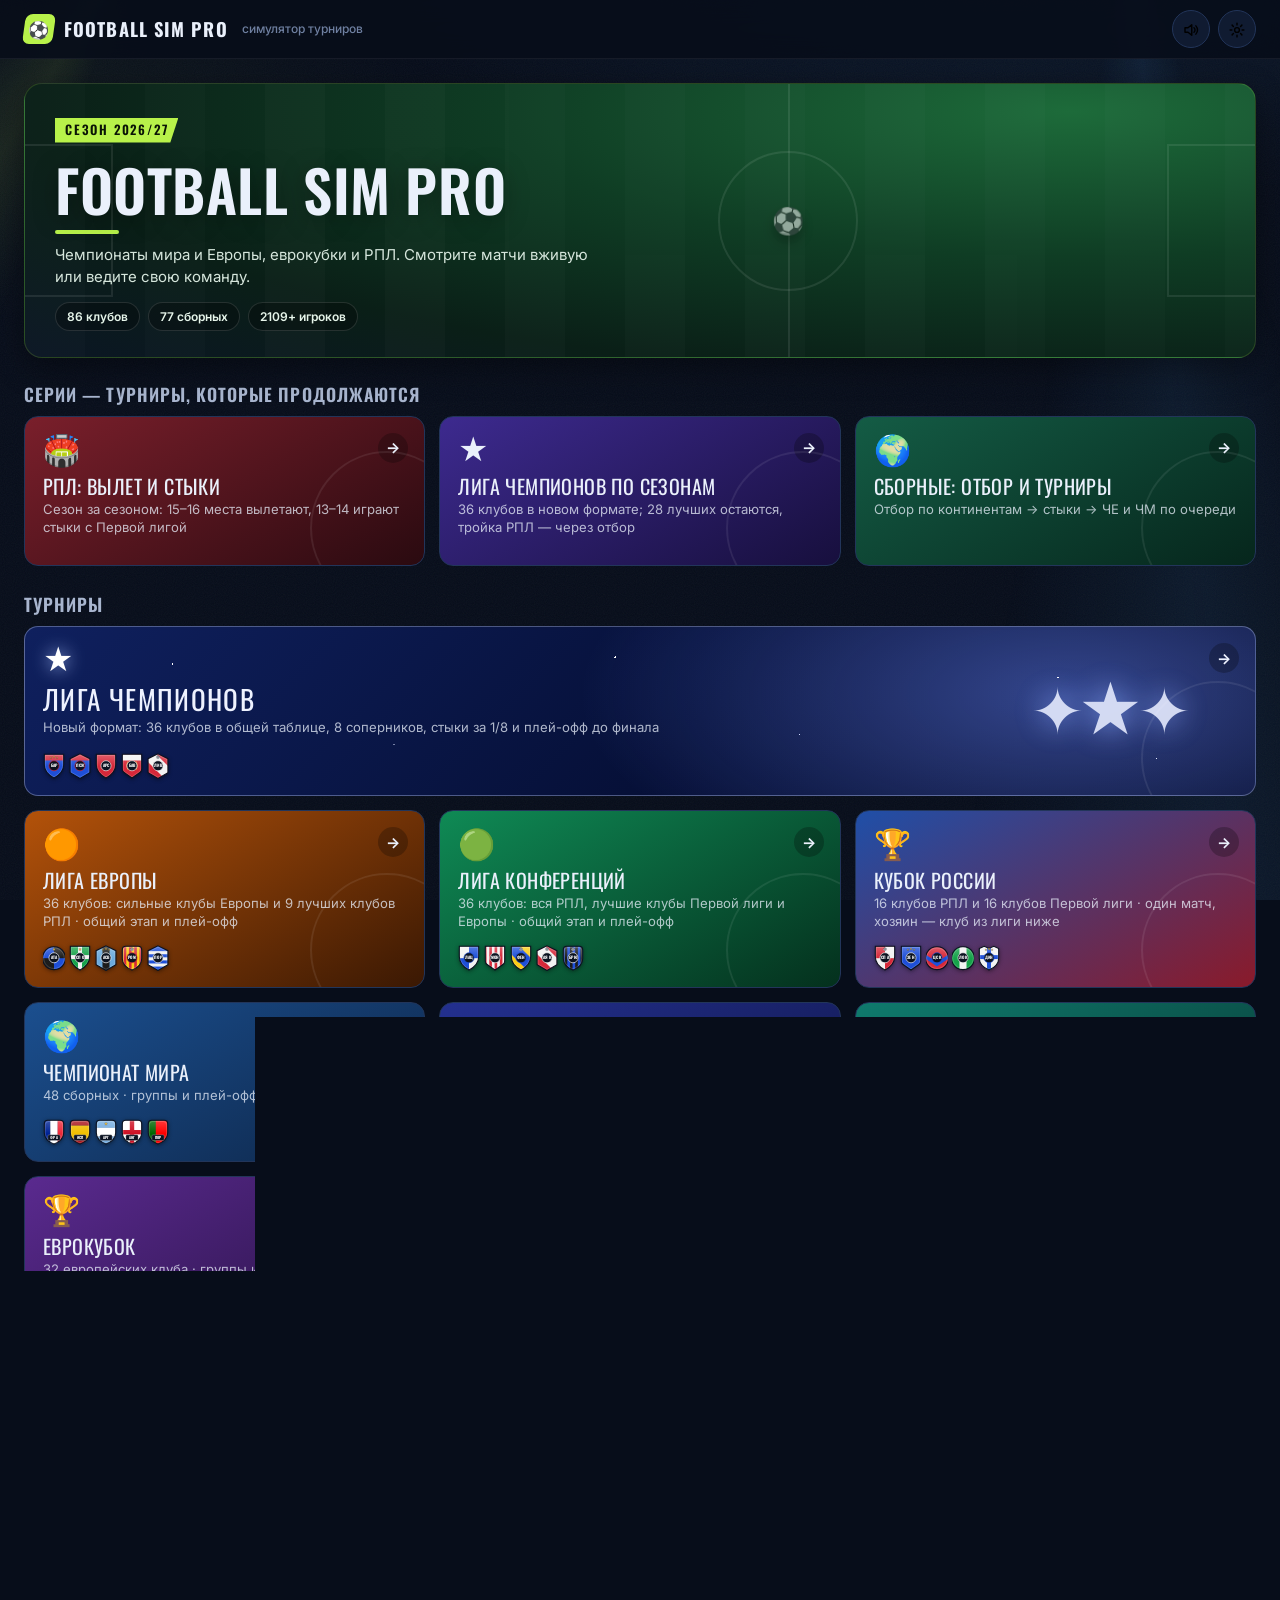
==== commit 579ee36a: "Дерби с историей встреч, Турнир легенд (ретро-составы) и музей клуба Co-Authored-By: Claude Opus 5.5" ====
--- a/index.html
+++ b/index.html
@@ -133,6 +133,7 @@
                                 <option value="mixed">🌍 + 🇷🇺 Все вместе</option>
                                 <option value="clubwc">🌐 Клубы мира (все континенты)</option>
                                 <option value="fnl">🇷🇺 Первая лига</option>
+                                <option value="legends">🏛️ Легендарные составы прошлых лет</option>
                                 <optgroup label="Сборные">
                                     <option value="euro">⭐ Чемпионат Европы — 24 сборные</option>
                                     <option value="worldcup">🌍 Чемпионат мира — 32 сборные</option>
@@ -412,6 +413,11 @@
             </div>
 
             <div class="tactics-help">Нажмите на игрока в старте, затем на игрока из запаса (или другого из старта) — они поменяются местами.</div>
+
+            <details class="card tactics-roles" id="tactics-roles-card">
+                <summary><b>🎖️ Капитан, стандарты и роли</b> <span class="muted" id="tactics-roles-peek"></span></summary>
+                <div id="tactics-roles"></div>
+            </details>
 
             <div class="tactics-grid">
                 <div class="card">
@@ -817,6 +823,7 @@
     <!-- Данные -->
     <script src="js/data/teams.js"></script>
     <script src="js/data/squads.js"></script>
+    <script src="js/data/legends.js"></script>
     <script src="js/data/nations.js"></script>
     <script src="js/data/nation-squads.js"></script>
     <script src="js/data/stars.js"></script>
@@ -829,6 +836,8 @@
     <script src="js/core/state.js"></script>
     <script src="js/core/engine.js"></script>
     <script src="js/core/squad.js"></script>
+    <script src="js/core/roles.js"></script>
+    <script src="js/core/derby.js"></script>
     <script src="js/core/career.js"></script>
     <script src="js/core/halloffame.js"></script>
     <script src="js/data/validate.js"></script>
--- a/css/tools.css
+++ b/css/tools.css
@@ -435,3 +435,51 @@
 .mini-heat { width: 100%; height: auto; display: block; border-radius: 6px; background: #1e5f33; }
 @media (max-width: 520px) { .ht-maps { grid-template-columns: 1fr; } }
 .football-field .player { rotate: calc(var(--cam-rz, 0deg) * -1); }
+
+/* Капитанская повязка */
+.player.captain::after { content: 'C'; position: absolute; top: 9px; left: -3px; width: 10px; height: 10px; border-radius: 50%;
+    background: #facc15; color: #111; font: 800 7px/10px 'Inter', sans-serif; text-align: center; box-shadow: 0 0 0 1px rgba(0, 0, 0, 0.5); z-index: 2; }
+@media (max-width: 600px) { .player.captain::after { width: 8px; height: 8px; font-size: 6px; line-height: 8px; top: 5px; left: -3px; } }
+
+/* Экран тактики: капитан, стандарты, роли */
+.tactics-roles { margin: 12px 0; }
+.tactics-roles > summary { cursor: pointer; }
+.tr-grid { display: grid; grid-template-columns: repeat(auto-fit, minmax(190px, 1fr)); gap: 10px; margin-top: 12px; }
+.tr-field { display: flex; flex-direction: column; gap: 4px; font-size: 0.8rem; color: var(--text-2); }
+.tr-field select, .tr-role select { width: 100%; min-width: 0; }
+.tr-note { font-size: 0.76rem; margin: 8px 0 12px; }
+.tr-roles { display: grid; gap: 6px; }
+.tr-role { display: grid; grid-template-columns: 40px minmax(0, 1fr) minmax(0, 1.2fr); align-items: center; gap: 4px 8px; padding: 6px 8px; border-radius: 8px; background: rgba(127, 127, 127, 0.06); }
+.tr-role small { grid-column: 2 / -1; font-size: 0.72rem; }
+.tr-name { font-size: 0.84rem; white-space: nowrap; overflow: hidden; text-overflow: ellipsis; }
+.tr-c { display: inline-block; width: 14px; height: 14px; border-radius: 50%; background: #facc15; color: #111; font-size: 9px; line-height: 14px; text-align: center; }
+@media (max-width: 560px) { .tr-role { grid-template-columns: 34px minmax(0, 1fr); } .tr-role select { grid-column: 1 / -1; } }
+
+/* Дерби */
+.derby-banner { margin-bottom: 10px; padding: 10px 14px; border-radius: 10px; text-align: center;
+    background: linear-gradient(90deg, rgba(220, 38, 38, 0.28), rgba(245, 158, 11, 0.22), rgba(220, 38, 38, 0.28)); border: 1px solid rgba(248, 113, 113, 0.45); }
+.dv-title { font-family: 'Oswald', sans-serif; text-transform: uppercase; letter-spacing: 0.06em; font-size: 1.05rem; color: #fecaca; }
+.dv-h2h { font-size: 0.82rem; margin-top: 2px; }
+.dv-last { font-size: 0.74rem; color: var(--text-2); margin-top: 2px; }
+.tile-legends { --t1: #7a5c1e; --t2: #2b1d08; }
+
+/* Музей клуба */
+.home-ach { display: grid; grid-template-columns: repeat(auto-fit, minmax(240px, 1fr)); gap: 10px; }
+.museum-box { max-width: 760px; max-height: 88vh; overflow: auto; text-align: left; }
+.mu-tabs { display: flex; flex-wrap: wrap; gap: 6px; margin: 8px 0; }
+.mu-tabs button { padding: 4px 10px; border-radius: 999px; border: 1px solid rgba(127, 127, 127, 0.3); background: transparent; color: inherit; cursor: pointer; font: inherit; font-size: 0.8rem; }
+.mu-tabs button.active { background: var(--accent); color: var(--accent-ink); border-color: var(--accent); }
+.mu-head { display: flex; align-items: center; gap: 14px; margin: 10px 0; padding: 12px; border-radius: 12px; background: linear-gradient(120deg, rgba(245, 200, 75, 0.18), transparent 70%); }
+.mu-name { font-family: 'Oswald', sans-serif; font-size: 1.6rem; line-height: 1.1; }
+.mu-label { font-size: 0.72rem; text-transform: uppercase; letter-spacing: 0.06em; color: var(--text-2); margin: 14px 0 6px; }
+.mu-shelf { display: grid; grid-template-columns: repeat(auto-fill, minmax(130px, 1fr)); gap: 8px; }
+.mu-cup { display: flex; flex-direction: column; align-items: center; text-align: center; gap: 2px; padding: 10px 6px; border-radius: 10px;
+    background: linear-gradient(180deg, rgba(245, 200, 75, 0.22), rgba(127, 127, 127, 0.06)); border: 1px solid rgba(245, 200, 75, 0.4); }
+.mu-cup span { font-size: 1.8rem; }
+.mu-cup b { font-size: 0.76rem; line-height: 1.25; }
+.mu-cup small { font-size: 0.68rem; color: var(--text-2); }
+.mu-records { display: grid; grid-template-columns: repeat(auto-fit, minmax(200px, 1fr)); gap: 8px; }
+.mu-records div { display: flex; flex-direction: column; padding: 8px 10px; border-radius: 8px; background: rgba(127, 127, 127, 0.08); font-size: 0.82rem; }
+.mu-records span { font-size: 0.7rem; color: var(--text-2); }
+.mu-seasons td, .mu-legends td { font-size: 0.8rem; }
+.mu-shelf > .muted { grid-column: 1 / -1; }
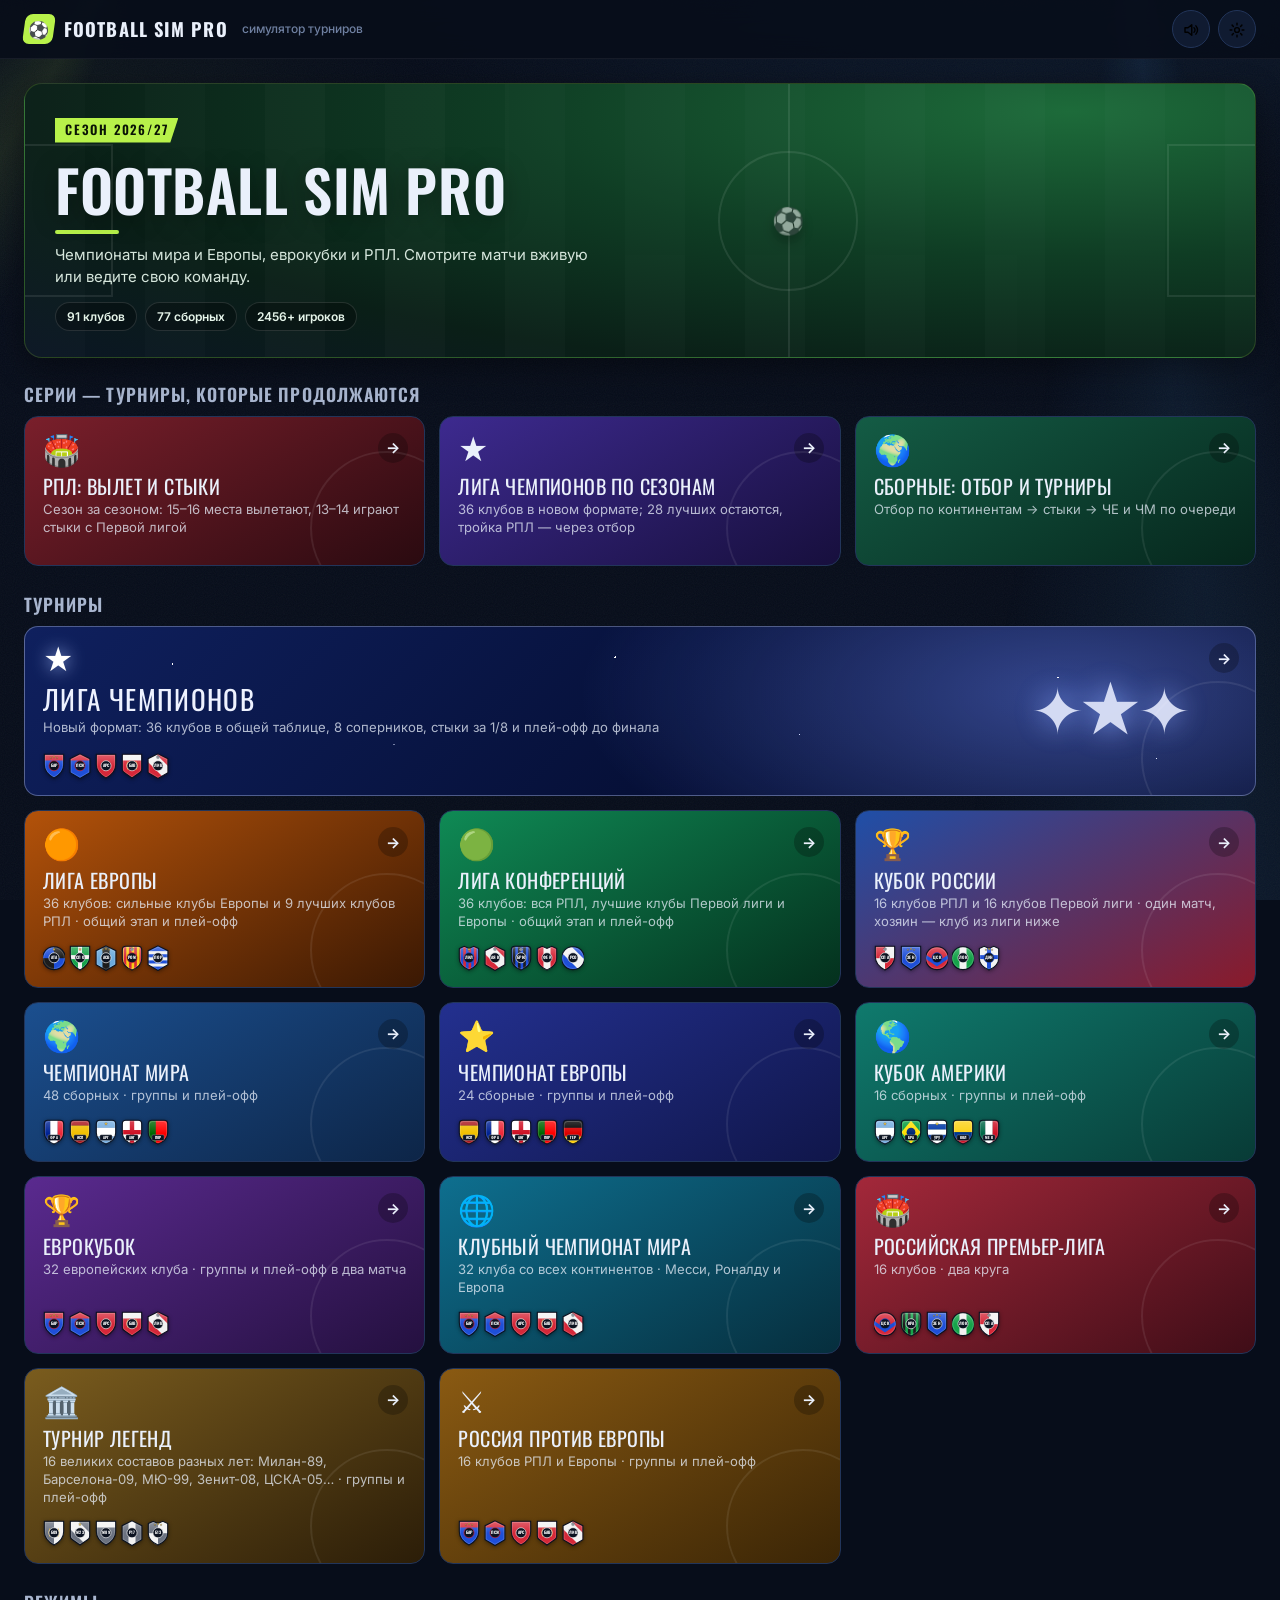
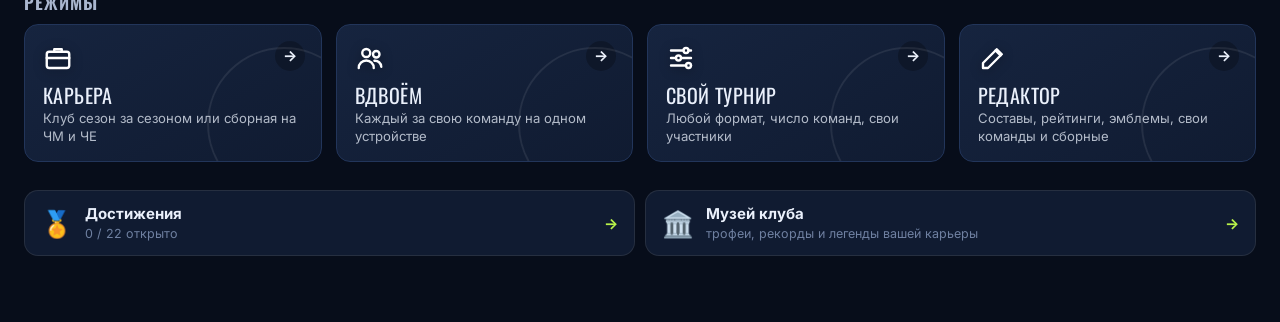
==== commit 37c8b568: "Матч: розыгрыш с центра, плавные развороты, темп стандартов; повязка капитана; номера и рейтинги в р" ====
--- a/index.html
+++ b/index.html
@@ -823,6 +823,7 @@
     <!-- Данные -->
     <script src="js/data/teams.js"></script>
     <script src="js/data/squads.js"></script>
+    <script src="js/data/clubs-extra.js"></script>
     <script src="js/data/legends.js"></script>
     <script src="js/data/nations.js"></script>
     <script src="js/data/nation-squads.js"></script>
--- a/css/tools.css
+++ b/css/tools.css
@@ -135,9 +135,9 @@
 .bk-col .bracket-team { padding: 6px 8px; gap: 6px; }
 .bt-name { flex: 1; min-width: 0; display: flex; align-items: center; gap: 6px; overflow: hidden; white-space: nowrap; text-overflow: ellipsis; }
 .bt-name .team-label-name { overflow: hidden; text-overflow: ellipsis; }
-.bracket-score { font-family: var(--font-display); font-size: 1rem; min-width: 18px; text-align: right; }
+.bracket-score { font-family: var(--font-display); font-size: 1rem; min-width: 24px; padding: 1px 6px; border-radius: 4px; text-align: center; }
 .bracket-team.winner { font-weight: 700; }
-.bracket-team.winner .bracket-score { color: var(--accent); }
+.bracket-team.winner .bracket-score { background: var(--accent); color: var(--accent-ink); } /* цифры контрастом к заливке — раньше сливались */
 .bracket-team.loser { opacity: 0.55; }
 .bm-sub { font-size: 11px; color: var(--muted); padding: 2px 8px 5px; }
 .bracket-match.placeholder { border-style: dashed; background: transparent; cursor: default; opacity: 0.75; }
@@ -250,7 +250,7 @@
 .player.team1.goalkeeper { --shirt: #a3e635; --shorts: #111827; --num: #0b1220; }
 .player.team2.goalkeeper { --shirt: #f472b6; --shorts: #111827; --num: #0b1220; }
 .player.goalkeeper { width: 26px; height: 35px; margin: -28px 0 0 -13px; }
-.player-fig { position: absolute; inset: 0; width: 100%; height: 100%; overflow: visible; transform: scaleX(var(--face, 1)); transition: transform 0.18s; filter: drop-shadow(0 1px 1px rgba(0, 0, 0, 0.45)); }
+.player-fig { position: absolute; inset: 0; width: 100%; height: 100%; overflow: visible; transform: scaleX(var(--face, 1)); transition: transform 0.12s ease-out; will-change: transform; }
 .pf-shadow { fill: rgba(0, 0, 0, 0.35); }
 .pf-shirt { fill: var(--shirt); stroke: rgba(0, 0, 0, 0.45); stroke-width: 0.6; }
 .pf-shorts { fill: var(--shorts); stroke: rgba(0, 0, 0, 0.4); stroke-width: 0.5; }
@@ -276,7 +276,7 @@
 @media (prefers-reduced-motion: reduce) { .player.running .pf-leg-l, .player.running .pf-leg-r, .player.running .player-fig { animation: none; } }
 
 /* Соперники после пропущенного гола */
-.player.dejected .player-fig { filter: saturate(0.55) brightness(0.85) drop-shadow(0 1px 1px rgba(0, 0, 0, 0.45)); translate: 0 1px; }
+.player.dejected .player-fig { filter: saturate(0.55) brightness(0.85); translate: 0 1px; }
 /* Карточка от судьи над игроком */
 .card-pop { position: absolute; left: 50%; top: -20px; width: 10px; height: 14px; margin-left: -5px; border-radius: 2px; z-index: 5;
     box-shadow: 0 2px 6px rgba(0, 0, 0, 0.5); animation: cardPop 1.9s ease-out both; }
@@ -302,14 +302,14 @@
 
 /* ===== Время суток ===== */
 .football-field[data-time="day"]::before { background: radial-gradient(70% 90% at 10% -10%, rgba(255, 250, 220, 0.16), transparent 70%), radial-gradient(ellipse at center, transparent 60%, rgba(0, 0, 0, 0.2) 100%); }
-.football-field[data-time="day"] .player-fig { filter: drop-shadow(3px 3px 1px rgba(0, 0, 0, 0.35)); }
+.football-field[data-time="day"] .pf-shadow { transform: translate(2px, 0) scale(1.15, 1); transform-origin: 11px 28.6px; fill: rgba(0, 0, 0, 0.42); }
 .football-field[data-time="evening"]::before { background: linear-gradient(160deg, rgba(255, 150, 60, 0.20), transparent 55%), radial-gradient(ellipse at center, transparent 55%, rgba(30, 10, 0, 0.32) 100%); }
 .football-field[data-time="night"] { --g1: #26733a; --g2: #1b5a2c; --g3: #123f1f; }
 .football-field[data-time="night"]::before { background:
     radial-gradient(45% 55% at 0% 0%, rgba(255, 255, 235, 0.22), transparent 70%), radial-gradient(45% 55% at 100% 0%, rgba(255, 255, 235, 0.22), transparent 70%),
     radial-gradient(45% 55% at 0% 100%, rgba(255, 255, 235, 0.18), transparent 70%), radial-gradient(45% 55% at 100% 100%, rgba(255, 255, 235, 0.18), transparent 70%),
     radial-gradient(ellipse at center, transparent 50%, rgba(0, 0, 10, 0.4) 100%), linear-gradient(rgba(5, 10, 35, 0.12), rgba(5, 10, 35, 0.12)); }
-.football-field[data-time="night"] .player-fig { filter: drop-shadow(-2px -2px 1px rgba(0, 0, 0, 0.25)) drop-shadow(2px 2px 1px rgba(0, 0, 0, 0.25)) drop-shadow(2px -2px 1px rgba(0, 0, 0, 0.2)); }
+.football-field[data-time="night"] .pf-shadow { fill: rgba(0, 0, 0, 0.22); }
 
 /* ===== Газон в непогоду: лужи, снег ===== */
 .pitch-surface { position: absolute; inset: 0; z-index: 0; pointer-events: none; border-radius: inherit; }
@@ -483,3 +483,4 @@
 .mu-records span { font-size: 0.7rem; color: var(--text-2); }
 .mu-seasons td, .mu-legends td { font-size: 0.8rem; }
 .mu-shelf > .muted { grid-column: 1 / -1; }
+.more-toggle td { text-align: center; padding: 8px !important; } .btn-more { border: 1px solid rgba(127,127,127,0.3); background: transparent; color: var(--accent); border-radius: 999px; padding: 5px 14px; font: 600 0.8rem/1.3 "Inter", sans-serif; cursor: pointer; } .btn-more:hover { border-color: var(--accent); }
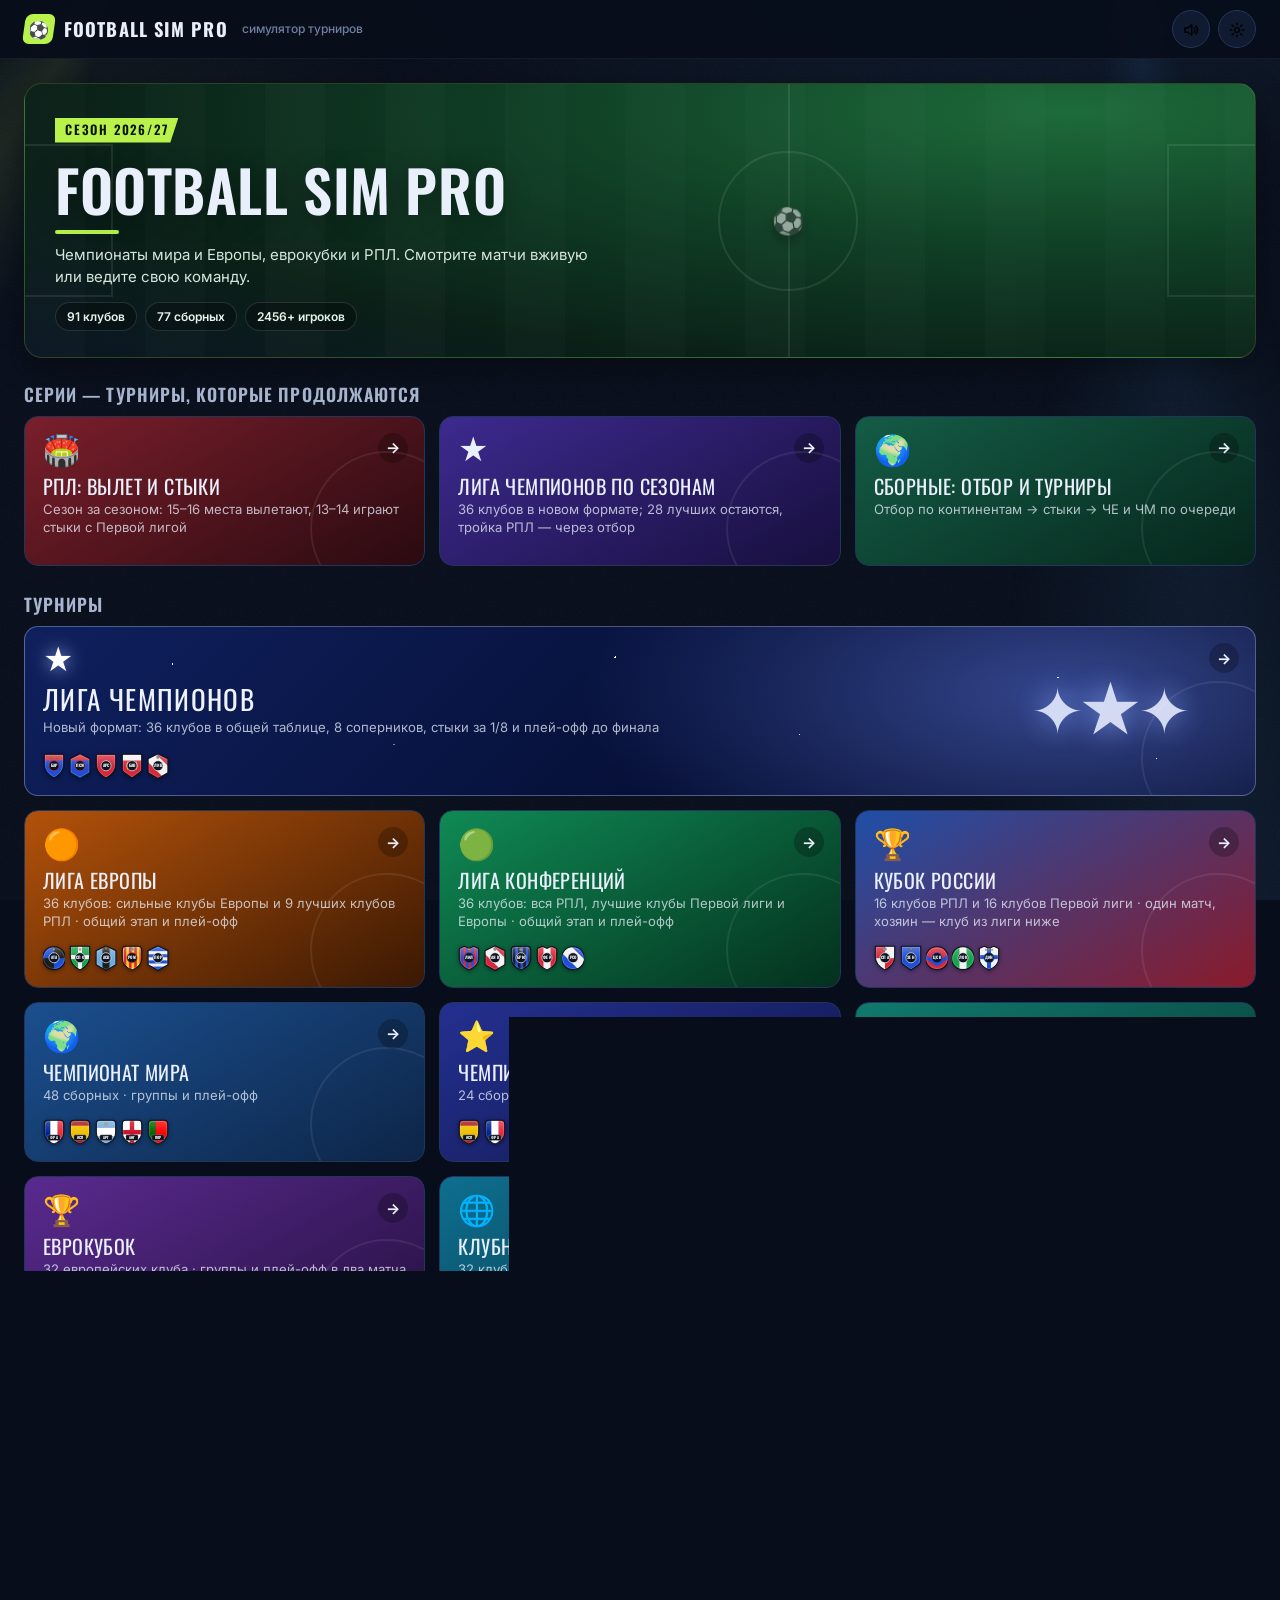
==== commit bd5da1c2: "Матч: добавленное время, офсайды, VAR, остановка при травме, смена погоды, ауты и удары от ворот; фа" ====
--- a/index.html
+++ b/index.html
@@ -59,6 +59,7 @@
                     </div>
                     <div class="hr-actions">
                         <button id="btn-home-resume" class="btn-primary" type="button"><span class="btn-text">▶ Продолжить</span></button>
+                        <button id="btn-home-next" class="btn-secondary" type="button" title="Сразу к следующему матчу"><span class="btn-text">⚽ Следующий матч</span></button>
                         <button id="btn-home-discard" class="btn-secondary" type="button" title="Удалить сохранённый турнир">🗑️</button>
                     </div>
                 </div>
@@ -482,9 +483,12 @@
                     <div id="match-preview" class="card match-preview" style="display:none"></div>
                     <div class="field-container">
                         <div id="interlude" class="interlude" style="display:none"></div>
+                        <div id="fan-band" class="fan-band" aria-hidden="true"></div>
                         <div class="field-viewport" id="field-viewport">
                         <div id="field-hud" class="field-hud"></div>
             <button type="button" id="btn-camera" class="cam-toggle" title="Переключить камеру (клавиша C)"></button>
+            <button type="button" id="btn-fullscreen" class="fs-toggle" title="Поле на весь экран (клавиша F)">⛶</button>
+            <div class="fs-bar" id="fs-bar"><button type="button" data-fs="pause" title="Пауза">⏸</button><button type="button" data-fs="slower" title="Медленнее">−</button><span id="fs-speed"></span><button type="button" data-fs="faster" title="Быстрее">+</button><button type="button" data-fs="exit" title="Выйти из полноэкранного режима">✕</button></div>
                         <div class="football-field" id="football-field">
                             <div class="field-markings"></div>
                             <div class="pitch-line pa pa-left"></div>
@@ -498,6 +502,7 @@
                             <div class="goal goal-right"></div>
                         </div>
                         </div>
+                        <div class="rotate-tip">↻ Поверните телефон или нажмите ⛶ — поле на весь экран</div>
                         <div class="field-legend">
                             <div class="legend-item"><span class="dot team1"></span> <span id="team1-name"></span></div>
                             <div class="legend-item"><span class="dot team2"></span> <span id="team2-name"></span></div>
--- a/css/tools.css
+++ b/css/tools.css
@@ -484,3 +484,105 @@
 .mu-seasons td, .mu-legends td { font-size: 0.8rem; }
 .mu-shelf > .muted { grid-column: 1 / -1; }
 .more-toggle td { text-align: center; padding: 8px !important; } .btn-more { border: 1px solid rgba(127,127,127,0.3); background: transparent; color: var(--accent); border-radius: 999px; padding: 5px 14px; font: 600 0.8rem/1.3 "Inter", sans-serif; cursor: pointer; } .btn-more:hover { border-color: var(--accent); }
+
+/* ===== Судейские эпизоды ===== */
+.added-board { position: absolute; right: 12px; bottom: 12px; z-index: 36; display: flex; flex-direction: column; align-items: center; padding: 6px 12px; border-radius: 6px;
+    background: #0b0f14; border: 2px solid #2b3440; box-shadow: 0 6px 18px rgba(0, 0, 0, 0.5); animation: refPop 0.3s ease-out; }
+.added-board span { font: 700 9px/1 'Inter', sans-serif; letter-spacing: 0.12em; color: rgba(255, 255, 255, 0.7); }
+.added-board b { font-family: 'Courier New', monospace; font-size: 26px; color: #ff4d4d; text-shadow: 0 0 8px rgba(255, 77, 77, 0.8); line-height: 1.1; }
+.offside-flag { position: absolute; top: 44px; left: 50%; transform: translateX(-50%); z-index: 37; display: flex; align-items: center; gap: 8px; padding: 6px 14px;
+    border-radius: 6px; background: rgba(8, 16, 32, 0.9); color: #ffe066; font: 800 0.85rem/1.2 'Oswald', sans-serif; letter-spacing: 0.06em; animation: refIn 0.25s ease-out; }
+.offside-flag i { width: 4px; height: 22px; background: #d8d8d8; position: relative; transform-origin: bottom center; animation: flagUp 0.4s ease-out; }
+.offside-flag i::after { content: ''; position: absolute; top: 0; left: 4px; width: 14px; height: 10px; background: repeating-linear-gradient(45deg, #ffd400 0 4px, #e11d48 4px 8px); }
+@keyframes flagUp { from { transform: rotate(-80deg); } to { transform: rotate(0); } }
+.var-box { position: absolute; top: 40%; left: 50%; transform: translate(-50%, 0); z-index: 38; min-width: 230px; padding: 14px 20px; border-radius: 10px; text-align: center;
+    background: rgba(6, 10, 22, 0.94); border: 1px solid rgba(110, 160, 255, 0.5); box-shadow: 0 10px 30px rgba(0, 0, 0, 0.6); overflow: hidden; animation: refIn 0.25s ease-out; }
+.var-logo { display: inline-block; font: 900 1.4rem/1 'Oswald', sans-serif; letter-spacing: 0.2em; color: #fff; padding: 4px 12px; border: 2px solid #fff; border-radius: 4px; margin-bottom: 8px; }
+.var-text { font: 700 0.86rem/1.3 'Inter', sans-serif; color: #cfe0ff; letter-spacing: 0.04em; }
+.var-box:not(.checking) .var-text { color: #ffd166; font-size: 1rem; }
+.var-scan { position: absolute; left: 0; right: 0; height: 2px; top: 0; background: linear-gradient(90deg, transparent, #6ea0ff, transparent); animation: varScan 0.9s linear infinite; }
+@keyframes varScan { from { top: 0; } to { top: 100%; } }
+.player.injured-down .player-fig { rotate: 80deg; translate: 0 6px; transition: rotate 0.3s; }
+.injury-pop { position: absolute; top: -14px; left: 50%; transform: translateX(-50%); font-size: 14px; animation: cardPop 0.4s ease-out; }
+.ball-tag { position: absolute; z-index: 56; transform: translate(-50%, -190%); padding: 1px 6px; border-radius: 4px; background: rgba(8, 16, 32, 0.8); color: #fff;
+    font: 700 9px/1.4 'Inter', sans-serif; text-transform: uppercase; letter-spacing: 0.08em; pointer-events: none; rotate: calc(var(--cam-rz, 0deg) * -1); }
+@keyframes refIn { from { opacity: 0; transform: translate(-50%, 8px); } }
+@keyframes refPop { from { opacity: 0; transform: translateY(8px); } }
+
+/* ===== Фан-сектор над полем ===== */
+.fan-band { display: flex; gap: 4px; height: 30px; margin-bottom: 6px; border-radius: 6px; overflow: hidden; }
+.fan-sec { position: relative; min-width: 0; display: flex; align-items: center; justify-content: center; overflow: hidden;
+    background:
+        radial-gradient(circle at 50% 35%, rgba(255, 224, 189, 0.55) 0 1.6px, transparent 2px) 0 0 / 7px 9px,
+        repeating-linear-gradient(90deg, var(--c1) 0 14px, var(--c2) 14px 20px);
+    box-shadow: inset 0 -8px 12px rgba(0, 0, 0, 0.35); }
+.fan-sec.team1 { --c1: var(--kit1, #2d6fe8); --c2: var(--kit1b, #fff); }
+.fan-sec.team2 { --c1: var(--kit2, #e5323b); --c2: var(--kit2b, #fff); }
+.fan-sec::after { content: ''; position: absolute; inset: 0; background: linear-gradient(180deg, rgba(0, 0, 0, 0.12), rgba(0, 0, 0, 0.35)); pointer-events: none; }
+.fan-banner { position: relative; z-index: 1; padding: 1px 10px; border-radius: 3px; background: rgba(0, 0, 0, 0.55); color: #fff; white-space: nowrap; overflow: hidden; text-overflow: ellipsis; max-width: 92%;
+    font: 700 0.68rem/1.5 'Oswald', sans-serif; letter-spacing: 0.08em; animation: bannerWave 3.2s ease-in-out infinite; }
+@keyframes bannerWave { 0%, 100% { transform: rotate(-0.6deg); } 50% { transform: rotate(0.6deg) translateY(-1px); } }
+.fan-band.jump-team1 .fan-sec.team1, .fan-band.jump-team2 .fan-sec.team2 { animation: fansJump 0.22s ease-in-out 10 alternate; }
+@keyframes fansJump { from { background-position: 0 0, 0 0; filter: brightness(1); } to { background-position: 0 -3px, 0 0; filter: brightness(1.25); } }
+.flare { position: absolute; bottom: -6px; width: 14px; height: 30px; border-radius: 50% 50% 30% 30%; opacity: 0; pointer-events: none; z-index: 2;
+    background: radial-gradient(circle at 50% 70%, #fff6c0 0 15%, #ff9b2f 35%, rgba(255, 50, 20, 0.6) 60%, transparent 75%); filter: blur(1px); }
+.flare.f1 { left: 12%; } .flare.f2 { left: 48%; } .flare.f3 { left: 82%; }
+.fan-band.flares-team1 .fan-sec.team1 .flare, .fan-band.flares-team2 .fan-sec.team2 .flare { opacity: 1; animation: flareFlicker 0.18s ease-in-out infinite alternate; }
+.fan-band.flares-team1 .fan-sec.team1, .fan-band.flares-team2 .fan-sec.team2 { box-shadow: inset 0 -12px 20px rgba(255, 90, 30, 0.55); }
+@keyframes flareFlicker { from { transform: scale(0.9, 0.95); filter: blur(1px) brightness(1); } to { transform: scale(1.08, 1.12); filter: blur(1.5px) brightness(1.3); } }
+@media (prefers-reduced-motion: reduce) { .fan-banner, .flare, .fan-sec { animation: none !important; } }
+@media (max-width: 600px) { .fan-band { height: 22px; } .fan-banner { font-size: 0.58rem; } }
+
+/* ===== Поле на весь экран ===== */
+.fs-toggle { position: absolute; top: 8px; right: 112px; z-index: 45; width: 30px; height: 26px; border-radius: 999px; border: 1px solid rgba(255, 255, 255, 0.18);
+    background: rgba(8, 16, 32, 0.72); color: #eef3fb; font-size: 15px; line-height: 1; cursor: pointer; opacity: 0.85; }
+.fs-toggle:hover { opacity: 1; border-color: var(--accent); }
+@media (max-width: 600px) { .fs-toggle { top: 5px; right: 44px; width: 30px; height: 24px; } }
+.fs-bar { display: none; position: absolute; left: 50%; bottom: 10px; transform: translateX(-50%); z-index: 46; gap: 6px; align-items: center; padding: 5px 8px;
+    border-radius: 999px; background: rgba(8, 16, 32, 0.78); backdrop-filter: blur(4px); }
+.fs-bar button { width: 34px; height: 34px; border-radius: 50%; border: 0; background: rgba(255, 255, 255, 0.12); color: #fff; font-size: 16px; cursor: pointer; }
+.fs-bar button:hover { background: var(--accent); color: var(--accent-ink); }
+.fs-bar span { color: #fff; font: 700 0.8rem/1 'Inter', sans-serif; min-width: 30px; text-align: center; }
+.field-container.fs-on .fs-bar { display: flex; }
+.field-container.fs-on .fs-bar { opacity: 0.35; transition: opacity 0.2s; }
+.field-container.fs-on .fs-bar:hover, .field-container.fs-on .fs-bar:focus-within { opacity: 1; }
+/* Сам режим: тёмный фон, поле вписано в экран с сохранением пропорций */
+.field-container:fullscreen, .field-container.pseudo-fs { display: flex; flex-direction: column; align-items: center; justify-content: center; padding: 8px; margin: 0; border: 0; border-radius: 0; background: #050b14; }
+.field-container:-webkit-full-screen { display: flex; flex-direction: column; align-items: center; justify-content: center; padding: 8px; background: #050b14; }
+.field-container.pseudo-fs { position: fixed; inset: 0; z-index: 9000; height: 100dvh; }
+.field-container.fs-on .field-viewport { width: min(100%, calc((100dvh - 64px) * 105 / 68)); }
+.field-container.fs-on .fan-band { width: min(100%, calc((100dvh - 64px) * 105 / 68)); }
+.field-container.fs-on .field-legend, .field-container.fs-on .legend { display: none; }
+body.fs-lock { overflow: hidden; }
+
+/* ===== Режим для телефона ===== */
+.rotate-tip { display: none; }
+@media (max-width: 760px) {
+    #screen-match .btn-primary, #screen-match .btn-secondary { min-height: 46px; font-size: 0.95rem; }
+    #screen-match .match-controls-top { gap: 8px; flex-wrap: wrap; }
+    #match-speed { height: 28px; min-width: 120px; }
+    #match-speed::-webkit-slider-thumb { width: 24px; height: 24px; }
+    .field-container { padding: 6px; }
+    .cam-toggle, .fs-toggle { min-height: 30px; min-width: 34px; }
+    .event-item { padding-top: 7px; padding-bottom: 7px; }
+}
+@media (max-width: 760px) and (orientation: portrait) {
+    .rotate-tip { display: block; margin-top: 6px; text-align: center; font-size: 0.75rem; color: var(--text-2); }
+    .field-container.fs-on .rotate-tip { display: none; }
+}
+/* Телефон горизонтально: поле во всю высоту экрана */
+@media (orientation: landscape) and (max-height: 520px) {
+    #screen-match .field-viewport, #screen-match .fan-band { width: min(100%, calc((100dvh - 56px) * 105 / 68)); margin-left: auto; margin-right: auto; }
+    #screen-match .fan-band { height: 18px; }
+}
+
+/* Просмотр лучшего гола */
+.gr-box { max-width: 720px; width: 96vw; text-align: left; }
+.gr-head { font-size: 0.9rem; margin-bottom: 10px; padding-right: 30px; }
+.gr-field { position: relative; width: 100%; aspect-ratio: 105 / 68; border-radius: 8px; overflow: hidden; }
+.gr-field .gr-goal { position: absolute; right: 0; top: 44%; width: 1.8%; height: 12%; background: repeating-linear-gradient(0deg, rgba(255,255,255,.7) 0 2px, transparent 2px 5px); border: 2px solid #fff; border-right: 0; }
+.gr-field .gr-ball { position: absolute; width: 13px; height: 13px; margin: -6.5px 0 0 -6.5px; border: 1px solid #111; border-radius: 50%; background: radial-gradient(circle at 35% 35%, #fff, #cfd6df); box-shadow: 0 1px 3px rgba(0,0,0,.6); z-index: 60; }
+.gr-field .player { position: absolute; }
+.gr-caption { min-height: 1.4em; margin-top: 8px; font-weight: 700; color: var(--accent); }
+.gr-actions { margin-top: 8px; display: flex; justify-content: flex-end; }
+.rc-watch { margin-top: 6px; }
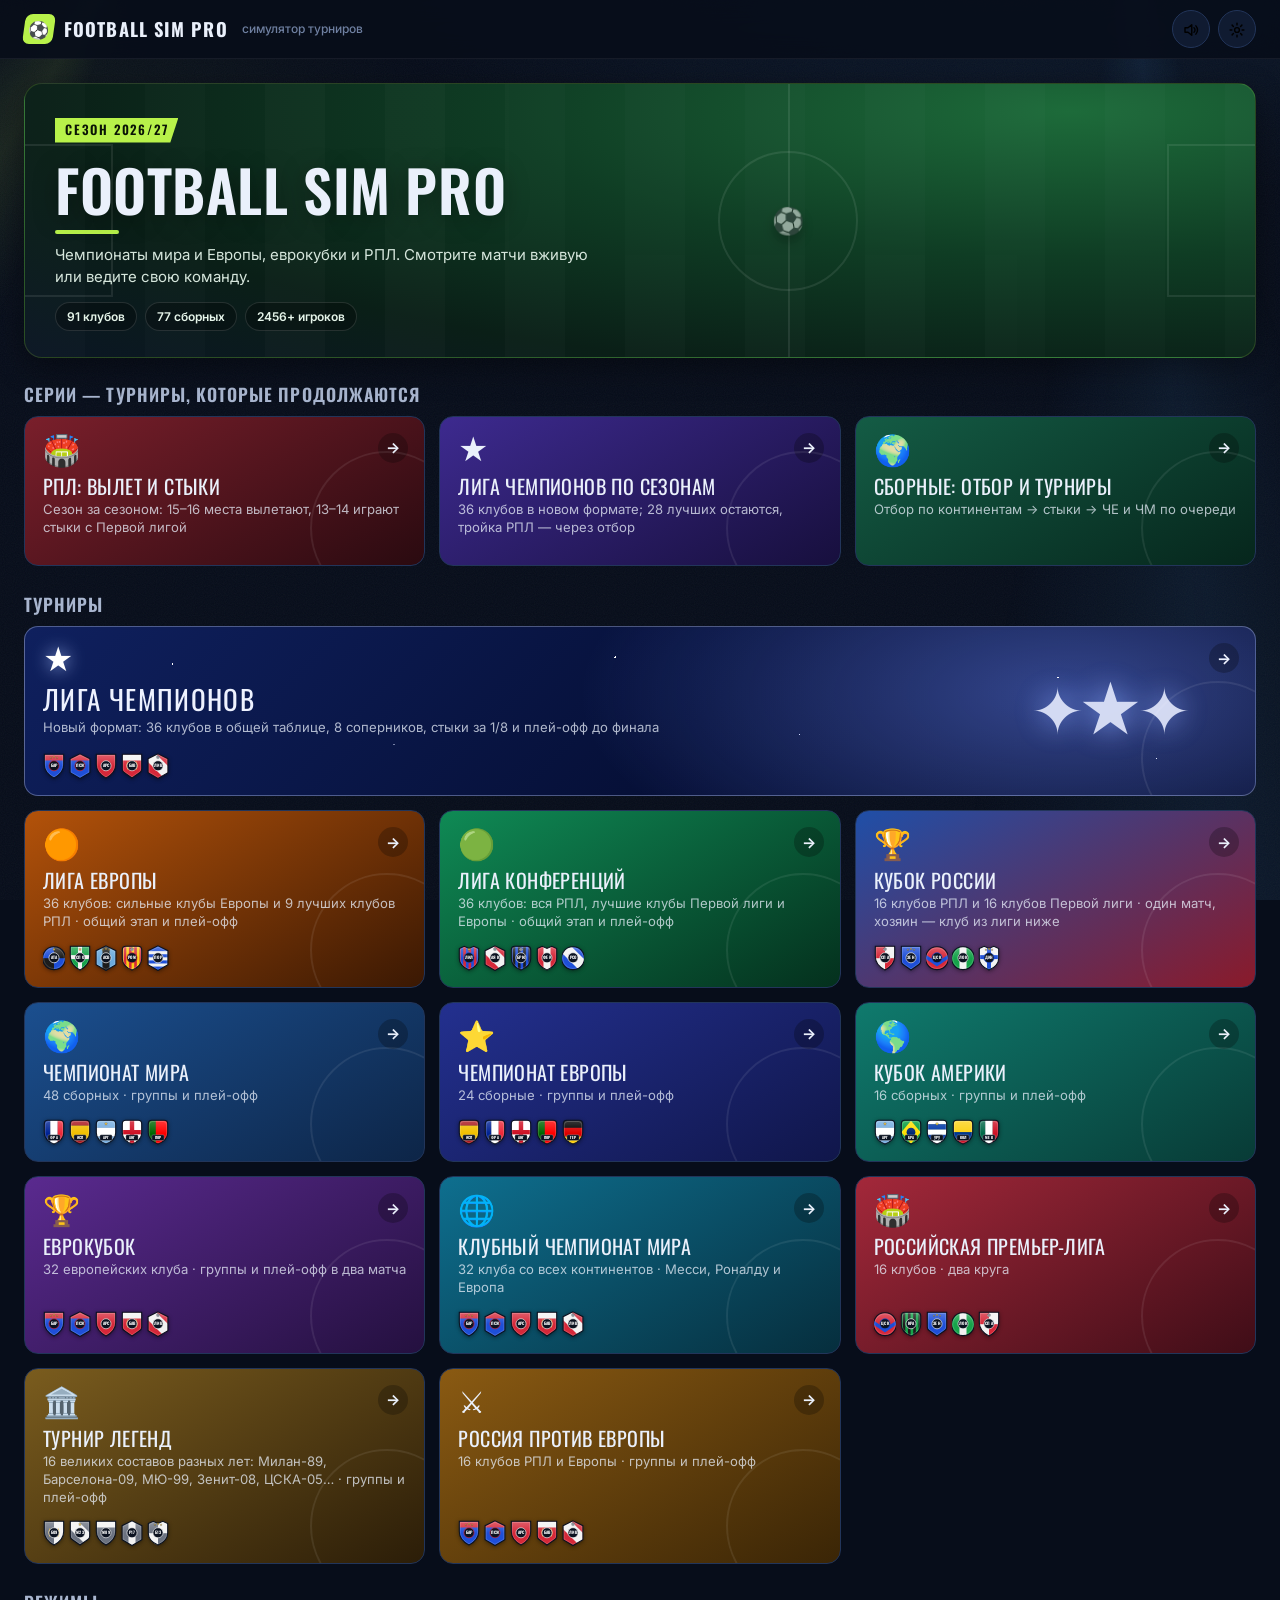
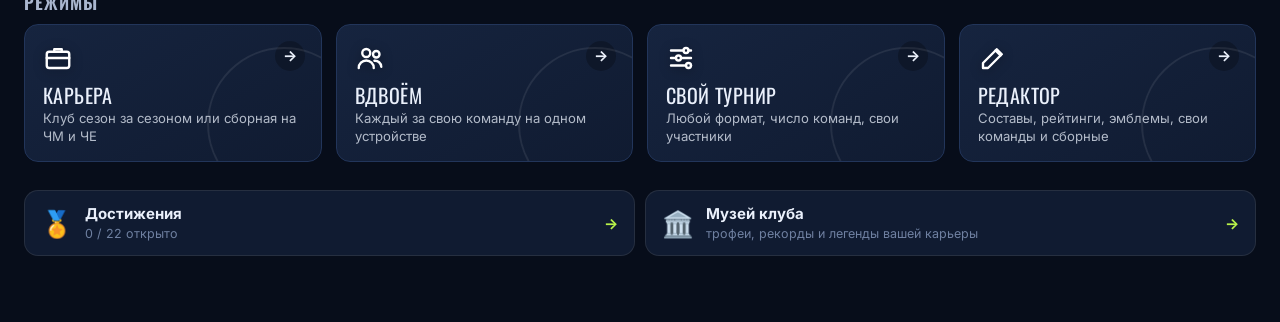
==== commit 26fa7b20: "Матч: повтор из-за ворот в замедлении, штанги и перекладины, подкаты, сейвы в прыжке, падения при фо" ====
--- a/index.html
+++ b/index.html
@@ -515,6 +515,7 @@
                         <button id="btn-sim-match" class="btn-primary"><span class="btn-text">▶ Начать матч</span></button>
                         <button id="btn-instant-match" class="btn-secondary"><span class="btn-text">Быстрый результат</span></button>
                         <button id="btn-replay-goal" class="btn-secondary" style="display:none;" onclick="replayLastGoal()"><span class="btn-text">↺ Повтор гола</span></button>
+                        <button id="btn-replay-behind" class="btn-secondary" style="display:none;" onclick="replayLastGoal('behind')"><span class="btn-text">🎥 Из-за ворот</span></button>
                         <button id="btn-highlights" class="btn-secondary btn-highlights" style="display:none;" onclick="playHighlights()"><span class="btn-text">🎬 Обзор голов</span></button>
                         <button id="btn-pause-match" class="btn-secondary btn-pause" style="display:none;"><span class="btn-icon">⏸</span><span class="btn-text">Пауза</span></button>
                         <button id="btn-manage-match" class="btn-secondary" style="display:none;"><span class="btn-text">🔄 Замены и тактика</span></button>
--- a/css/tools.css
+++ b/css/tools.css
@@ -586,3 +586,21 @@
 .gr-caption { min-height: 1.4em; margin-top: 8px; font-weight: 700; color: var(--accent); }
 .gr-actions { margin-top: 8px; display: flex; justify-content: flex-end; }
 .rc-watch { margin-top: 6px; }
+
+/* ===== Подкаты, сейвы, падения, судья ===== */
+.player.referee { --shirt: #161616; --shorts: #161616; --num: #ffd400; --skin: #e5bd96; z-index: 9 !important; opacity: 0.92; pointer-events: none; }
+.player.referee .player-num, .player.referee .player-name { display: none; }
+.player.diving .player-fig { rotate: calc(var(--dive, 1) * 75deg); translate: calc(var(--dive, 1) * 6px) 4px; transition: rotate 0.18s ease-out, translate 0.18s ease-out; }
+.player.tackling .player-fig { rotate: -65deg; translate: 0 6px; transition: rotate 0.12s ease-out, translate 0.12s; }
+.player.fallen .player-fig { rotate: 85deg; translate: 0 7px; transition: rotate 0.2s ease-out, translate 0.2s; }
+.player.rolling .player-fig { animation: rollOnGrass 0.5s ease-in-out 3; translate: 0 7px; }
+@keyframes rollOnGrass { 0% { rotate: 80deg; } 50% { rotate: 100deg; translate: 3px 7px; } 100% { rotate: 80deg; } }
+/* Плашка статистики */
+.stats-plate { position: absolute; left: 10px; bottom: 12px; z-index: 36; min-width: 170px; padding: 6px 10px; border-radius: 8px; background: rgba(8, 16, 32, 0.88);
+    color: #eef3fb; font: 600 0.72rem/1.5 'Inter', sans-serif; box-shadow: 0 6px 18px rgba(0, 0, 0, 0.45); animation: refPop 0.3s ease-out; }
+.sp-head { display: flex; justify-content: space-between; font: 700 0.74rem/1.4 'Oswald', sans-serif; letter-spacing: 0.05em; border-bottom: 1px solid rgba(255, 255, 255, 0.15); margin-bottom: 2px; }
+.sp-head em { font-style: normal; color: var(--accent); }
+.sp-row { display: grid; grid-template-columns: 40px 1fr 40px; text-align: center; }
+.sp-row b:first-child { text-align: left; } .sp-row b:last-child { text-align: right; }
+.sp-row span { color: rgba(255, 255, 255, 0.6); font-weight: 500; }
+@media (max-width: 600px) { .stats-plate { min-width: 140px; font-size: 0.64rem; padding: 4px 7px; } }
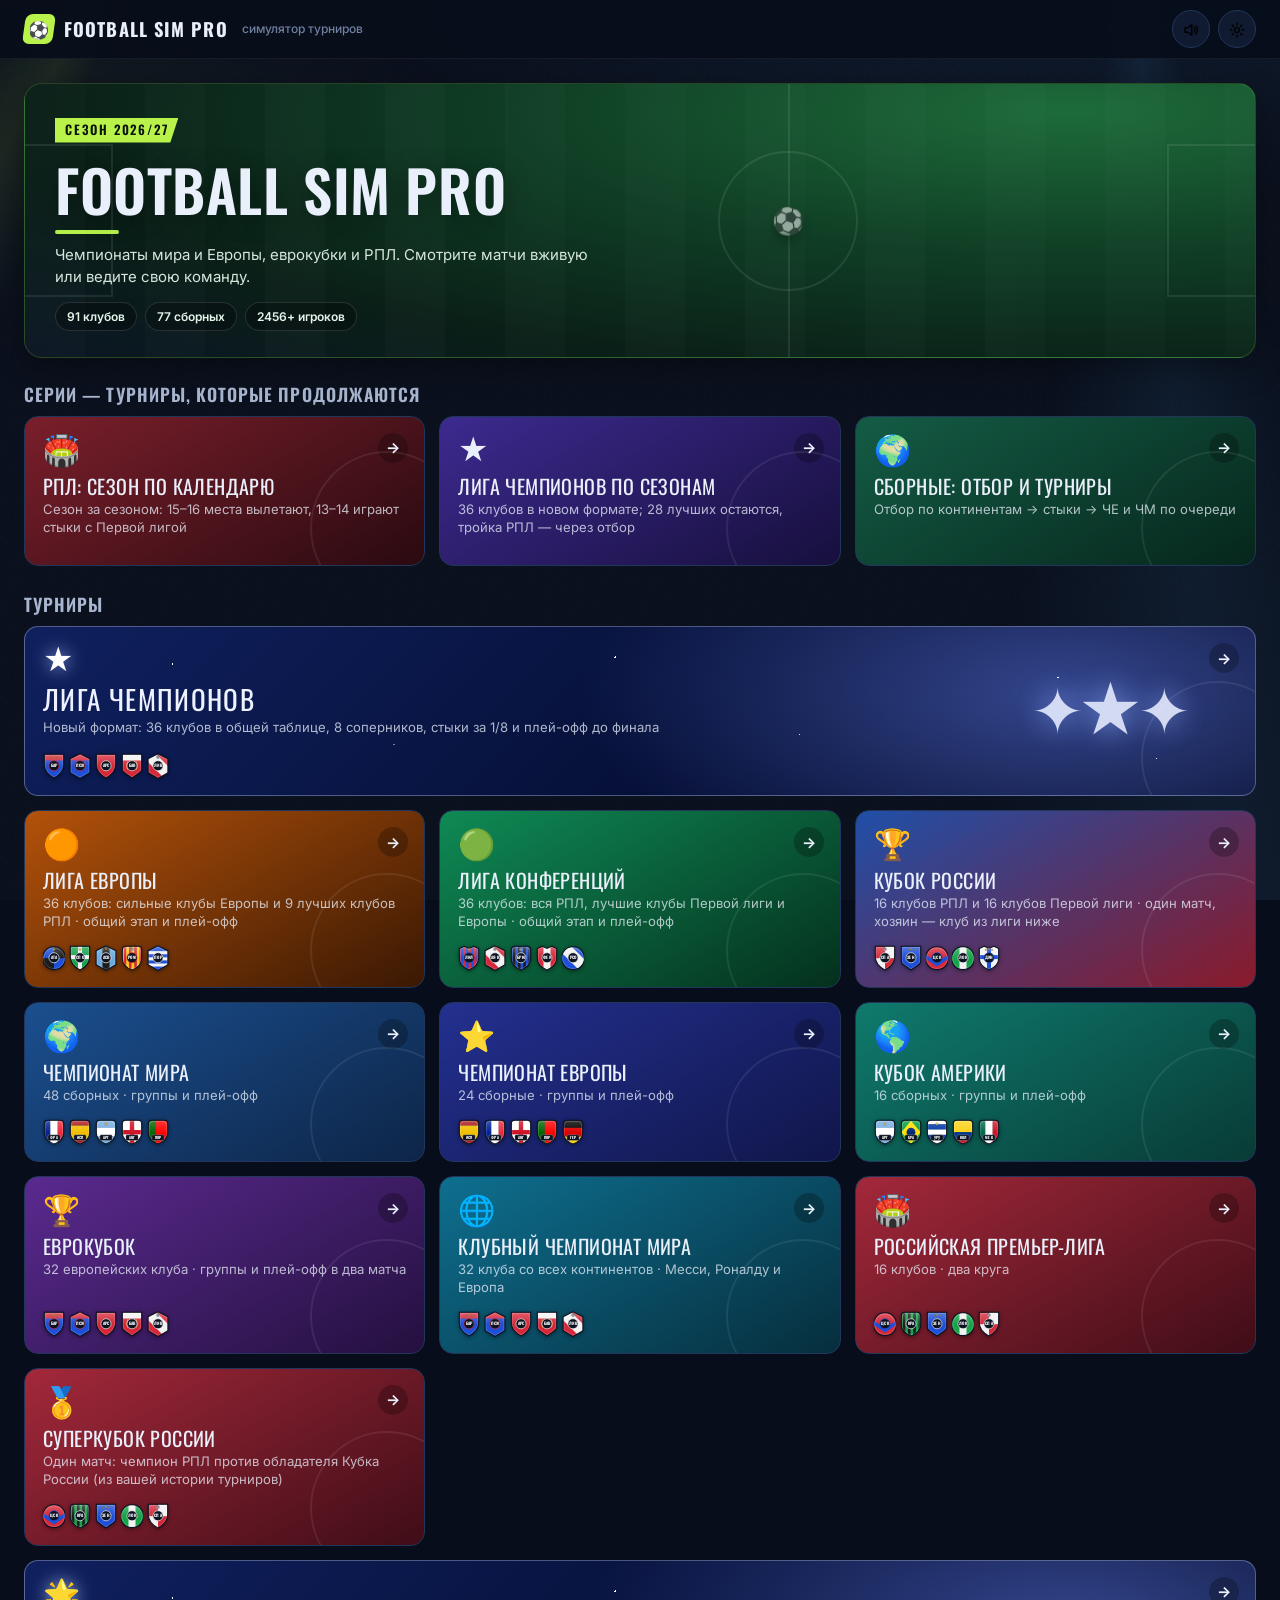
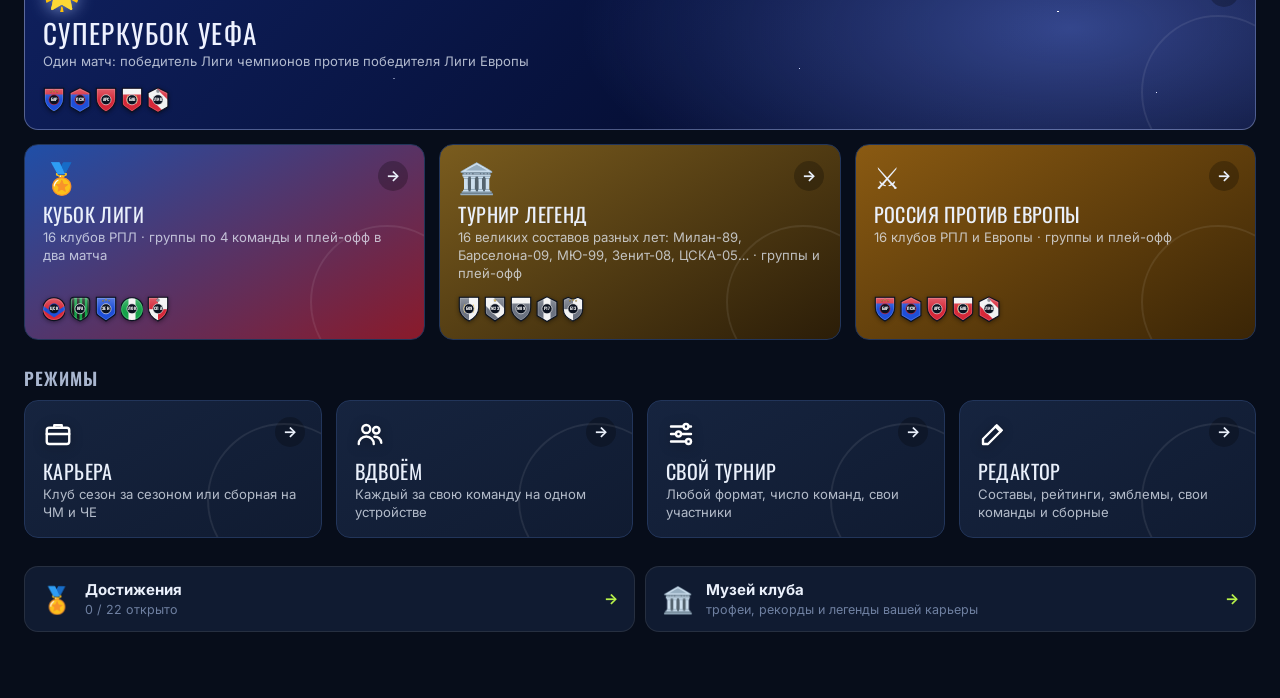
==== commit 57af5920: "Суперкубки России и УЕФА, Кубок Лиги, свой турнир из любых команд, перенос сохранений в файл; РПЛ — " ====
--- a/index.html
+++ b/index.html
@@ -135,6 +135,7 @@
                                 <option value="clubwc">🌐 Клубы мира (все континенты)</option>
                                 <option value="fnl">🇷🇺 Первая лига</option>
                                 <option value="legends">🏛️ Легендарные составы прошлых лет</option>
+                                <option value="all">🌐 Все команды: клубы, сборные и легенды вместе</option>
                                 <optgroup label="Сборные">
                                     <option value="euro">⭐ Чемпионат Европы — 24 сборные</option>
                                     <option value="worldcup">🌍 Чемпионат мира — 32 сборные</option>
@@ -754,6 +755,7 @@
                 <button id="btn-share-tournament" class="btn-secondary share-btn" type="button">📤 Поделиться результатом</button>
             </div>
             <div id="series-result-card" class="card series-result" style="display:none;"></div>
+            <div id="next-card" class="card series-result next-card" style="display:none;"></div>
 
             <div id="career-card" class="card career-card" style="display:none;">
                 <h3>Ваша карьера</h3>
--- a/css/tools.css
+++ b/css/tools.css
@@ -604,3 +604,9 @@
 .sp-row b:first-child { text-align: left; } .sp-row b:last-child { text-align: right; }
 .sp-row span { color: rgba(255, 255, 255, 0.6); font-weight: 500; }
 @media (max-width: 600px) { .stats-plate { min-width: 140px; font-size: 0.64rem; padding: 4px 7px; } }
+.set-file-btn { display: inline-flex; align-items: center; justify-content: center; padding: 8px 12px; border-radius: 8px; cursor: pointer; border: 1px solid rgba(127,127,127,.3); font-size: 0.85rem; } .set-file-btn:hover { border-color: var(--accent); }
+.next-opts { display: grid; gap: 8px; margin-top: 8px; }
+.next-opt { display: flex; align-items: center; gap: 12px; padding: 12px 14px; border-radius: 12px; border: 1px solid rgba(127, 127, 127, 0.25); background: rgba(127, 127, 127, 0.06); color: inherit; font: inherit; text-align: left; cursor: pointer; }
+.next-opt:hover { border-color: var(--accent); }
+.next-opt .no-icon { font-size: 1.5rem; }
+.next-opt span:nth-child(2) { display: flex; flex-direction: column; }
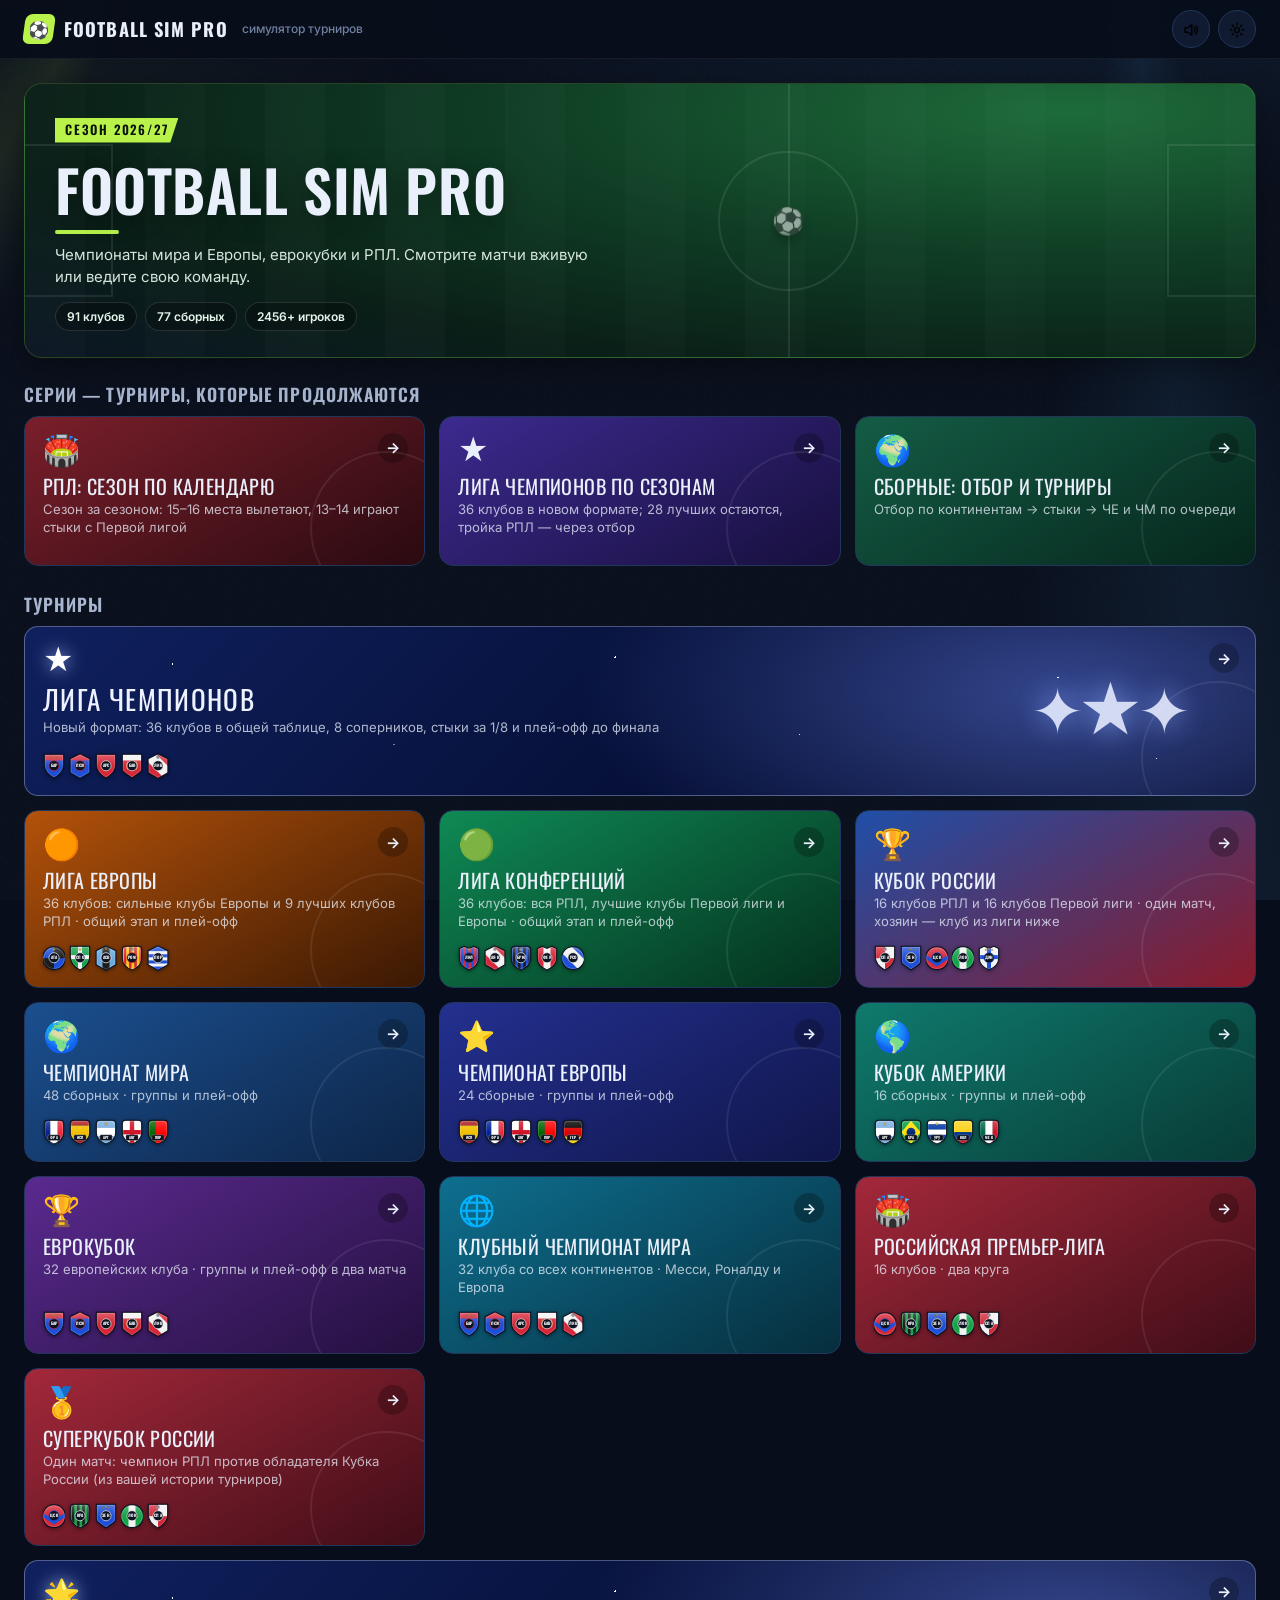
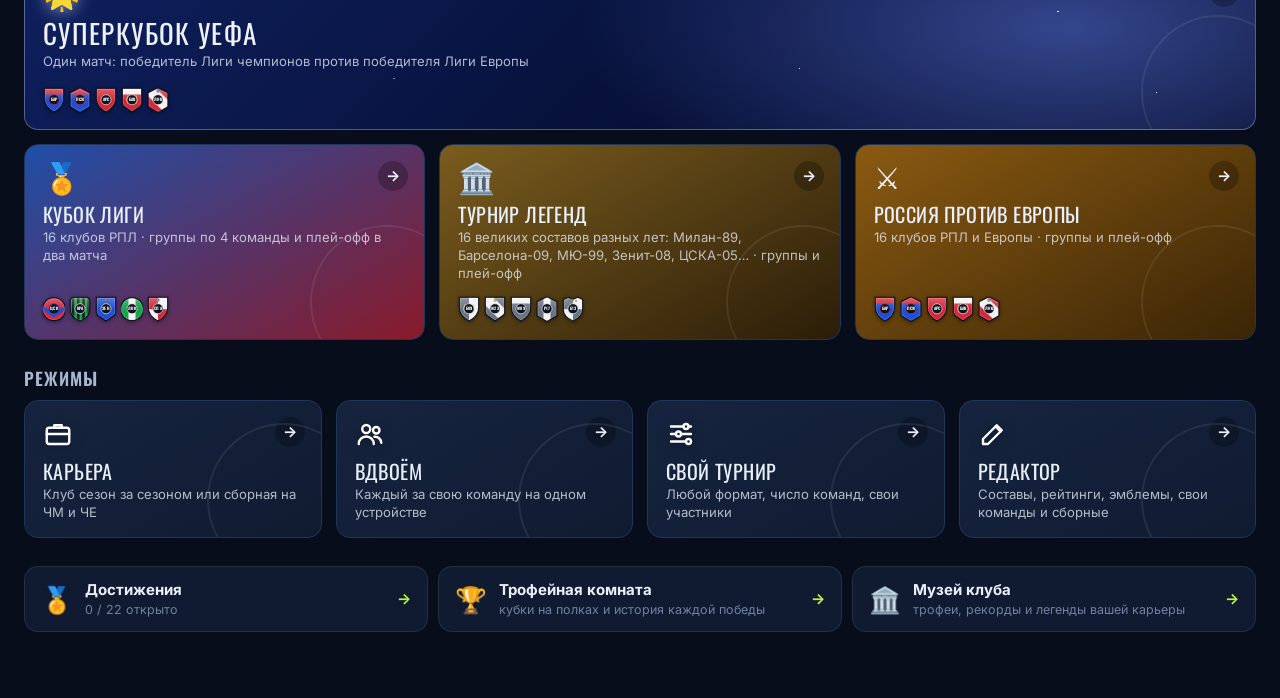
==== commit 85d66f70: "Трибуны вокруг поля (волна, флаги, фонарики), церемония и гимн перед финалом, трофейная комната, хро" ====
--- a/index.html
+++ b/index.html
@@ -490,6 +490,7 @@
             <button type="button" id="btn-camera" class="cam-toggle" title="Переключить камеру (клавиша C)"></button>
             <button type="button" id="btn-fullscreen" class="fs-toggle" title="Поле на весь экран (клавиша F)">⛶</button>
             <div class="fs-bar" id="fs-bar"><button type="button" data-fs="pause" title="Пауза">⏸</button><button type="button" data-fs="slower" title="Медленнее">−</button><span id="fs-speed"></span><button type="button" data-fs="faster" title="Быстрее">+</button><button type="button" data-fs="exit" title="Выйти из полноэкранного режима">✕</button></div>
+                        <div class="stadium" id="stadium">
                         <div class="football-field" id="football-field">
                             <div class="field-markings"></div>
                             <div class="pitch-line pa pa-left"></div>
@@ -501,6 +502,7 @@
                             <div class="pitch-spot spot-right"></div>
                             <div class="goal goal-left"></div>
                             <div class="goal goal-right"></div>
+                        </div>
                         </div>
                         </div>
                         <div class="rotate-tip">↻ Поверните телефон или нажмите ⛶ — поле на весь экран</div>
--- a/css/tools.css
+++ b/css/tools.css
@@ -610,3 +610,105 @@
 .next-opt:hover { border-color: var(--accent); }
 .next-opt .no-icon { font-size: 1.5rem; }
 .next-opt span:nth-child(2) { display: flex; flex-direction: column; }
+
+/* ===== Трибуны вокруг поля: болельщики в цветах команд, волна, флаги, вспышки телефонов ===== */
+.stadium { position: relative; padding: 14px; border-radius: 6px; transform-origin: 50% 50%; will-change: transform; background:
+    radial-gradient(circle, var(--kit1, #2d6fe8) 1.3px, transparent 1.7px) 0 0 / 7px 7px,
+    radial-gradient(circle, var(--kit2, #e5323b) 1.3px, transparent 1.7px) 3.5px 3.5px / 7px 7px,
+    radial-gradient(circle, rgba(255, 224, 189, 0.35) 1px, transparent 1.4px) 1.7px 5px / 7px 7px,
+    linear-gradient(180deg, #121a26, #0b121c); }
+.stadium > .football-field { position: relative; z-index: 1; }
+.stadium::before { content: ''; position: absolute; inset: 0; z-index: 0; pointer-events: none; opacity: 0;
+    background: linear-gradient(90deg, transparent 0%, rgba(255, 255, 255, 0.55) 48%, rgba(255, 255, 255, 0.75) 50%, rgba(255, 255, 255, 0.55) 52%, transparent 100%) -40% 0 / 30% 100% no-repeat; }
+.stadium.crowd-wave::before { opacity: 1; animation: crowdWave 3.4s linear; }
+@keyframes crowdWave { from { background-position: -40% 0; } to { background-position: 140% 0; } }
+.stadium::after { content: ''; position: absolute; inset: 0; z-index: 0; pointer-events: none; opacity: 0;
+    background:
+        radial-gradient(circle, #fff 0.9px, transparent 1.3px) 0 0 / 23px 17px,
+        radial-gradient(circle, #fff 0.9px, transparent 1.3px) 11px 8px / 29px 21px; }
+.stadium.phone-lights::after { animation: phoneLights 1.6s steps(2) infinite; }
+@keyframes phoneLights { 0% { opacity: 0.25; } 50% { opacity: 0.85; } 100% { opacity: 0.25; } }
+.stand-flag { position: absolute; z-index: 2; width: 16px; height: 10px; border-radius: 1px; pointer-events: none; transform-origin: left center;
+    background: linear-gradient(180deg, var(--c1) 50%, var(--c2) 50%); animation: flagWave 0.5s ease-in-out infinite alternate; box-shadow: -1px 0 0 #ddd; }
+@keyframes flagWave { from { transform: skewY(-8deg) scaleX(0.92); } to { transform: skewY(8deg) scaleX(1); } }
+.stadium.pulse { animation: standsPulse 0.25s ease-in-out 8 alternate; }
+@keyframes standsPulse { to { background-position: 0 -1px, 3.5px 2.5px, 1.7px 4px, 0 0; } }
+@media (max-width: 600px) { .stadium { padding: 8px; } }
+@media (prefers-reduced-motion: reduce) { .stadium::before, .stadium::after, .stand-flag, .stadium.pulse { animation: none !important; } }
+
+/* ===== Церемония перед финалом ===== */
+.fc-trophy { font-size: 3.2rem; text-align: center; animation: fcGlow 1.6s ease-in-out infinite alternate; filter: drop-shadow(0 0 12px rgba(245, 200, 75, 0.7)); }
+@keyframes fcGlow { from { transform: scale(1) rotate(-3deg); } to { transform: scale(1.08) rotate(3deg); } }
+.fc-title { text-align: center; font: 700 1.3rem/1.2 'Oswald', sans-serif; letter-spacing: 0.05em; color: #f5c84b; margin-bottom: 8px; }
+.fc-steps { display: flex; flex-wrap: wrap; justify-content: center; gap: 6px; margin-bottom: 12px; }
+.fc-steps span { padding: 3px 10px; border-radius: 999px; background: rgba(255, 255, 255, 0.08); font-size: 0.78rem; opacity: 0.35; animation: fcStep 0.4s ease-out var(--d) forwards; }
+@keyframes fcStep { to { opacity: 1; background: rgba(245, 200, 75, 0.25); } }
+.fc-teams { display: grid; grid-template-columns: 1fr auto 1fr; gap: 10px; align-items: start; }
+.fc-team { display: flex; flex-direction: column; align-items: center; gap: 4px; text-align: center; }
+.fc-xi { display: flex; flex-wrap: wrap; justify-content: center; gap: 3px 6px; font-size: 0.72rem; }
+.fc-xi span { opacity: 0; transform: translateY(6px); animation: fcWalk 0.35s ease-out var(--d) forwards; }
+@keyframes fcWalk { to { opacity: 1; transform: none; } }
+.fc-vs { align-self: center; font: 800 1.1rem 'Oswald', sans-serif; color: var(--accent); }
+@media (max-width: 600px) { .fc-xi { display: none; } .fc-trophy { font-size: 2.4rem; } }
+
+/* ===== Трофейная комната ===== */
+.trophy-box { max-width: 820px; width: 96vw; max-height: 90vh; overflow: auto; text-align: left; }
+.t-shelf { display: flex; justify-content: center; gap: 10px; padding: 16px 8px 0; margin-top: 12px; border-bottom: 10px solid #6b4a2b; border-radius: 4px;
+    background: linear-gradient(180deg, rgba(255, 220, 150, 0.06), rgba(255, 220, 150, 0.14)); box-shadow: 0 8px 12px -6px rgba(0, 0, 0, 0.5); perspective: 600px; }
+.t-item { display: flex; flex-direction: column; align-items: center; gap: 3px; width: 140px; padding: 0 4px 8px; border: 0; background: none; color: inherit; cursor: pointer; font: inherit; text-align: center;
+    animation: tIn 0.4s ease-out calc(var(--i) * 0.08s) both; }
+.t-item span { font-size: 0.72rem; font-weight: 700; line-height: 1.2; }
+.t-item small { font-size: 0.66rem; color: var(--text-2); }
+.t-item:hover .t-cup, .t-item.active .t-cup { animation: tSpin 2.4s linear infinite; }
+@keyframes tIn { from { opacity: 0; transform: translateY(10px); } }
+@keyframes tSpin { from { transform: rotateY(0); } to { transform: rotateY(360deg); } }
+.t-cup { --m1: #fff3b0; --m2: #e0a722; --m3: #9a6a08; position: relative; width: 60px; height: 78px; transform-style: preserve-3d; }
+.t-cup.t-ucl, .t-cup.t-uel, .t-cup.t-uecl, .t-cup.t-euro, .t-cup.t-super { --m1: #ffffff; --m2: #b9c3cf; --m3: #6c7886; }
+.t-body { position: absolute; left: 12px; top: 4px; width: 36px; height: 38px; border-radius: 4px 4px 50% 50% / 4px 4px 60% 60%;
+    background: linear-gradient(90deg, var(--m3), var(--m2) 30%, var(--m1) 48%, var(--m2) 65%, var(--m3)); box-shadow: inset 0 3px 0 rgba(255, 255, 255, 0.4); }
+.t-handle { position: absolute; top: 8px; width: 14px; height: 20px; border: 4px solid var(--m2); border-radius: 50%; }
+.t-handle.l { left: 2px; border-right-color: transparent; } .t-handle.r { right: 2px; border-left-color: transparent; }
+.t-ucl .t-handle { top: 2px; width: 20px; height: 32px; border-width: 5px; } .t-ucl .t-handle.l { left: -6px; } .t-ucl .t-handle.r { right: -6px; }
+.t-stem { position: absolute; left: 26px; top: 41px; width: 8px; height: 16px; background: linear-gradient(90deg, var(--m3), var(--m1), var(--m3)); }
+.t-base { position: absolute; left: 14px; bottom: 6px; width: 32px; height: 14px; border-radius: 3px; background: linear-gradient(180deg, #3b2a1a, #1c130b); box-shadow: inset 0 2px 0 var(--m2); }
+.t-wc .t-body { border-radius: 50%; width: 30px; height: 30px; left: 15px; top: 6px; background: radial-gradient(circle at 35% 35%, var(--m1), var(--m2) 45%, var(--m3)); }
+.t-wc .t-handle { display: none; }
+.t-copa .t-body { width: 30px; left: 15px; height: 44px; border-radius: 6px 6px 40% 40%; }
+.t-super .t-body { height: 30px; } .t-uecl .t-body { width: 28px; left: 16px; height: 44px; border-radius: 30% 30% 20% 20%; }
+.t-league .t-plate { position: absolute; left: 6px; top: 6px; width: 48px; height: 48px; border-radius: 50%;
+    background: radial-gradient(circle, var(--m1) 0 22%, var(--m2) 23% 60%, var(--m3) 61% 66%, var(--m2) 67%); box-shadow: 0 0 0 2px var(--m3); }
+.t-story { margin-top: 14px; padding: 12px 14px; border-radius: 12px; background: rgba(127, 127, 127, 0.08); }
+.t-story:empty { display: none; }
+.ts-head { display: flex; align-items: center; gap: 12px; margin-bottom: 6px; }
+.ts-head .t-cup { transform: scale(0.8); }
+.t-story p { margin: 4px 0; font-size: 0.86rem; }
+@media (max-width: 600px) { .t-item { width: 100px; } .t-shelf { flex-wrap: wrap; } }
+
+/* ===== Хроника сезона ===== */
+.btn-chronicle { display: block; margin: 12px auto 4px; }
+.chron-box { max-width: 640px; width: 96vw; max-height: 90vh; overflow: auto; text-align: left; background: linear-gradient(180deg, #f8f3e8, #efe6d2); color: #1d1a14; }
+.chron-box .muted, .chron-box small { color: #6d6252 !important; }
+.chron-box .pc-close { color: #1d1a14; }
+@keyframes chPage { from { opacity: 0; transform: translateX(16px); } }
+.ch-cover { text-align: center; }
+.ch-mast { font: 900 2rem/1 'Oswald', sans-serif; letter-spacing: 0.08em; border-bottom: 3px double #1d1a14; padding-bottom: 6px; }
+.ch-issue { font-size: 0.78rem; letter-spacing: 0.06em; text-transform: uppercase; margin: 6px 0 12px; }
+.ch-crest { margin: 8px auto; }
+.ch-cover h2 { font: 800 1.6rem/1.2 'Oswald', sans-serif; margin: 6px 0; }
+.ch-lead { font-size: 1rem; font-style: italic; }
+.ch-h { font: 800 1.3rem/1.2 'Oswald', sans-serif; border-bottom: 2px solid #1d1a14; padding-bottom: 4px; margin-bottom: 10px; }
+.ch-goal { display: grid; grid-template-columns: 34px 1fr auto; align-items: center; gap: 8px; padding: 8px 0; border-bottom: 1px dashed rgba(0, 0, 0, 0.2); }
+.ch-rank { font: 900 1.6rem/1 'Oswald', sans-serif; color: #b8860b; }
+.ch-heroes { display: grid; grid-template-columns: repeat(auto-fit, minmax(160px, 1fr)); gap: 8px; margin-bottom: 10px; }
+.ch-heroes div { display: flex; flex-direction: column; padding: 8px 10px; border: 1px solid rgba(0, 0, 0, 0.15); border-radius: 8px; background: rgba(255, 255, 255, 0.5); }
+.ch-heroes span { font-size: 0.72rem; text-transform: uppercase; letter-spacing: 0.05em; }
+.ch-table td, .ch-table th { color: #1d1a14; }
+.ch-path { display: flex; flex-wrap: wrap; gap: 4px 10px; align-items: baseline; padding: 6px 0; border-bottom: 1px dashed rgba(0, 0, 0, 0.2); }
+.ch-path span { font-size: 0.74rem; text-transform: uppercase; min-width: 110px; color: #6d6252; }
+.ch-quote { margin: 8px 0; padding: 8px 12px; border-left: 4px solid #b8860b; font-style: italic; background: rgba(255, 255, 255, 0.5); }
+.ch-facts { display: grid; grid-template-columns: repeat(auto-fit, minmax(170px, 1fr)); gap: 8px; margin-top: 10px; }
+.ch-facts div { display: flex; flex-direction: column; padding: 8px 10px; border-radius: 8px; background: rgba(255, 255, 255, 0.55); }
+.ch-facts span { font-size: 0.72rem; color: #6d6252; }
+.chron-nav { display: flex; align-items: center; justify-content: space-between; gap: 8px; margin-top: 14px; }
+.chron-dots { display: flex; gap: 5px; } .chron-dots i { width: 7px; height: 7px; border-radius: 50%; background: rgba(0, 0, 0, 0.2); } .chron-dots i.on { background: #b8860b; }
+.chron-box .eleven-pitch .eleven-p b, .chron-box .eleven-pitch .eleven-p small { color: #fff; }
